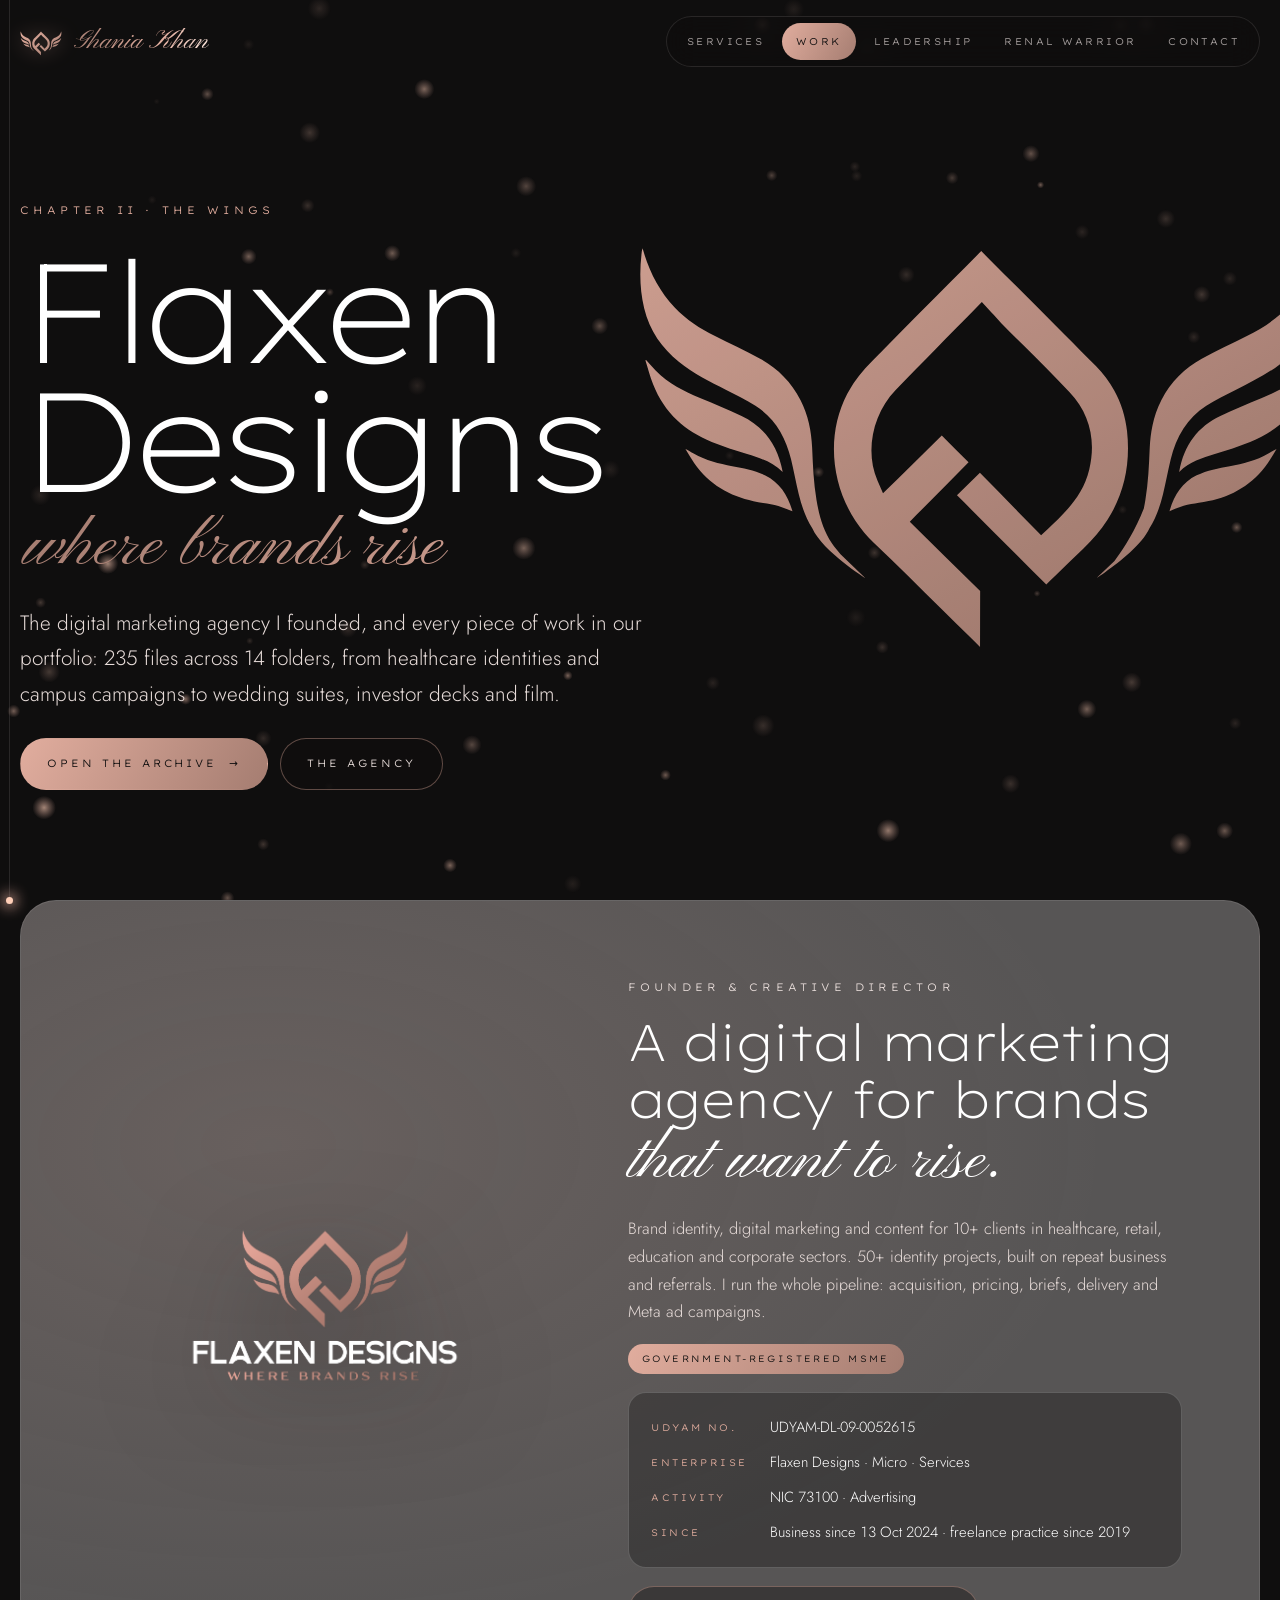
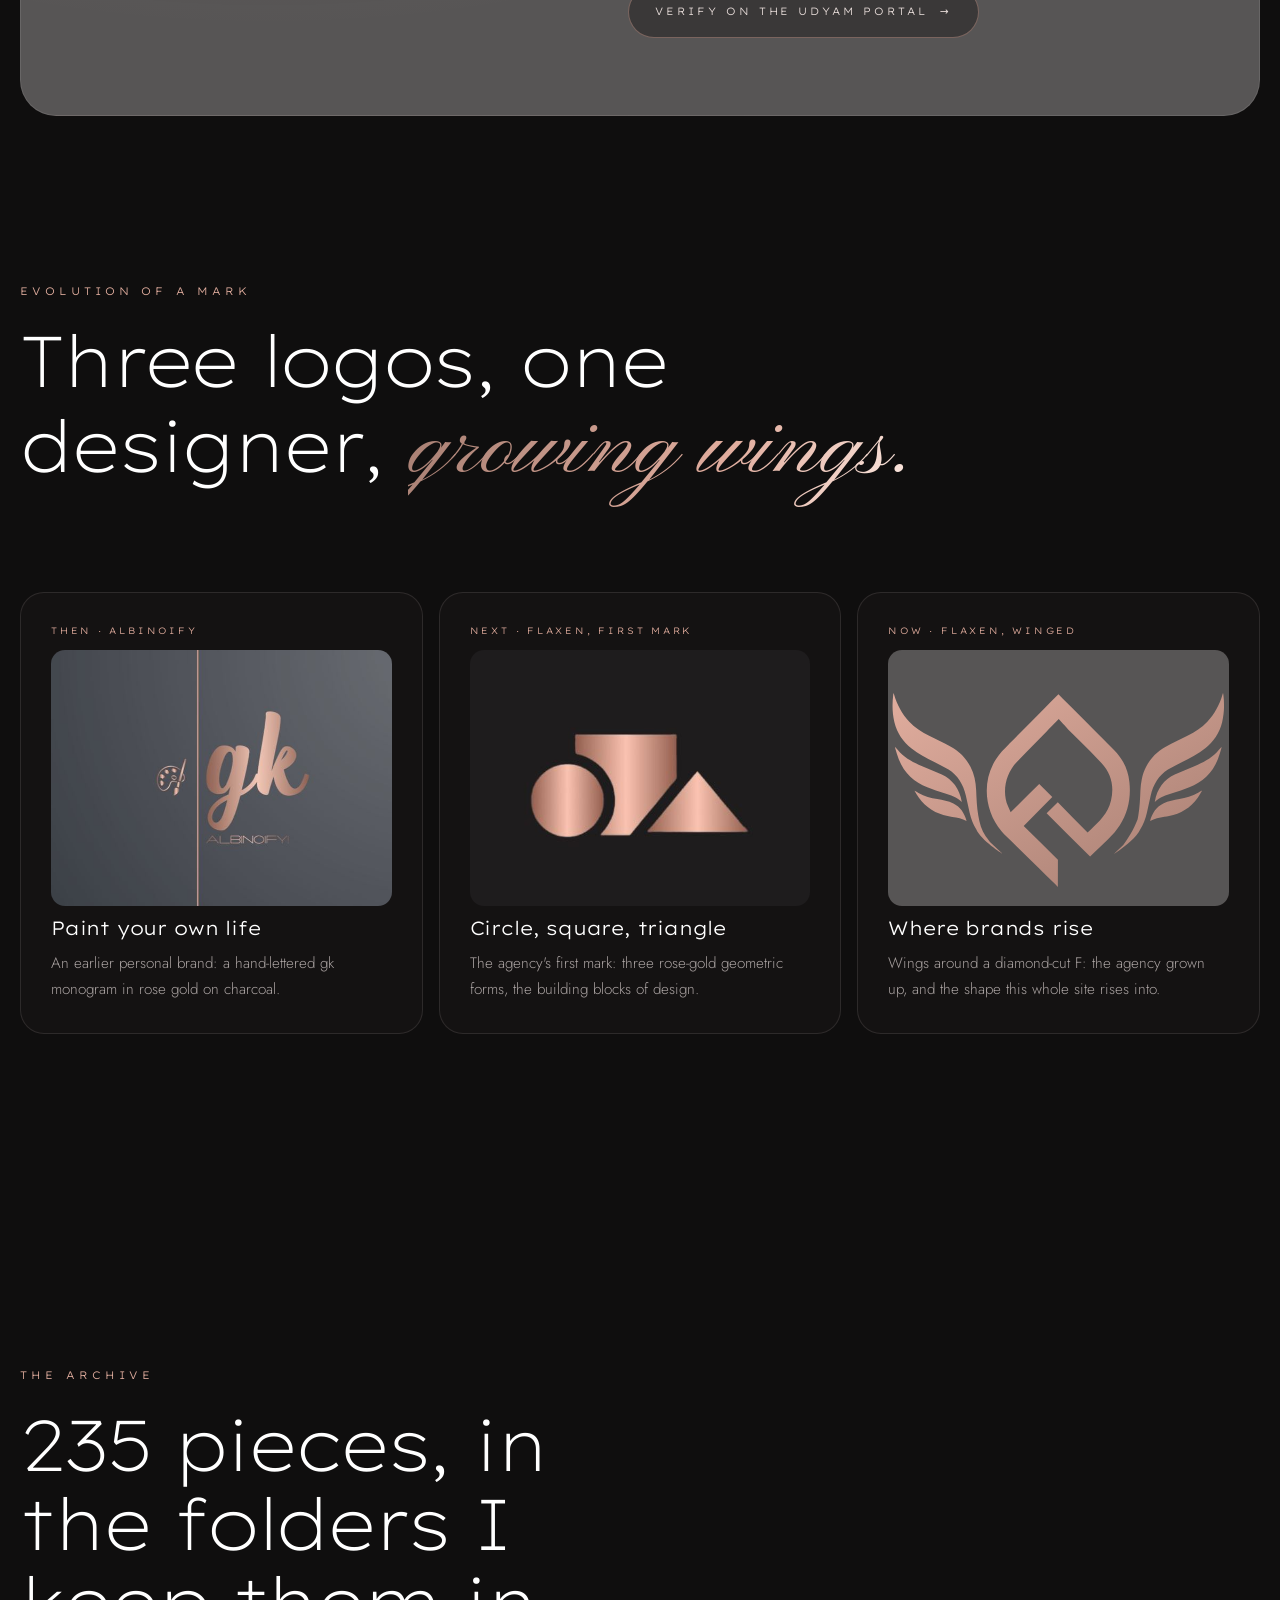
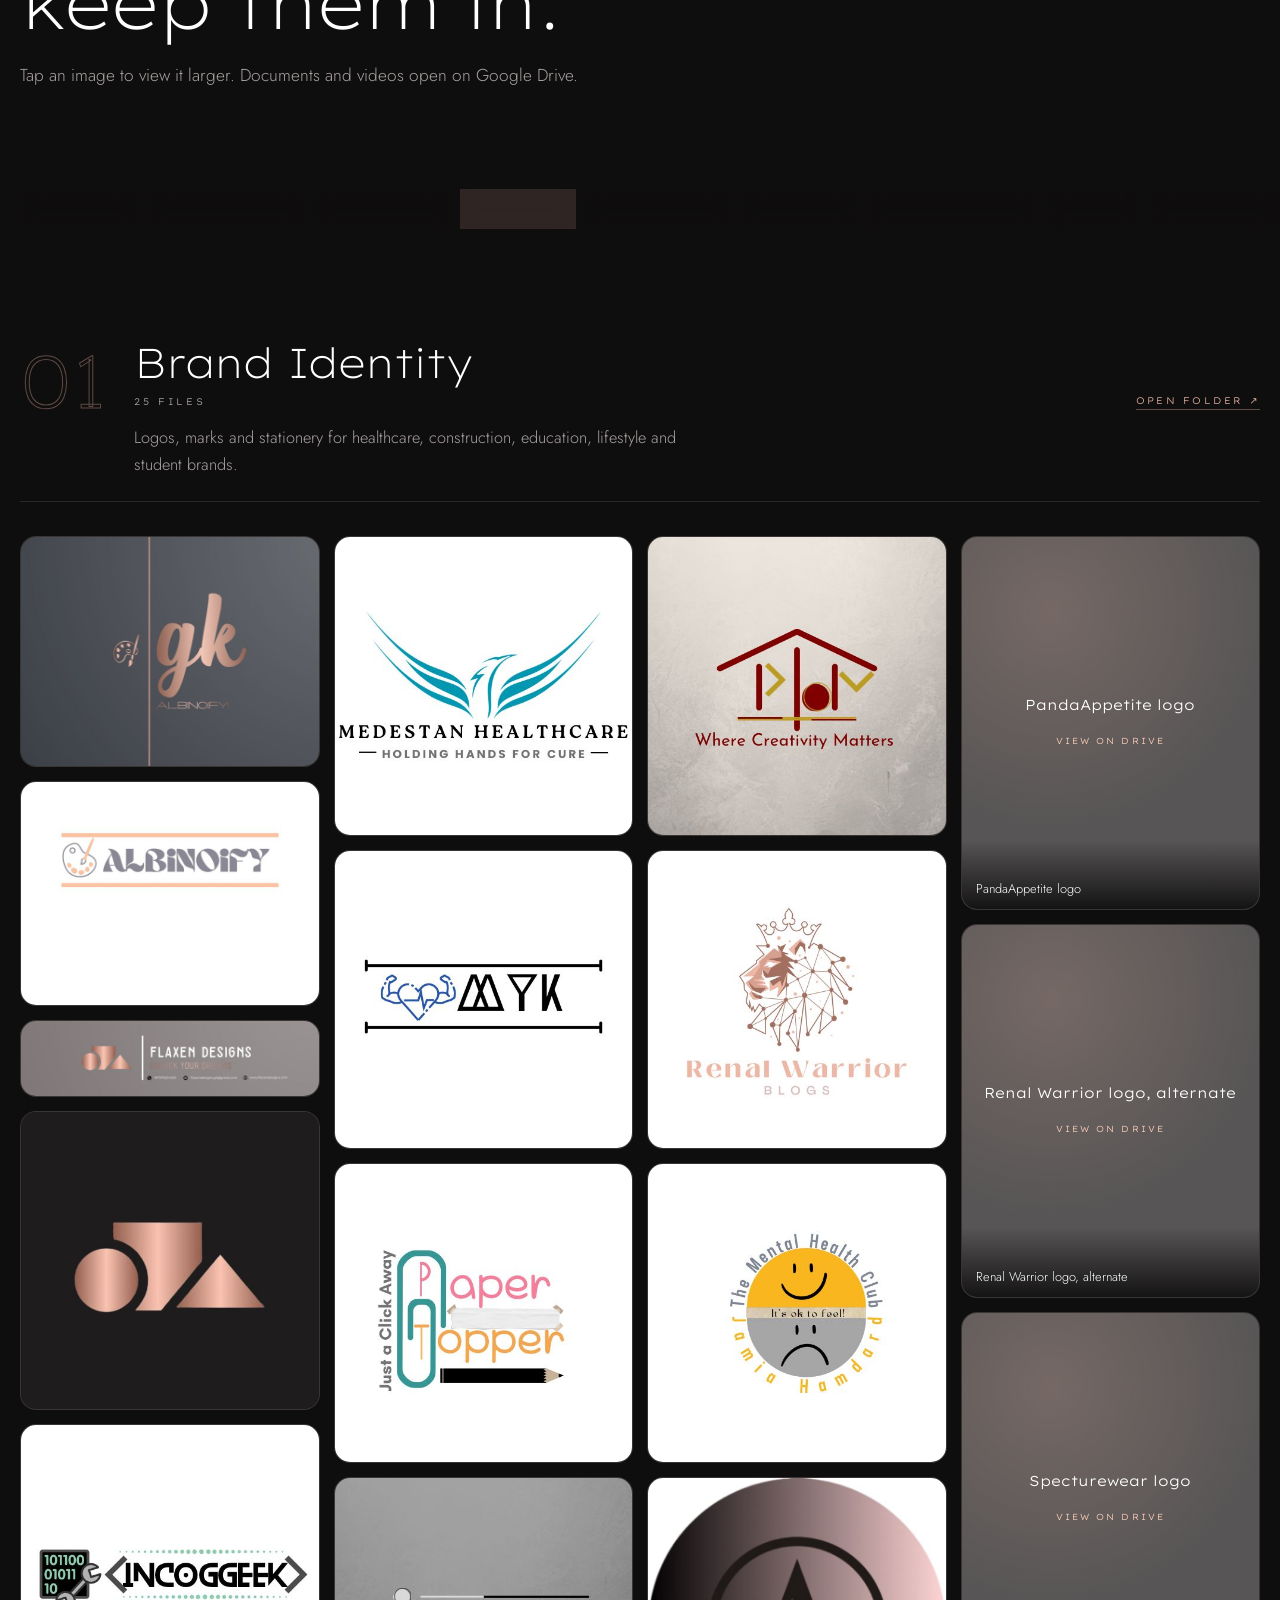
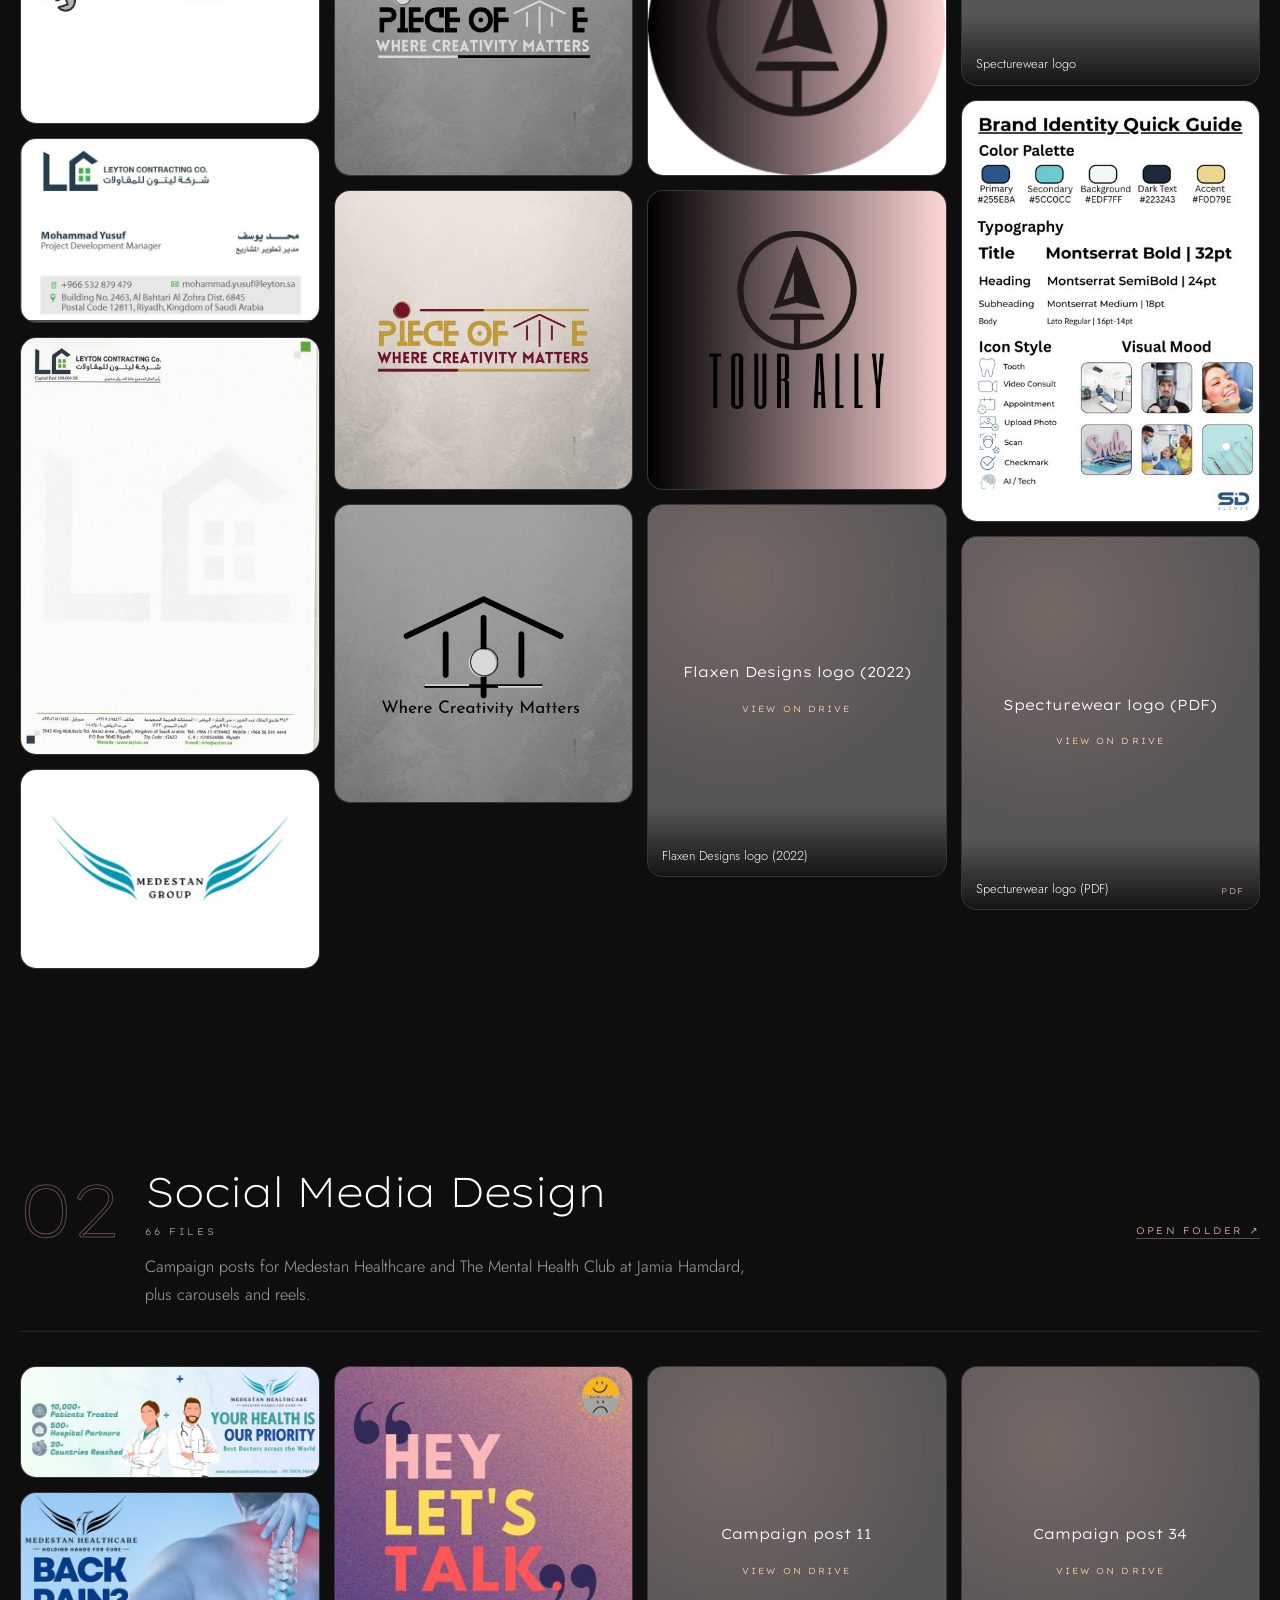
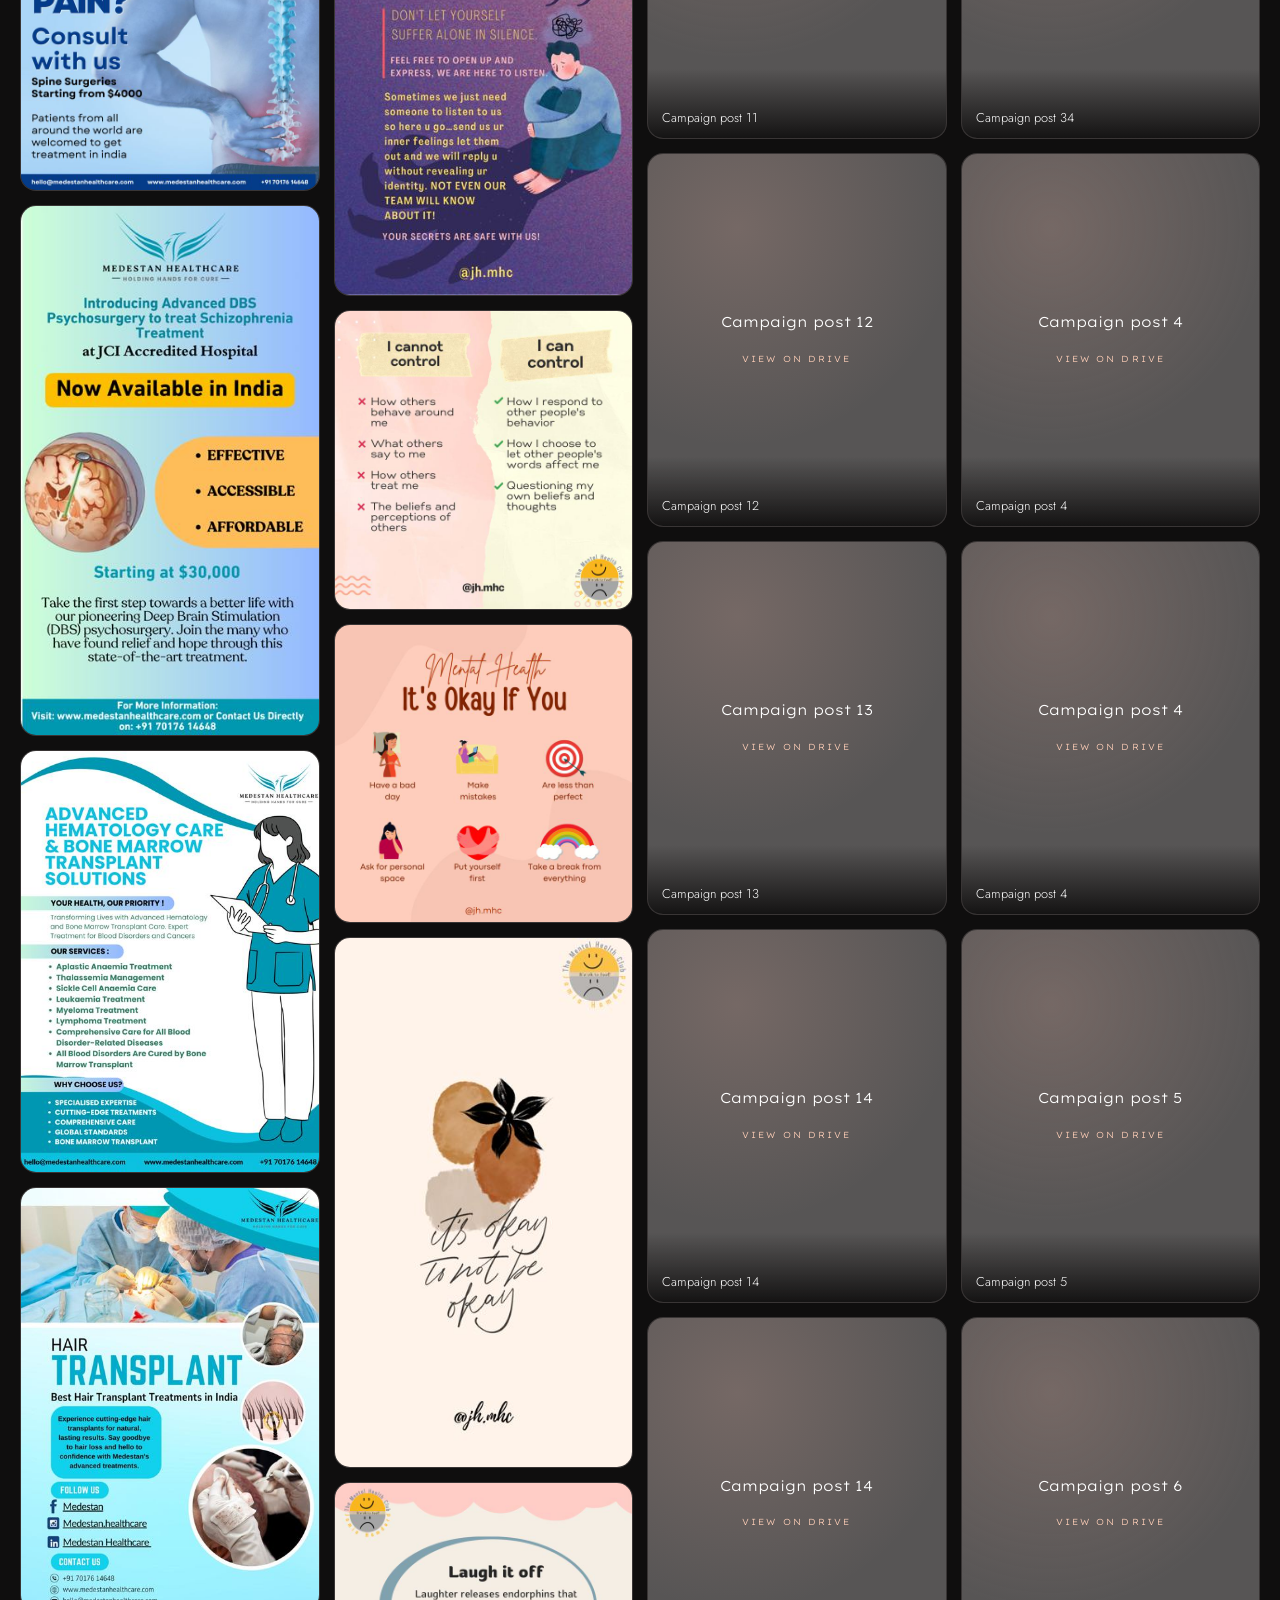
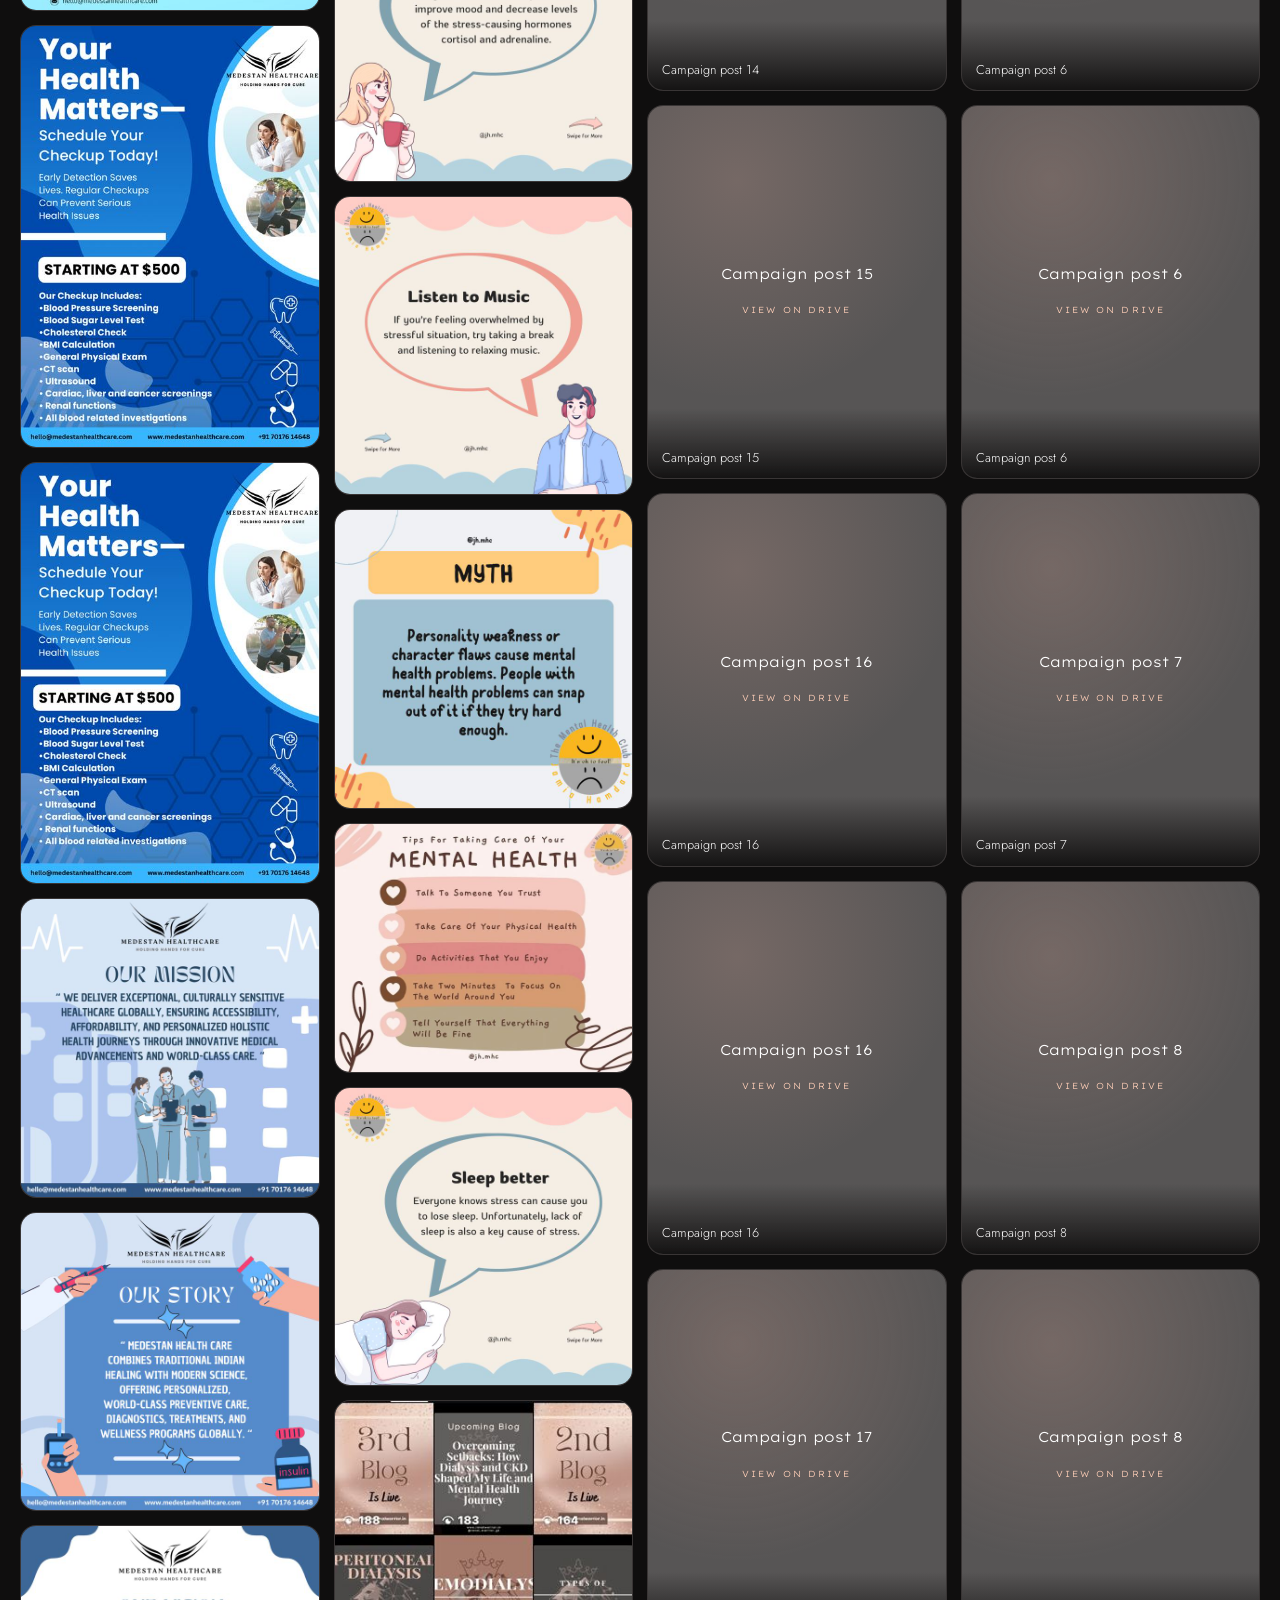
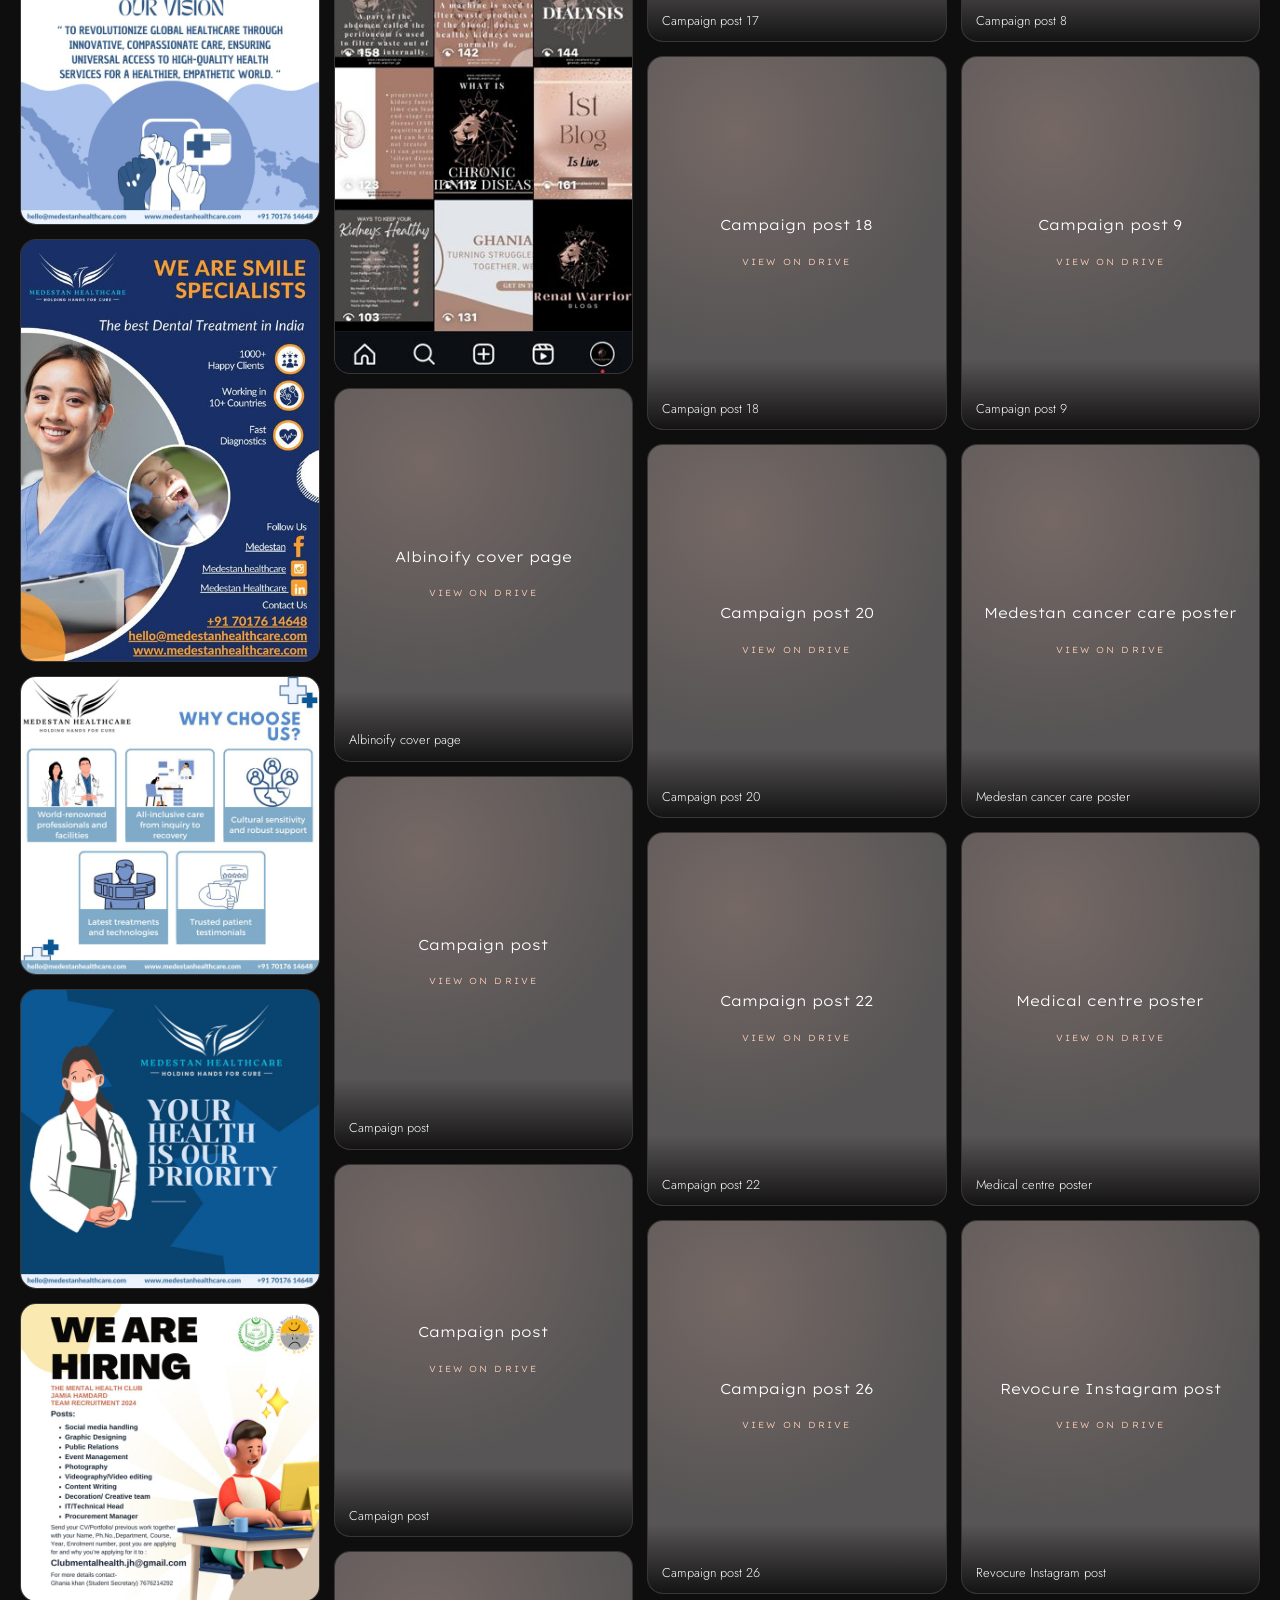
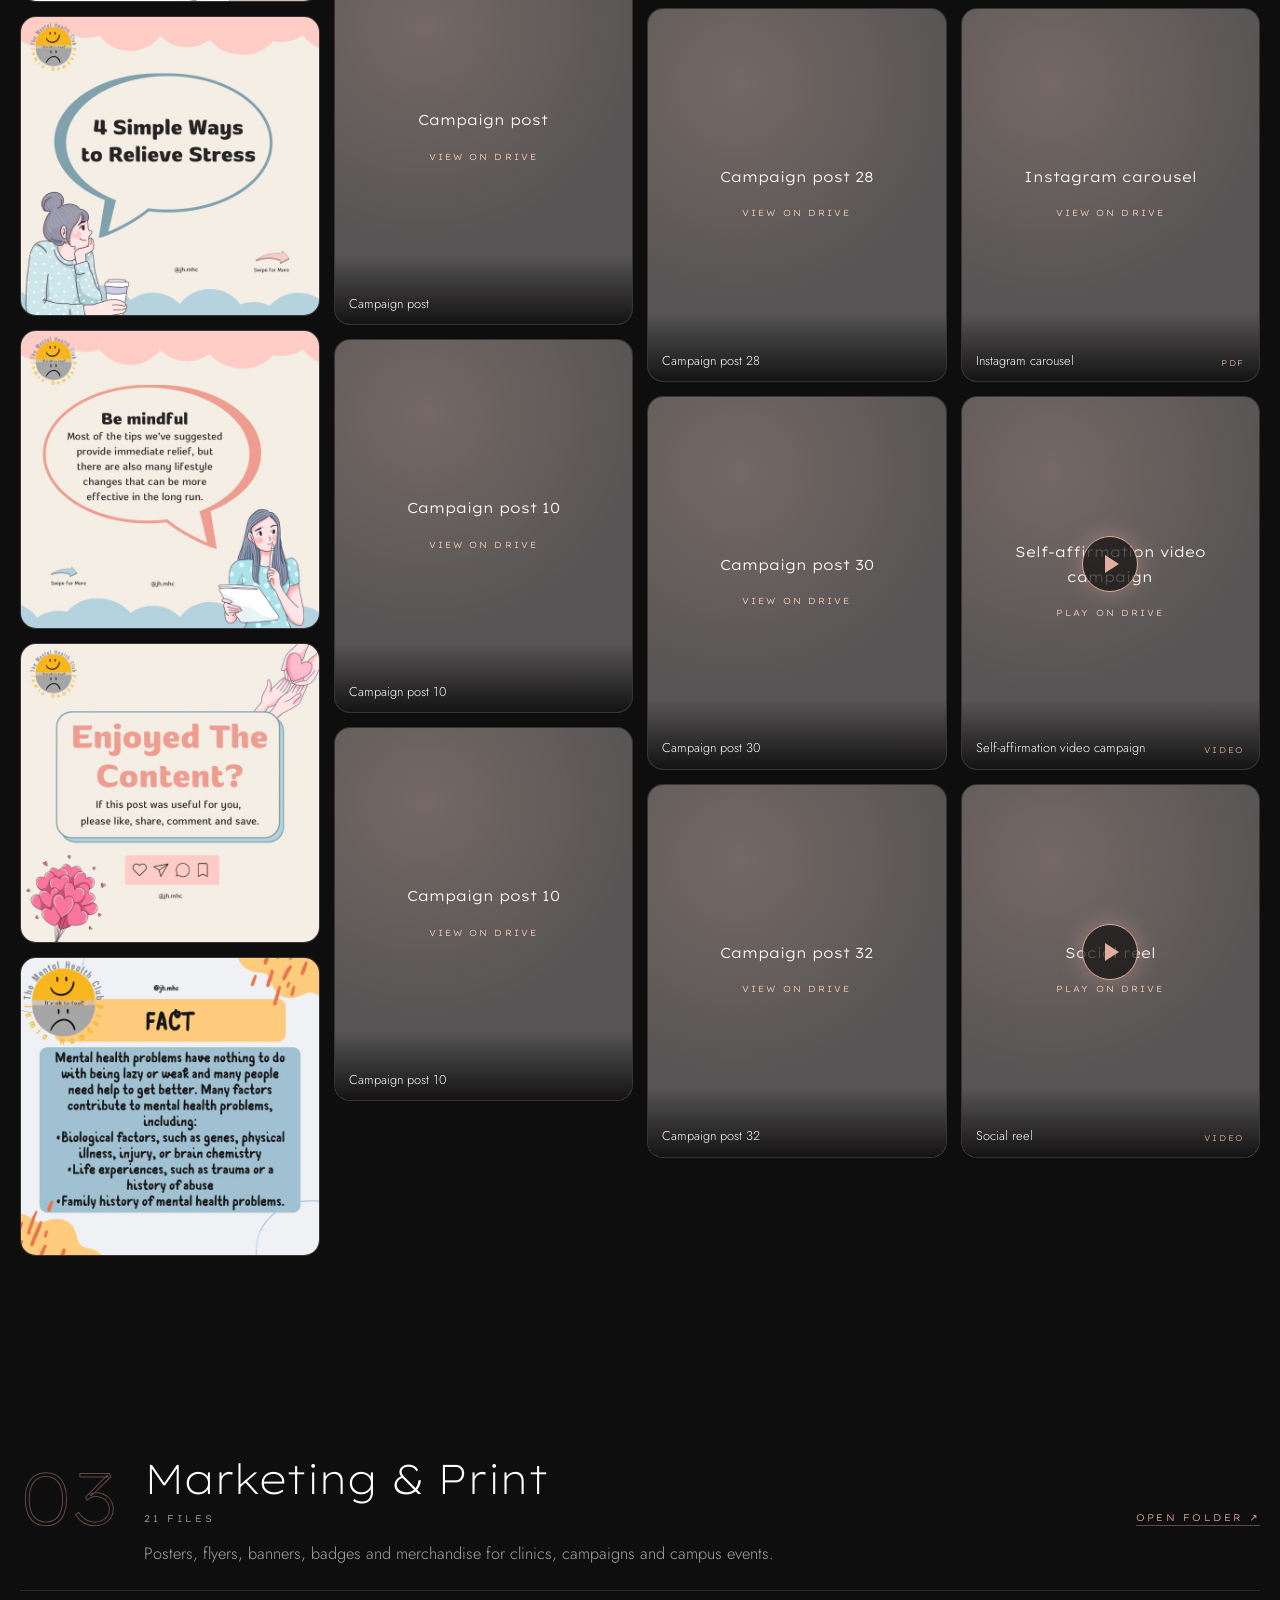
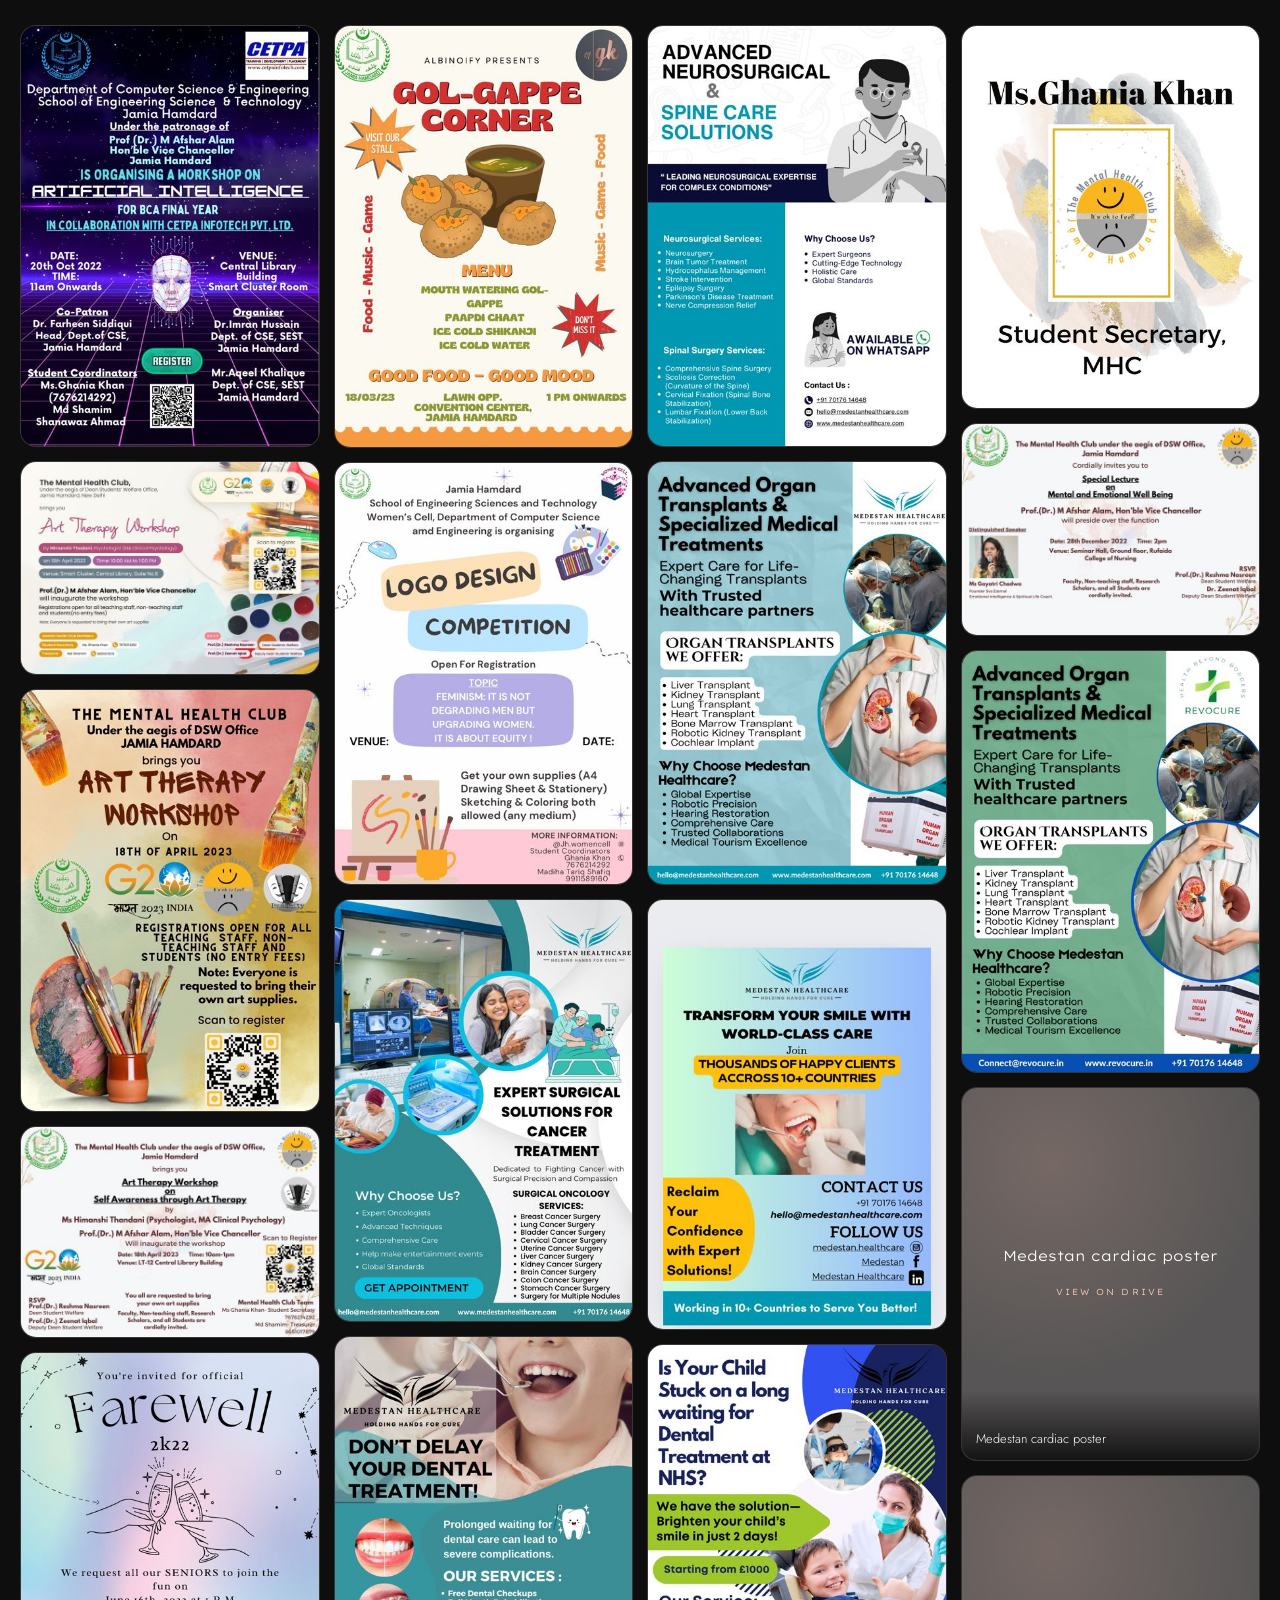
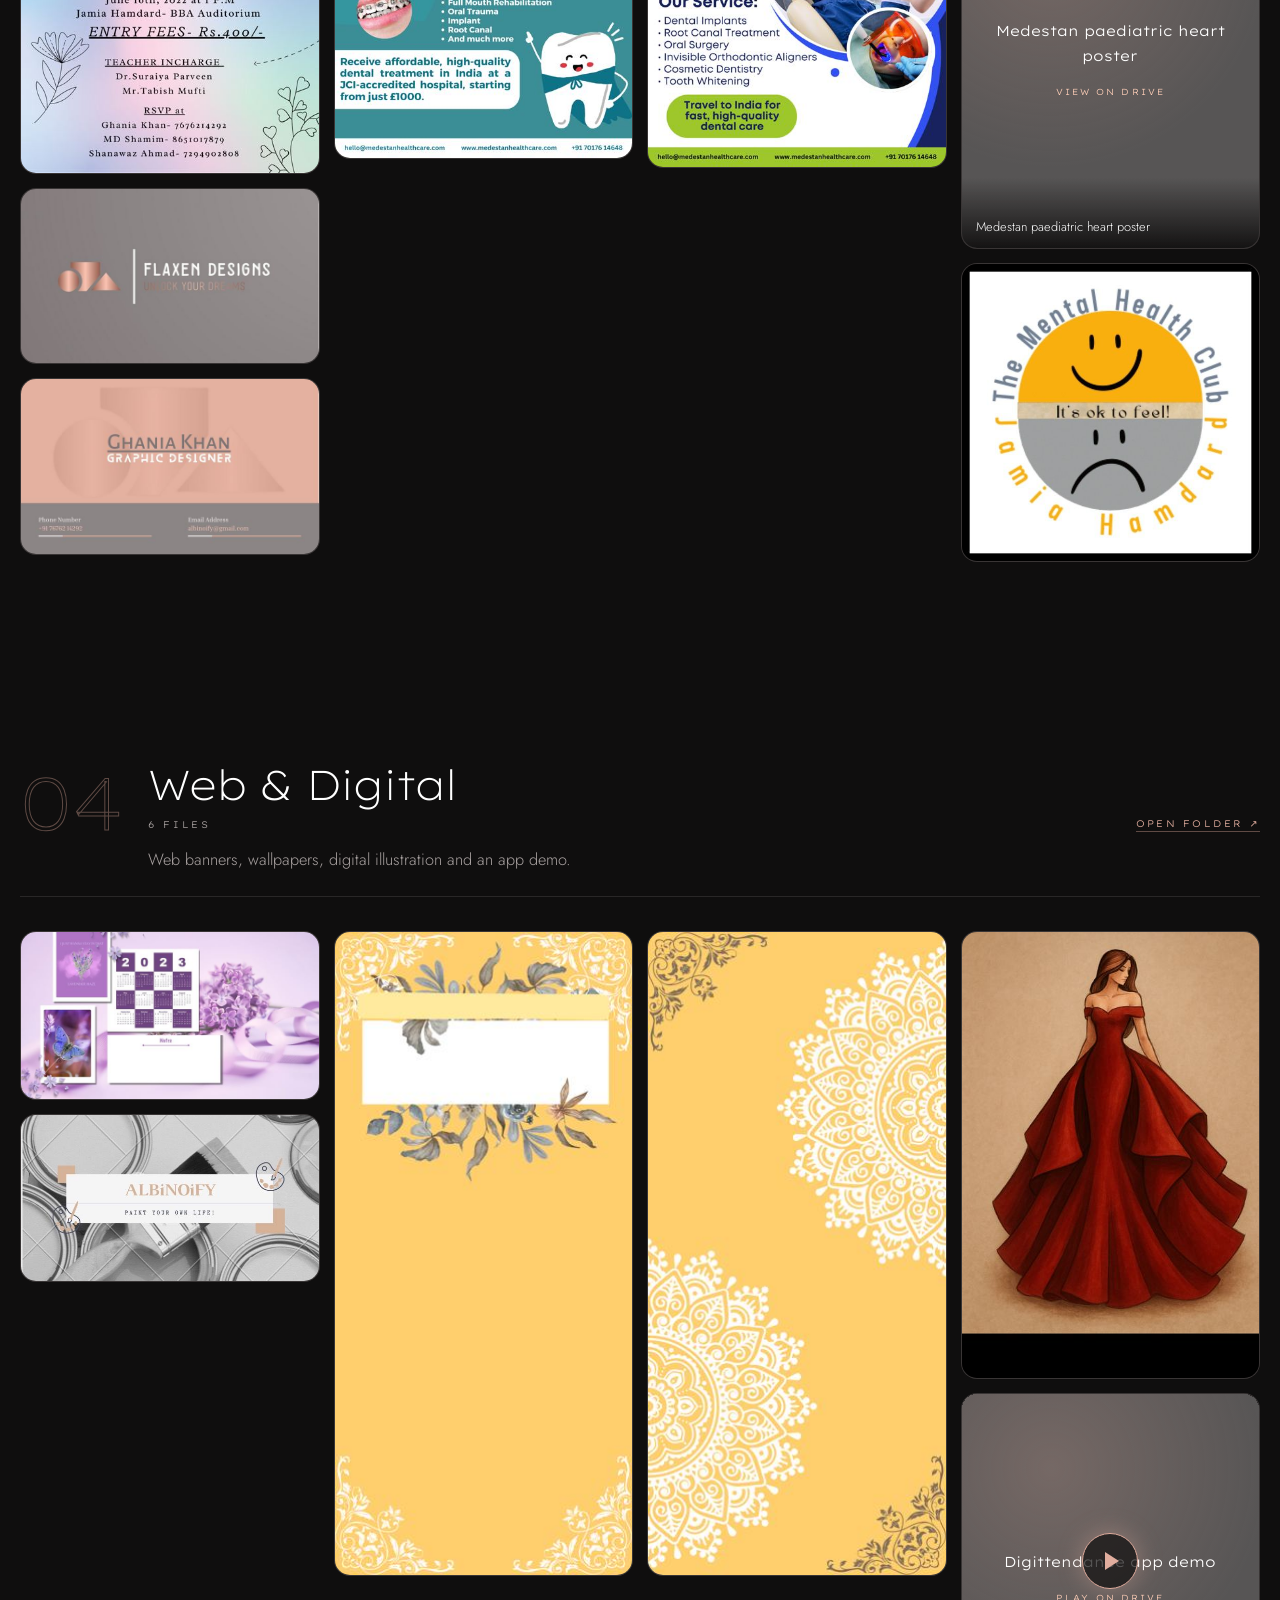
==== wings.html @ 9b43824f "Launch the Flaxen Designs website Co-Authored-By: Claude Opus 5.5 <noreply@anthropic.com> Claude-Ses" ====
<!doctype html>
<html lang="en">
<head>
<meta charset="utf-8">
<meta name="viewport" content="width=device-width, initial-scale=1, viewport-fit=cover">
<title>The Wings · Ghania Khan</title>
<meta name="claude:viewport-fit-sides" content="cover">
<meta name="description" content="Flaxen Designs and the full design archive of Ghania Khan: brand identity, social campaigns, print, invitations, presentations and film.">
<meta property="og:title" content="The Wings · Ghania Khan">
<meta property="og:description" content="Flaxen Designs and the full design archive of Ghania Khan: brand identity, social campaigns, print, invitations, presentations and film.">
<meta property="og:image" content="assets/img/ghania-portrait.jpg">
<meta name="theme-color" content="#0f0e0e">
<link rel="icon" href="assets/img/favicon.svg" type="image/svg+xml">
<link rel="preconnect" href="https://fonts.googleapis.com">
<link rel="preconnect" href="https://fonts.gstatic.com" crossorigin>
<link rel="stylesheet" href="https://fonts.googleapis.com/css2?family=Jost:wght@300;400&family=Lexend+Exa:wght@200;300;400&family=Pinyon+Script&display=swap">
<link rel="stylesheet" href="assets/v2.css">
<script>document.documentElement.classList.add("js")</script>
</head>
<body>
<canvas id="embers" aria-hidden="true"></canvas>
<div class="thread" aria-hidden="true"><i></i></div>
<header class="site">
  <a class="mark" href="index.html" aria-label="Ghania Khan, home"><svg class="wings-svg" viewBox="250 300 580 440" width="42" aria-hidden="true"><defs><linearGradient id="mark-wings" x1="0" y1="0" x2="1" y2="1"><stop offset="0" stop-color="#E1AD9E"/><stop offset="1" stop-color="#A57D71"/></linearGradient></defs><path fill="url(#mark-wings)" d="M818.9,424.6c-4.5,18.8-14.9,33-28.7,44.3c-12.1,9.9-25.7,16.5-39.3,23.3c-8.2,4.1-16.4,8.2-24.2,13.1 c-15.6,9.9-25,25.3-29.5,44.4c-2.3,9.6-4.1,19.4-6.4,29c-2.5,10.2-5.9,19.8-11.2,28.2c-6,13.4-25.1,28.2-36.2,36l0,0 c-4.6,3.3-7.8,5.3-8.1,5.5l15.3-14.5l0,0c8.1-10.9,17.5-25.8,24.3-43.4c0,0,0,0,0,0c0.5-2.3,0.9-4.7,1.3-7.1 c2.4-14.2,3-28.7,3.6-43.1c0.3-6.3,1-12.6,2.3-18.6v0c1.5-7.3,3.9-14.3,7.4-21.1c7.9-15.3,19.4-26.5,33.4-34.2 c12.4-6.8,25.2-12.6,37.8-19c12-6.1,23.4-13.3,33-23.5c12.3-13.1,20.8-28.9,26-46.9c0.1-0.5,0.3-0.9,0.7-2.1 c0.3,1.5,0.5,2.3,0.6,3.1C822.9,393.6,822.6,409.1,818.9,424.6z M372.1,588.3c4,1.1,7.8,3,11.7,4.5c-3.7-13.2-10.6-23.8-22.5-29.7 c-8.7-4.3-18.1-5.8-27.4-7.6c-11-2.1-21.9-4.7-32-10.5c-2.2-1.3-4.3-2.7-6.8-3.8c2.4,3.9,4.6,7.9,7.2,11.6 c12.6,18,29.6,27.4,49.2,31.6c2.6,0.6,5.3,1,8,1.5C363.7,586.6,368,587.1,372.1,588.3z M346.2,545.4c10.4,3.3,20.8,6.2,29.5,14.9 c-4-22.7-15.8-37.7-34.1-46.5c-11.3-5.4-22.9-9.9-34.4-14.8c-13.2-5.7-26.1-12-36.8-22.9c-2.7-2.8-5.3-5.8-7.9-8.7 c-0.2,0.1-0.4,0.2-0.6,0.2c2.1,6.7,3.9,13.5,6.4,20c9.5,24.3,26.9,38.9,48.6,47.7C326.6,539.2,336.4,542.3,346.2,545.4z M423.6,628.4c-2.4-3.1-5.1-6.1-7.3-9.4c-7.1-10.6-10.5-22.9-12.6-35.6c-2.4-14.2-3-28.7-3.6-43.1c-0.6-14-3.3-27.3-9.7-39.7 c-7.9-15.3-19.4-26.5-33.4-34.2c-12.4-6.8-25.2-12.6-37.8-19c-12-6.1-23.4-13.3-33-23.5c-12.3-13.1-20.8-28.9-26-46.9 c-0.1-0.5-0.3-0.9-0.7-2.1c-0.3,1.5-0.5,2.3-0.6,3.1c-1.9,15.6-1.7,31.1,2,46.6c4.5,18.8,14.9,33,28.7,44.3 c12.1,9.9,25.7,16.5,39.3,23.3c8.2,4.1,16.4,8.2,24.2,13.1c15.6,9.9,25,25.3,29.5,44.4c2.3,9.6,4.1,19.4,6.4,29 c2.5,10.2,5.9,19.8,11.2,28.2l0,0c8.7,19.3,44.3,41.5,44.3,41.5L423.6,628.4z M720.5,585.8c2.7-0.5,5.3-0.9,8-1.5 c19.7-4.1,36.6-13.6,49.2-31.6c2.6-3.7,4.8-7.8,7.2-11.6c-2.6,1.1-4.7,2.6-6.8,3.8c-10.1,5.9-21,8.4-32,10.5 c-9.3,1.8-18.6,3.3-27.4,7.6c-12,5.9-18.8,16.5-22.5,29.7c3.9-1.5,7.7-3.4,11.7-4.5C712,587.1,716.3,586.6,720.5,585.8z M763,535.3 c21.7-8.8,39.2-23.4,48.6-47.7c2.5-6.5,4.3-13.3,6.4-20c-0.2-0.1-0.4-0.2-0.6-0.2c-2.6,2.9-5.2,5.9-7.9,8.7 c-10.7,10.8-23.6,17.2-36.8,22.9c-11.5,4.9-23.1,9.4-34.4,14.8c-18.3,8.7-30.1,23.7-34.1,46.5c8.7-8.7,19.1-11.6,29.5-14.9 C743.6,542.3,753.4,539.2,763,535.3z M661,526.3c-1.3-12.1-4.9-23.5-10.6-33.7c-4-7.2-9.1-14-15.2-20.2 c-16.5-16.6-34.2-34.4-57.5-57.8c-9.9-9.9-19.8-19.7-30-29.9l-7.5-7.5c-8.3,8.3-16.6,16.7-24.9,25c-18.5,18.5-37.6,37.7-56.2,56.7 c-1.2,1.2-2.4,2.5-3.7,3.7c-7.6,7.6-15.4,15.5-21,24.1c-1.9,2.9-3.7,6-5.3,9c-18.8,36.2-13,82.4,14.2,114.8 c2.4,2.9,4.9,5.6,7.6,8.1c19.1,18.2,38.2,37.1,56.6,55.3c7.7,7.5,15.3,15.1,23,22.6c3,2.9,5.9,5.9,8.7,8.8c0-15.5,0.1-31,0.1-46.4 c-19.4-19.2-38.9-38.4-58.3-57.5c16.2-16.4,32.5-32.8,48.7-49.3c-7.4-7.4-14.8-14.8-22.2-22.2c-11.9,11.7-23.8,23.5-35.7,35.2 l-13,12.8l-4.6-10.6c-10.4-23.8-4.1-55.4,15.1-75.1c10.9-11.2,22.1-22.6,32.8-33.5c5.9-6,11.7-11.9,17.6-17.9 c3-3.1,6.1-6.2,9.3-9.5l11.7-12l5.7,6.2c1.3,1.4,2.5,2.8,3.7,4.1c2.3,2.6,4.5,5.1,6.7,7.3c6.3,6.3,12.7,12.8,19,19 c12.4,12.4,25.3,25.2,37.6,38.2c16.5,17.4,22.1,39.5,16.3,64c-5.2,22.1-20.7,36.5-34.3,49.3l-5.6,5.2 c-16.9-17.2-33.8-34.4-50.7-51.7c-6.3,6.2-12.7,12.4-19,18.6c24.7,24.7,49.3,49.3,74,74c2.6-2.6,5.3-5.2,7.9-7.7 c7.4-7.2,15-14.7,22.7-22c7.9-7.5,14.6-15.5,20-23.8v0C658.5,578.7,664,553.8,661,526.3z"/></svg><span class="gold">Ghania Khan</span></a>
  <nav class="menu" aria-label="Main"><a href="index.html#services">Services</a><a href="wings.html" aria-current="page">Work</a><a href="ascent.html">Leadership</a><a href="crown.html">Renal Warrior</a><a href="#contact">Contact</a></nav>
</header>
<main>

<header class="p-hero" aria-labelledby="wings-h">
  <div class="emblem" style="width:min(58vw,700px)"><svg class="wings-svg" viewBox="250 300 580 440" aria-hidden="true"><defs><linearGradient id="wg-big" x1="0" y1="0" x2="1" y2="1"><stop offset="0" stop-color="#E1AD9E"/><stop offset="1" stop-color="#A57D71"/></linearGradient></defs><path fill="url(#wg-big)" d="M818.9,424.6c-4.5,18.8-14.9,33-28.7,44.3c-12.1,9.9-25.7,16.5-39.3,23.3c-8.2,4.1-16.4,8.2-24.2,13.1 c-15.6,9.9-25,25.3-29.5,44.4c-2.3,9.6-4.1,19.4-6.4,29c-2.5,10.2-5.9,19.8-11.2,28.2c-6,13.4-25.1,28.2-36.2,36l0,0 c-4.6,3.3-7.8,5.3-8.1,5.5l15.3-14.5l0,0c8.1-10.9,17.5-25.8,24.3-43.4c0,0,0,0,0,0c0.5-2.3,0.9-4.7,1.3-7.1 c2.4-14.2,3-28.7,3.6-43.1c0.3-6.3,1-12.6,2.3-18.6v0c1.5-7.3,3.9-14.3,7.4-21.1c7.9-15.3,19.4-26.5,33.4-34.2 c12.4-6.8,25.2-12.6,37.8-19c12-6.1,23.4-13.3,33-23.5c12.3-13.1,20.8-28.9,26-46.9c0.1-0.5,0.3-0.9,0.7-2.1 c0.3,1.5,0.5,2.3,0.6,3.1C822.9,393.6,822.6,409.1,818.9,424.6z M372.1,588.3c4,1.1,7.8,3,11.7,4.5c-3.7-13.2-10.6-23.8-22.5-29.7 c-8.7-4.3-18.1-5.8-27.4-7.6c-11-2.1-21.9-4.7-32-10.5c-2.2-1.3-4.3-2.7-6.8-3.8c2.4,3.9,4.6,7.9,7.2,11.6 c12.6,18,29.6,27.4,49.2,31.6c2.6,0.6,5.3,1,8,1.5C363.7,586.6,368,587.1,372.1,588.3z M346.2,545.4c10.4,3.3,20.8,6.2,29.5,14.9 c-4-22.7-15.8-37.7-34.1-46.5c-11.3-5.4-22.9-9.9-34.4-14.8c-13.2-5.7-26.1-12-36.8-22.9c-2.7-2.8-5.3-5.8-7.9-8.7 c-0.2,0.1-0.4,0.2-0.6,0.2c2.1,6.7,3.9,13.5,6.4,20c9.5,24.3,26.9,38.9,48.6,47.7C326.6,539.2,336.4,542.3,346.2,545.4z M423.6,628.4c-2.4-3.1-5.1-6.1-7.3-9.4c-7.1-10.6-10.5-22.9-12.6-35.6c-2.4-14.2-3-28.7-3.6-43.1c-0.6-14-3.3-27.3-9.7-39.7 c-7.9-15.3-19.4-26.5-33.4-34.2c-12.4-6.8-25.2-12.6-37.8-19c-12-6.1-23.4-13.3-33-23.5c-12.3-13.1-20.8-28.9-26-46.9 c-0.1-0.5-0.3-0.9-0.7-2.1c-0.3,1.5-0.5,2.3-0.6,3.1c-1.9,15.6-1.7,31.1,2,46.6c4.5,18.8,14.9,33,28.7,44.3 c12.1,9.9,25.7,16.5,39.3,23.3c8.2,4.1,16.4,8.2,24.2,13.1c15.6,9.9,25,25.3,29.5,44.4c2.3,9.6,4.1,19.4,6.4,29 c2.5,10.2,5.9,19.8,11.2,28.2l0,0c8.7,19.3,44.3,41.5,44.3,41.5L423.6,628.4z M720.5,585.8c2.7-0.5,5.3-0.9,8-1.5 c19.7-4.1,36.6-13.6,49.2-31.6c2.6-3.7,4.8-7.8,7.2-11.6c-2.6,1.1-4.7,2.6-6.8,3.8c-10.1,5.9-21,8.4-32,10.5 c-9.3,1.8-18.6,3.3-27.4,7.6c-12,5.9-18.8,16.5-22.5,29.7c3.9-1.5,7.7-3.4,11.7-4.5C712,587.1,716.3,586.6,720.5,585.8z M763,535.3 c21.7-8.8,39.2-23.4,48.6-47.7c2.5-6.5,4.3-13.3,6.4-20c-0.2-0.1-0.4-0.2-0.6-0.2c-2.6,2.9-5.2,5.9-7.9,8.7 c-10.7,10.8-23.6,17.2-36.8,22.9c-11.5,4.9-23.1,9.4-34.4,14.8c-18.3,8.7-30.1,23.7-34.1,46.5c8.7-8.7,19.1-11.6,29.5-14.9 C743.6,542.3,753.4,539.2,763,535.3z M661,526.3c-1.3-12.1-4.9-23.5-10.6-33.7c-4-7.2-9.1-14-15.2-20.2 c-16.5-16.6-34.2-34.4-57.5-57.8c-9.9-9.9-19.8-19.7-30-29.9l-7.5-7.5c-8.3,8.3-16.6,16.7-24.9,25c-18.5,18.5-37.6,37.7-56.2,56.7 c-1.2,1.2-2.4,2.5-3.7,3.7c-7.6,7.6-15.4,15.5-21,24.1c-1.9,2.9-3.7,6-5.3,9c-18.8,36.2-13,82.4,14.2,114.8 c2.4,2.9,4.9,5.6,7.6,8.1c19.1,18.2,38.2,37.1,56.6,55.3c7.7,7.5,15.3,15.1,23,22.6c3,2.9,5.9,5.9,8.7,8.8c0-15.5,0.1-31,0.1-46.4 c-19.4-19.2-38.9-38.4-58.3-57.5c16.2-16.4,32.5-32.8,48.7-49.3c-7.4-7.4-14.8-14.8-22.2-22.2c-11.9,11.7-23.8,23.5-35.7,35.2 l-13,12.8l-4.6-10.6c-10.4-23.8-4.1-55.4,15.1-75.1c10.9-11.2,22.1-22.6,32.8-33.5c5.9-6,11.7-11.9,17.6-17.9 c3-3.1,6.1-6.2,9.3-9.5l11.7-12l5.7,6.2c1.3,1.4,2.5,2.8,3.7,4.1c2.3,2.6,4.5,5.1,6.7,7.3c6.3,6.3,12.7,12.8,19,19 c12.4,12.4,25.3,25.2,37.6,38.2c16.5,17.4,22.1,39.5,16.3,64c-5.2,22.1-20.7,36.5-34.3,49.3l-5.6,5.2 c-16.9-17.2-33.8-34.4-50.7-51.7c-6.3,6.2-12.7,12.4-19,18.6c24.7,24.7,49.3,49.3,74,74c2.6-2.6,5.3-5.2,7.9-7.7 c7.4-7.2,15-14.7,22.7-22c7.9-7.5,14.6-15.5,20-23.8v0C658.5,578.7,664,553.8,661,526.3z"/></svg></div>
  <div class="wrap">
    <span class="eyebrow rv">Chapter II &middot; The Wings</span>
    <h1 id="wings-h" class="rv d1">Flaxen<br>Designs<span class="script gold">where brands rise</span></h1>
    <p class="lede rv d2">The digital marketing agency I founded, and every piece of work in our portfolio: 235 files across 14 folders, from healthcare identities and campus campaigns to wedding suites, investor decks and film.</p>
    <div class="btns rv d3"><a class="btn solid" href="#archive">Open the archive <span class="arr">&rarr;</span></a><a class="btn" href="#agency">The agency</a></div>
  </div>
</header>

<section id="agency" aria-labelledby="studio-h" style="padding-top:0">
  <div class="wrap">
    <div class="studio rv">
      <div class="studio-in">
        <img class="logo" src="assets/img/flaxen-logo.png" alt="Flaxen Designs: winged rose-gold monogram, Where Brands Rise" width="1707" height="753">
        <div style="display:grid;gap:18px">
          <span class="eyebrow" style="color:var(--blush)">Founder &amp; Creative Director</span>
          <h2 id="studio-h">A digital marketing agency for brands <span class="script" style="font-size:1.25em">that want to rise.</span></h2>
          <p>Brand identity, digital marketing and content for 10+ clients in healthcare, retail, education and corporate sectors. 50+ identity projects, built on repeat business and referrals. I run the whole pipeline: acquisition, pricing, briefs, delivery and Meta ad campaigns.</p>
          <span class="badge">Government-registered MSME</span>
          <dl class="udyam">
            <dt>Udyam No.</dt><dd>UDYAM-DL-09-0052615</dd>
            <dt>Enterprise</dt><dd>Flaxen Designs &middot; Micro &middot; Services</dd>
            <dt>Activity</dt><dd>NIC 73100 &middot; Advertising</dd>
            <dt>Since</dt><dd>Business since 13 Oct 2024 &middot; freelance practice since 2019</dd>
          </dl>
          <div class="btns"><a class="btn" href="https://udyamregistration.gov.in/Udyam_Verify.aspx" target="_blank" rel="noopener">Verify on the Udyam portal <span class="arr">&rarr;</span></a></div>
        </div>
      </div>
    </div>
  </div>
</section>

<section aria-labelledby="evo-h" style="padding-top:0">
  <div class="wrap">
    <div class="sec-head"><span class="eyebrow rv">Evolution of a mark</span><h2 id="evo-h" class="rv d1">Three logos, one designer, <span class="script gold" style="font-size:1.3em">growing wings.</span></h2></div>
    <div class="cards">
      <div class="card shine rv"><span class="k">Then &middot; Albinoify</span><img src="assets/work/1NTBQvECIG1d3uNKHRGOB52FSVBtr7bvA.jpg" alt="Albinoify gk monogram logo" style="border-radius:14px;aspect-ratio:4/3;object-fit:cover"><h4>Paint your own life</h4><p>An earlier personal brand: a hand-lettered gk monogram in rose gold on charcoal.</p></div>
      <div class="card shine rv d1"><span class="k">Next &middot; Flaxen, first mark</span><img src="assets/work/1ea1hHAlCw_RWgfOgFyR2LCAxSaiG6z9b.jpg" alt="Early Flaxen Designs geometric rose-gold mark" style="border-radius:14px;aspect-ratio:4/3;object-fit:cover"><h4>Circle, square, triangle</h4><p>The agency's first mark: three rose-gold geometric forms, the building blocks of design.</p></div>
      <div class="card shine rv d2"><span class="k">Now &middot; Flaxen, winged</span><div style="border-radius:14px;aspect-ratio:4/3;display:grid;place-items:center;background:var(--slate)"><svg class="wings-svg" viewBox="250 300 580 440" aria-hidden="true"><defs><linearGradient id="wg-evo" x1="0" y1="0" x2="1" y2="1"><stop offset="0" stop-color="#E1AD9E"/><stop offset="1" stop-color="#A57D71"/></linearGradient></defs><path fill="url(#wg-evo)" d="M818.9,424.6c-4.5,18.8-14.9,33-28.7,44.3c-12.1,9.9-25.7,16.5-39.3,23.3c-8.2,4.1-16.4,8.2-24.2,13.1 c-15.6,9.9-25,25.3-29.5,44.4c-2.3,9.6-4.1,19.4-6.4,29c-2.5,10.2-5.9,19.8-11.2,28.2c-6,13.4-25.1,28.2-36.2,36l0,0 c-4.6,3.3-7.8,5.3-8.1,5.5l15.3-14.5l0,0c8.1-10.9,17.5-25.8,24.3-43.4c0,0,0,0,0,0c0.5-2.3,0.9-4.7,1.3-7.1 c2.4-14.2,3-28.7,3.6-43.1c0.3-6.3,1-12.6,2.3-18.6v0c1.5-7.3,3.9-14.3,7.4-21.1c7.9-15.3,19.4-26.5,33.4-34.2 c12.4-6.8,25.2-12.6,37.8-19c12-6.1,23.4-13.3,33-23.5c12.3-13.1,20.8-28.9,26-46.9c0.1-0.5,0.3-0.9,0.7-2.1 c0.3,1.5,0.5,2.3,0.6,3.1C822.9,393.6,822.6,409.1,818.9,424.6z M372.1,588.3c4,1.1,7.8,3,11.7,4.5c-3.7-13.2-10.6-23.8-22.5-29.7 c-8.7-4.3-18.1-5.8-27.4-7.6c-11-2.1-21.9-4.7-32-10.5c-2.2-1.3-4.3-2.7-6.8-3.8c2.4,3.9,4.6,7.9,7.2,11.6 c12.6,18,29.6,27.4,49.2,31.6c2.6,0.6,5.3,1,8,1.5C363.7,586.6,368,587.1,372.1,588.3z M346.2,545.4c10.4,3.3,20.8,6.2,29.5,14.9 c-4-22.7-15.8-37.7-34.1-46.5c-11.3-5.4-22.9-9.9-34.4-14.8c-13.2-5.7-26.1-12-36.8-22.9c-2.7-2.8-5.3-5.8-7.9-8.7 c-0.2,0.1-0.4,0.2-0.6,0.2c2.1,6.7,3.9,13.5,6.4,20c9.5,24.3,26.9,38.9,48.6,47.7C326.6,539.2,336.4,542.3,346.2,545.4z M423.6,628.4c-2.4-3.1-5.1-6.1-7.3-9.4c-7.1-10.6-10.5-22.9-12.6-35.6c-2.4-14.2-3-28.7-3.6-43.1c-0.6-14-3.3-27.3-9.7-39.7 c-7.9-15.3-19.4-26.5-33.4-34.2c-12.4-6.8-25.2-12.6-37.8-19c-12-6.1-23.4-13.3-33-23.5c-12.3-13.1-20.8-28.9-26-46.9 c-0.1-0.5-0.3-0.9-0.7-2.1c-0.3,1.5-0.5,2.3-0.6,3.1c-1.9,15.6-1.7,31.1,2,46.6c4.5,18.8,14.9,33,28.7,44.3 c12.1,9.9,25.7,16.5,39.3,23.3c8.2,4.1,16.4,8.2,24.2,13.1c15.6,9.9,25,25.3,29.5,44.4c2.3,9.6,4.1,19.4,6.4,29 c2.5,10.2,5.9,19.8,11.2,28.2l0,0c8.7,19.3,44.3,41.5,44.3,41.5L423.6,628.4z M720.5,585.8c2.7-0.5,5.3-0.9,8-1.5 c19.7-4.1,36.6-13.6,49.2-31.6c2.6-3.7,4.8-7.8,7.2-11.6c-2.6,1.1-4.7,2.6-6.8,3.8c-10.1,5.9-21,8.4-32,10.5 c-9.3,1.8-18.6,3.3-27.4,7.6c-12,5.9-18.8,16.5-22.5,29.7c3.9-1.5,7.7-3.4,11.7-4.5C712,587.1,716.3,586.6,720.5,585.8z M763,535.3 c21.7-8.8,39.2-23.4,48.6-47.7c2.5-6.5,4.3-13.3,6.4-20c-0.2-0.1-0.4-0.2-0.6-0.2c-2.6,2.9-5.2,5.9-7.9,8.7 c-10.7,10.8-23.6,17.2-36.8,22.9c-11.5,4.9-23.1,9.4-34.4,14.8c-18.3,8.7-30.1,23.7-34.1,46.5c8.7-8.7,19.1-11.6,29.5-14.9 C743.6,542.3,753.4,539.2,763,535.3z M661,526.3c-1.3-12.1-4.9-23.5-10.6-33.7c-4-7.2-9.1-14-15.2-20.2 c-16.5-16.6-34.2-34.4-57.5-57.8c-9.9-9.9-19.8-19.7-30-29.9l-7.5-7.5c-8.3,8.3-16.6,16.7-24.9,25c-18.5,18.5-37.6,37.7-56.2,56.7 c-1.2,1.2-2.4,2.5-3.7,3.7c-7.6,7.6-15.4,15.5-21,24.1c-1.9,2.9-3.7,6-5.3,9c-18.8,36.2-13,82.4,14.2,114.8 c2.4,2.9,4.9,5.6,7.6,8.1c19.1,18.2,38.2,37.1,56.6,55.3c7.7,7.5,15.3,15.1,23,22.6c3,2.9,5.9,5.9,8.7,8.8c0-15.5,0.1-31,0.1-46.4 c-19.4-19.2-38.9-38.4-58.3-57.5c16.2-16.4,32.5-32.8,48.7-49.3c-7.4-7.4-14.8-14.8-22.2-22.2c-11.9,11.7-23.8,23.5-35.7,35.2 l-13,12.8l-4.6-10.6c-10.4-23.8-4.1-55.4,15.1-75.1c10.9-11.2,22.1-22.6,32.8-33.5c5.9-6,11.7-11.9,17.6-17.9 c3-3.1,6.1-6.2,9.3-9.5l11.7-12l5.7,6.2c1.3,1.4,2.5,2.8,3.7,4.1c2.3,2.6,4.5,5.1,6.7,7.3c6.3,6.3,12.7,12.8,19,19 c12.4,12.4,25.3,25.2,37.6,38.2c16.5,17.4,22.1,39.5,16.3,64c-5.2,22.1-20.7,36.5-34.3,49.3l-5.6,5.2 c-16.9-17.2-33.8-34.4-50.7-51.7c-6.3,6.2-12.7,12.4-19,18.6c24.7,24.7,49.3,49.3,74,74c2.6-2.6,5.3-5.2,7.9-7.7 c7.4-7.2,15-14.7,22.7-22c7.9-7.5,14.6-15.5,20-23.8v0C658.5,578.7,664,553.8,661,526.3z"/></svg></div><h4>Where brands rise</h4><p>Wings around a diamond-cut F: the agency grown up, and the shape this whole site rises into.</p></div>
    </div>
  </div>
</section>

<section id="archive" aria-labelledby="arch-h" style="padding-bottom:0">
  <div class="wrap">
    <div class="sec-head">
      <span class="eyebrow rv">The archive</span>
      <h2 id="arch-h" class="rv d1">235 pieces, in the folders I keep them in.</h2>
      <p class="rv d2">Tap an image to view it larger. Documents and videos open on Google Drive.</p>
    </div>
  </div>
</section>
<div class="folder-nav" aria-label="Folders"><div class="wrap">
      <a href="#brand-identity">Brand Identity<b>25</b></a>
      <a href="#social-media">Social Media Design<b>66</b></a>
      <a href="#marketing-print">Marketing &amp; Print<b>21</b></a>
      <a href="#web-digital">Web &amp; Digital<b>6</b></a>
      <a href="#invitations-events">Invitations &amp; Events<b>23</b></a>
      <a href="#dowele">Dowele Work<b>23</b></a>
      <a href="#healthcare">Healthcare &amp; Institutional<b>1</b></a>
      <a href="#sid-clinic">SID Clinic<b>9</b></a>
      <a href="#case-studies">Case Studies &amp; Creatives<b>3</b></a>
      <a href="#presentations">Presentations<b>5</b></a>
      <a href="#publications">Books &amp; Publications<b>2</b></a>
      <a href="#writing">Writing<b>4</b></a>
      <a href="#video">Video Edits<b>46</b></a>
      <a href="#mego-forex">Mego Forex<b>1</b></a>
</div></div>

<section class="folder" id="brand-identity" aria-labelledby="brand-identity-h">
  <div class="wrap">
    <div class="folder-head rv"><span class="idx">01</span><div><h2 id="brand-identity-h">Brand Identity</h2><span class="count">25 files</span></div><a class="drive" href="https://drive.google.com/drive/folders/1-70-ux9u_KCXOBgFnLNKLORzFLlaQ3ih" target="_blank" rel="noopener">Open folder ↗</a><p>Logos, marks and stationery for healthcare, construction, education, lifestyle and student brands.</p></div>
    <div class="masonry">
      <a class="tile img" href="https://drive.google.com/file/d/1NTBQvECIG1d3uNKHRGOB52FSVBtr7bvA/view" data-full="assets/work/full/1NTBQvECIG1d3uNKHRGOB52FSVBtr7bvA.jpg"><img src="assets/work/1NTBQvECIG1d3uNKHRGOB52FSVBtr7bvA.jpg" alt="Albinoify monogram logo" loading="lazy"><div class="ph"><div><b>Albinoify monogram logo</b><i>View on Drive</i></div></div><div class="cap"><span>Albinoify monogram logo</span></div></a>
      <a class="tile img" href="https://drive.google.com/file/d/1ny1chSG_UOZ9wsduegcD5x9BSdMKS7jv/view" data-full="assets/work/full/1ny1chSG_UOZ9wsduegcD5x9BSdMKS7jv.jpg"><img src="assets/work/1ny1chSG_UOZ9wsduegcD5x9BSdMKS7jv.jpg" alt="Albinoify wordmark" loading="lazy"><div class="ph"><div><b>Albinoify wordmark</b><i>View on Drive</i></div></div><div class="cap"><span>Albinoify wordmark</span></div></a>
      <a class="tile img" href="https://drive.google.com/file/d/12UmldmV2s5Z-HK5MZk6uwfYLwlD4iWtH/view" data-full="assets/work/full/12UmldmV2s5Z-HK5MZk6uwfYLwlD4iWtH.jpg"><img src="assets/work/12UmldmV2s5Z-HK5MZk6uwfYLwlD4iWtH.jpg" alt="Flaxen Designs banner" loading="lazy"><div class="ph"><div><b>Flaxen Designs banner</b><i>View on Drive</i></div></div><div class="cap"><span>Flaxen Designs banner</span></div></a>
      <a class="tile img" href="https://drive.google.com/file/d/1ea1hHAlCw_RWgfOgFyR2LCAxSaiG6z9b/view" data-full="assets/work/full/1ea1hHAlCw_RWgfOgFyR2LCAxSaiG6z9b.jpg"><img src="assets/work/1ea1hHAlCw_RWgfOgFyR2LCAxSaiG6z9b.jpg" alt="Flaxen Designs geometric mark (2022)" loading="lazy"><div class="ph"><div><b>Flaxen Designs geometric mark (2022)</b><i>View on Drive</i></div></div><div class="cap"><span>Flaxen Designs geometric mark (2022)</span></div></a>
      <a class="tile img" href="https://drive.google.com/file/d/1BLue7OSQ8aSKaLIyBD4kKZkfAh2duTQ2/view" data-full="assets/work/full/1BLue7OSQ8aSKaLIyBD4kKZkfAh2duTQ2.jpg"><img src="assets/work/1BLue7OSQ8aSKaLIyBD4kKZkfAh2duTQ2.jpg" alt="Incoggeek logo" loading="lazy"><div class="ph"><div><b>Incoggeek logo</b><i>View on Drive</i></div></div><div class="cap"><span>Incoggeek logo</span></div></a>
      <a class="tile img" href="https://drive.google.com/file/d/14XXwiZn3HZkrT5GG4Dre17dPupfEcIwh/view" data-full="assets/work/full/14XXwiZn3HZkrT5GG4Dre17dPupfEcIwh.jpg"><img src="assets/work/14XXwiZn3HZkrT5GG4Dre17dPupfEcIwh.jpg" alt="Leyton Contracting business card" loading="lazy"><div class="ph"><div><b>Leyton Contracting business card</b><i>View on Drive</i></div></div><div class="cap"><span>Leyton Contracting business card</span></div></a>
      <a class="tile img" href="https://drive.google.com/file/d/1qvillt7AQULToVhZkCUvYkinTwDEkjGU/view" data-full="assets/work/full/1qvillt7AQULToVhZkCUvYkinTwDEkjGU.jpg"><img src="assets/work/1qvillt7AQULToVhZkCUvYkinTwDEkjGU.jpg" alt="Leyton Contracting letterhead" loading="lazy"><div class="ph"><div><b>Leyton Contracting letterhead</b><i>View on Drive</i></div></div><div class="cap"><span>Leyton Contracting letterhead</span></div></a>
      <a class="tile img" href="https://drive.google.com/file/d/1FqHzIbvm2FjN779IvrzrNz7gjmQs0EpL/view" data-full="assets/work/full/1FqHzIbvm2FjN779IvrzrNz7gjmQs0EpL.jpg"><img src="assets/work/1FqHzIbvm2FjN779IvrzrNz7gjmQs0EpL.jpg" alt="Medestan Group logo" loading="lazy"><div class="ph"><div><b>Medestan Group logo</b><i>View on Drive</i></div></div><div class="cap"><span>Medestan Group logo</span></div></a>
      <a class="tile img" href="https://drive.google.com/file/d/1SlKVwnkeMbsprBF6okj_gfaDtus3nqki/view" data-full="assets/work/full/1SlKVwnkeMbsprBF6okj_gfaDtus3nqki.jpg"><img src="assets/work/1SlKVwnkeMbsprBF6okj_gfaDtus3nqki.jpg" alt="Medestan Healthcare logo" loading="lazy"><div class="ph"><div><b>Medestan Healthcare logo</b><i>View on Drive</i></div></div><div class="cap"><span>Medestan Healthcare logo</span></div></a>
      <a class="tile img" href="https://drive.google.com/file/d/1JI90FBsZgk8L1yGY755K1FglTtj_r0SA/view" data-full="assets/work/full/1JI90FBsZgk8L1yGY755K1FglTtj_r0SA.jpg"><img src="assets/work/1JI90FBsZgk8L1yGY755K1FglTtj_r0SA.jpg" alt="MYK logo" loading="lazy"><div class="ph"><div><b>MYK logo</b><i>View on Drive</i></div></div><div class="cap"><span>MYK logo</span></div></a>
      <a class="tile img" href="https://drive.google.com/file/d/1NjHX-bOVo479tpXun1P9DNMFFUxl6KPh/view" data-full="assets/work/full/1NjHX-bOVo479tpXun1P9DNMFFUxl6KPh.jpg"><img src="assets/work/1NjHX-bOVo479tpXun1P9DNMFFUxl6KPh.jpg" alt="PaperTopper logo" loading="lazy"><div class="ph"><div><b>PaperTopper logo</b><i>View on Drive</i></div></div><div class="cap"><span>PaperTopper logo</span></div></a>
      <a class="tile img" href="https://drive.google.com/file/d/1IHulLQQLUU1tKKaVAsyrf6gybCcC4TTd/view" data-full="assets/work/full/1IHulLQQLUU1tKKaVAsyrf6gybCcC4TTd.jpg"><img src="assets/work/1IHulLQQLUU1tKKaVAsyrf6gybCcC4TTd.jpg" alt="Piece of Me logo" loading="lazy"><div class="ph"><div><b>Piece of Me logo</b><i>View on Drive</i></div></div><div class="cap"><span>Piece of Me logo</span></div></a>
      <a class="tile img" href="https://drive.google.com/file/d/1fT0eR0RsOiRzMKVi_qhLavQgUKQFUcZX/view" data-full="assets/work/full/1fT0eR0RsOiRzMKVi_qhLavQgUKQFUcZX.jpg"><img src="assets/work/1fT0eR0RsOiRzMKVi_qhLavQgUKQFUcZX.jpg" alt="Piece of Me logo, colour" loading="lazy"><div class="ph"><div><b>Piece of Me logo, colour</b><i>View on Drive</i></div></div><div class="cap"><span>Piece of Me logo, colour</span></div></a>
      <a class="tile img" href="https://drive.google.com/file/d/1txSrgfhBChe3Kjf0qw85UVIkZR175nNj/view" data-full="assets/work/full/1txSrgfhBChe3Kjf0qw85UVIkZR175nNj.jpg"><img src="assets/work/1txSrgfhBChe3Kjf0qw85UVIkZR175nNj.jpg" alt="Piece of Me logo, mono" loading="lazy"><div class="ph"><div><b>Piece of Me logo, mono</b><i>View on Drive</i></div></div><div class="cap"><span>Piece of Me logo, mono</span></div></a>
      <a class="tile img" href="https://drive.google.com/file/d/1bD8VMCu2XsBwMTS4A4Ln_q-ABBXPd3Sl/view" data-full="assets/work/full/1bD8VMCu2XsBwMTS4A4Ln_q-ABBXPd3Sl.jpg"><img src="assets/work/1bD8VMCu2XsBwMTS4A4Ln_q-ABBXPd3Sl.jpg" alt="Piece of Me logo, red edition" loading="lazy"><div class="ph"><div><b>Piece of Me logo, red edition</b><i>View on Drive</i></div></div><div class="cap"><span>Piece of Me logo, red edition</span></div></a>
      <a class="tile img" href="https://drive.google.com/file/d/1bsHM_NCrYx17r4mWyB-Iy7P_9tBbdRRJ/view" data-full="assets/work/full/1bsHM_NCrYx17r4mWyB-Iy7P_9tBbdRRJ.jpg"><img src="assets/work/1bsHM_NCrYx17r4mWyB-Iy7P_9tBbdRRJ.jpg" alt="Renal Warrior Blogs logo" loading="lazy"><div class="ph"><div><b>Renal Warrior Blogs logo</b><i>View on Drive</i></div></div><div class="cap"><span>Renal Warrior Blogs logo</span></div></a>
      <a class="tile img" href="https://drive.google.com/file/d/1wKcPrthreWqHmLKTdJeYK8AeZDXlsJzf/view" data-full="assets/work/full/1wKcPrthreWqHmLKTdJeYK8AeZDXlsJzf.jpg"><img src="assets/work/1wKcPrthreWqHmLKTdJeYK8AeZDXlsJzf.jpg" alt="The Mental Health Club logo" loading="lazy"><div class="ph"><div><b>The Mental Health Club logo</b><i>View on Drive</i></div></div><div class="cap"><span>The Mental Health Club logo</span></div></a>
      <a class="tile img" href="https://drive.google.com/file/d/1X3uMqUWSsL-JeUDXDdu3QPzA5N0ukgyg/view" data-full="assets/work/full/1X3uMqUWSsL-JeUDXDdu3QPzA5N0ukgyg.jpg"><img src="assets/work/1X3uMqUWSsL-JeUDXDdu3QPzA5N0ukgyg.jpg" alt="Tour Ally logo" loading="lazy"><div class="ph"><div><b>Tour Ally logo</b><i>View on Drive</i></div></div><div class="cap"><span>Tour Ally logo</span></div></a>
      <a class="tile img" href="https://drive.google.com/file/d/1pGIKtpXAp3bgODCSMaOkz74x4g90UGMf/view" data-full="assets/work/full/1pGIKtpXAp3bgODCSMaOkz74x4g90UGMf.jpg"><img src="assets/work/1pGIKtpXAp3bgODCSMaOkz74x4g90UGMf.jpg" alt="Tour Ally logo, gradient" loading="lazy"><div class="ph"><div><b>Tour Ally logo, gradient</b><i>View on Drive</i></div></div><div class="cap"><span>Tour Ally logo, gradient</span></div></a>
      <a class="tile img remote" href="https://drive.google.com/file/d/1Vukcatz7Bhg18b6JfL4rLSS5dEixitP-/view" data-full="https://drive.google.com/thumbnail?id=1Vukcatz7Bhg18b6JfL4rLSS5dEixitP-&sz=w1600"><img src="https://drive.google.com/thumbnail?id=1Vukcatz7Bhg18b6JfL4rLSS5dEixitP-&sz=w640" alt="Flaxen Designs logo (2022)" loading="lazy"><div class="ph"><div><b>Flaxen Designs logo (2022)</b><i>View on Drive</i></div></div><div class="cap"><span>Flaxen Designs logo (2022)</span></div></a>
      <a class="tile img remote" href="https://drive.google.com/file/d/1i_kpRq6ZHRQultYHZs_Z59EefzR-wWrw/view" data-full="https://drive.google.com/thumbnail?id=1i_kpRq6ZHRQultYHZs_Z59EefzR-wWrw&sz=w1600"><img src="https://drive.google.com/thumbnail?id=1i_kpRq6ZHRQultYHZs_Z59EefzR-wWrw&sz=w640" alt="PandaAppetite logo" loading="lazy"><div class="ph"><div><b>PandaAppetite logo</b><i>View on Drive</i></div></div><div class="cap"><span>PandaAppetite logo</span></div></a>
      <a class="tile img remote" href="https://drive.google.com/file/d/1iM2yQmEoKz5WsxRG_GqXs06HAXpuLU5b/view" data-full="https://drive.google.com/thumbnail?id=1iM2yQmEoKz5WsxRG_GqXs06HAXpuLU5b&sz=w1600"><img src="https://drive.google.com/thumbnail?id=1iM2yQmEoKz5WsxRG_GqXs06HAXpuLU5b&sz=w640" alt="Renal Warrior logo, alternate" loading="lazy"><div class="ph"><div><b>Renal Warrior logo, alternate</b><i>View on Drive</i></div></div><div class="cap"><span>Renal Warrior logo, alternate</span></div></a>
      <a class="tile img remote" href="https://drive.google.com/file/d/1KpTnb2DOTYs_lRDir4A3Qir4AonVKqS1/view" data-full="https://drive.google.com/thumbnail?id=1KpTnb2DOTYs_lRDir4A3Qir4AonVKqS1&sz=w1600"><img src="https://drive.google.com/thumbnail?id=1KpTnb2DOTYs_lRDir4A3Qir4AonVKqS1&sz=w640" alt="Specturewear logo" loading="lazy"><div class="ph"><div><b>Specturewear logo</b><i>View on Drive</i></div></div><div class="cap"><span>Specturewear logo</span></div></a>
      <a class="tile doc" href="https://drive.google.com/file/d/1LkV0QEZ9cqvl2YQQBgDd1C-R0ZcxtHpQ/view" target="_blank" rel="noopener"><img src="assets/work/1LkV0QEZ9cqvl2YQQBgDd1C-R0ZcxtHpQ.jpg" alt="SID Clinic brand identity quick guide" loading="lazy"><div class="ph"><div><b>SID Clinic brand identity quick guide</b><i>View on Drive</i></div></div><div class="cap"><span>SID Clinic brand identity quick guide</span><small>PDF · 2 pp</small></div></a>
      <a class="tile doc remote" href="https://drive.google.com/file/d/1potb8B2QIxylWT3p7CE1g-AuZnC_dUXS/view" target="_blank" rel="noopener"><img src="https://drive.google.com/thumbnail?id=1potb8B2QIxylWT3p7CE1g-AuZnC_dUXS&sz=w640" alt="Specturewear logo (PDF)" loading="lazy"><div class="ph"><div><b>Specturewear logo (PDF)</b><i>View on Drive</i></div></div><div class="cap"><span>Specturewear logo (PDF)</span><small>PDF</small></div></a>
    </div>
  </div>
</section>

<section class="folder" id="social-media" aria-labelledby="social-media-h">
  <div class="wrap">
    <div class="folder-head rv"><span class="idx">02</span><div><h2 id="social-media-h">Social Media Design</h2><span class="count">66 files</span></div><a class="drive" href="https://drive.google.com/drive/folders/1-AN5beY-9wZGCGys4zF5Fb4cWa_6SLL7" target="_blank" rel="noopener">Open folder ↗</a><p>Campaign posts for Medestan Healthcare and The Mental Health Club at Jamia Hamdard, plus carousels and reels.</p></div>
    <div class="masonry">
      <a class="tile img" href="https://drive.google.com/file/d/1vhAxKsf9g1CNymo3vI8U0So_k6_6ULCt/view" data-full="assets/work/full/1vhAxKsf9g1CNymo3vI8U0So_k6_6ULCt.jpg"><img src="assets/work/1vhAxKsf9g1CNymo3vI8U0So_k6_6ULCt.jpg" alt="Medestan Facebook cover" loading="lazy"><div class="ph"><div><b>Medestan Facebook cover</b><i>View on Drive</i></div></div><div class="cap"><span>Medestan Facebook cover</span></div></a>
      <a class="tile img" href="https://drive.google.com/file/d/1R8otaqMyZG5nITcTGIl2YbDvpz8KZrY6/view" data-full="assets/work/full/1R8otaqMyZG5nITcTGIl2YbDvpz8KZrY6.jpg"><img src="assets/work/1R8otaqMyZG5nITcTGIl2YbDvpz8KZrY6.jpg" alt="Medestan: Back pain consultation" loading="lazy"><div class="ph"><div><b>Medestan: Back pain consultation</b><i>View on Drive</i></div></div><div class="cap"><span>Medestan: Back pain consultation</span></div></a>
      <a class="tile img" href="https://drive.google.com/file/d/1z0MCkfZoEBwIwme0BlNgYaf5r-_cuOQj/view" data-full="assets/work/full/1z0MCkfZoEBwIwme0BlNgYaf5r-_cuOQj.jpg"><img src="assets/work/1z0MCkfZoEBwIwme0BlNgYaf5r-_cuOQj.jpg" alt="Medestan: Deep brain stimulation" loading="lazy"><div class="ph"><div><b>Medestan: Deep brain stimulation</b><i>View on Drive</i></div></div><div class="cap"><span>Medestan: Deep brain stimulation</span></div></a>
      <a class="tile img" href="https://drive.google.com/file/d/1tIhIQcK__fyMtf7P0SNNt9t7Eto8rbZE/view" data-full="assets/work/full/1tIhIQcK__fyMtf7P0SNNt9t7Eto8rbZE.jpg"><img src="assets/work/1tIhIQcK__fyMtf7P0SNNt9t7Eto8rbZE.jpg" alt="Medestan: Haematology care" loading="lazy"><div class="ph"><div><b>Medestan: Haematology care</b><i>View on Drive</i></div></div><div class="cap"><span>Medestan: Haematology care</span></div></a>
      <a class="tile img" href="https://drive.google.com/file/d/1nLOGJUgSbDzZ7x1eNRgMaO70Mybgrogm/view" data-full="assets/work/full/1nLOGJUgSbDzZ7x1eNRgMaO70Mybgrogm.jpg"><img src="assets/work/1nLOGJUgSbDzZ7x1eNRgMaO70Mybgrogm.jpg" alt="Medestan: Hair transplant" loading="lazy"><div class="ph"><div><b>Medestan: Hair transplant</b><i>View on Drive</i></div></div><div class="cap"><span>Medestan: Hair transplant</span></div></a>
      <a class="tile img" href="https://drive.google.com/file/d/1cWfSNT6-y3WC038x9MC81T5ytriYobtG/view" data-full="assets/work/full/1cWfSNT6-y3WC038x9MC81T5ytriYobtG.jpg"><img src="assets/work/1cWfSNT6-y3WC038x9MC81T5ytriYobtG.jpg" alt="Medestan: Health check-up poster" loading="lazy"><div class="ph"><div><b>Medestan: Health check-up poster</b><i>View on Drive</i></div></div><div class="cap"><span>Medestan: Health check-up poster</span></div></a>
      <a class="tile img" href="https://drive.google.com/file/d/1iwP_zoi2pN7m3W1a_yKIVgJL6v0P11V6/view" data-full="assets/work/full/1iwP_zoi2pN7m3W1a_yKIVgJL6v0P11V6.jpg"><img src="assets/work/1iwP_zoi2pN7m3W1a_yKIVgJL6v0P11V6.jpg" alt="Medestan: Health check-up, square" loading="lazy"><div class="ph"><div><b>Medestan: Health check-up, square</b><i>View on Drive</i></div></div><div class="cap"><span>Medestan: Health check-up, square</span></div></a>
      <a class="tile img" href="https://drive.google.com/file/d/1tu3hDrjymUQu7oMZtEnE1pDf0X3vfd3P/view" data-full="assets/work/full/1tu3hDrjymUQu7oMZtEnE1pDf0X3vfd3P.jpg"><img src="assets/work/1tu3hDrjymUQu7oMZtEnE1pDf0X3vfd3P.jpg" alt="Medestan: Our Mission" loading="lazy"><div class="ph"><div><b>Medestan: Our Mission</b><i>View on Drive</i></div></div><div class="cap"><span>Medestan: Our Mission</span></div></a>
      <a class="tile img" href="https://drive.google.com/file/d/1ThujbbJaUoGSrBZcuR-2Btzm_1Bsy5ay/view" data-full="assets/work/full/1ThujbbJaUoGSrBZcuR-2Btzm_1Bsy5ay.jpg"><img src="assets/work/1ThujbbJaUoGSrBZcuR-2Btzm_1Bsy5ay.jpg" alt="Medestan: Our Story" loading="lazy"><div class="ph"><div><b>Medestan: Our Story</b><i>View on Drive</i></div></div><div class="cap"><span>Medestan: Our Story</span></div></a>
      <a class="tile img" href="https://drive.google.com/file/d/12SCgR6iqrWM3bYD7wIEbpVxOi2tzHMYR/view" data-full="assets/work/full/12SCgR6iqrWM3bYD7wIEbpVxOi2tzHMYR.jpg"><img src="assets/work/12SCgR6iqrWM3bYD7wIEbpVxOi2tzHMYR.jpg" alt="Medestan: Our Vision" loading="lazy"><div class="ph"><div><b>Medestan: Our Vision</b><i>View on Drive</i></div></div><div class="cap"><span>Medestan: Our Vision</span></div></a>
      <a class="tile img" href="https://drive.google.com/file/d/1A0I6NIs49mjloGlAtHVCOmMDip_zvVoF/view" data-full="assets/work/full/1A0I6NIs49mjloGlAtHVCOmMDip_zvVoF.jpg"><img src="assets/work/1A0I6NIs49mjloGlAtHVCOmMDip_zvVoF.jpg" alt="Medestan: Smile specialists" loading="lazy"><div class="ph"><div><b>Medestan: Smile specialists</b><i>View on Drive</i></div></div><div class="cap"><span>Medestan: Smile specialists</span></div></a>
      <a class="tile img" href="https://drive.google.com/file/d/1jOu3kvBtpjK_trSrxcL77d7CkqtkxeCU/view" data-full="assets/work/full/1jOu3kvBtpjK_trSrxcL77d7CkqtkxeCU.jpg"><img src="assets/work/1jOu3kvBtpjK_trSrxcL77d7CkqtkxeCU.jpg" alt="Medestan: Why choose us" loading="lazy"><div class="ph"><div><b>Medestan: Why choose us</b><i>View on Drive</i></div></div><div class="cap"><span>Medestan: Why choose us</span></div></a>
      <a class="tile img" href="https://drive.google.com/file/d/1Y2HDZIIBP-_JDHqMMLIvoxi_nZALu8dK/view" data-full="assets/work/full/1Y2HDZIIBP-_JDHqMMLIvoxi_nZALu8dK.jpg"><img src="assets/work/1Y2HDZIIBP-_JDHqMMLIvoxi_nZALu8dK.jpg" alt="Medestan: Your health is our priority" loading="lazy"><div class="ph"><div><b>Medestan: Your health is our priority</b><i>View on Drive</i></div></div><div class="cap"><span>Medestan: Your health is our priority</span></div></a>
      <a class="tile img" href="https://drive.google.com/file/d/10fzsSd5-JPoGwZEYsQDFtmQ7B4A5Ot3h/view" data-full="assets/work/full/10fzsSd5-JPoGwZEYsQDFtmQ7B4A5Ot3h.jpg"><img src="assets/work/10fzsSd5-JPoGwZEYsQDFtmQ7B4A5Ot3h.jpg" alt="Mental Health Club recruitment post" loading="lazy"><div class="ph"><div><b>Mental Health Club recruitment post</b><i>View on Drive</i></div></div><div class="cap"><span>Mental Health Club recruitment post</span></div></a>
      <a class="tile img" href="https://drive.google.com/file/d/1jZuAZ7O6LCp7-vI6urSLgS6RcSXcBbEW/view" data-full="assets/work/full/1jZuAZ7O6LCp7-vI6urSLgS6RcSXcBbEW.jpg"><img src="assets/work/1jZuAZ7O6LCp7-vI6urSLgS6RcSXcBbEW.jpg" alt="Mental Health Club: 4 ways to relieve stress" loading="lazy"><div class="ph"><div><b>Mental Health Club: 4 ways to relieve stress</b><i>View on Drive</i></div></div><div class="cap"><span>Mental Health Club: 4 ways to relieve stress</span></div></a>
      <a class="tile img" href="https://drive.google.com/file/d/1lhf09qEAUe4Bfl0OVMNiDw0LdCWpdgzf/view" data-full="assets/work/full/1lhf09qEAUe4Bfl0OVMNiDw0LdCWpdgzf.jpg"><img src="assets/work/1lhf09qEAUe4Bfl0OVMNiDw0LdCWpdgzf.jpg" alt="Mental Health Club: Be mindful" loading="lazy"><div class="ph"><div><b>Mental Health Club: Be mindful</b><i>View on Drive</i></div></div><div class="cap"><span>Mental Health Club: Be mindful</span></div></a>
      <a class="tile img" href="https://drive.google.com/file/d/1DOvxywY0G2tia0fYzoGsabJXo_ufCaQp/view" data-full="assets/work/full/1DOvxywY0G2tia0fYzoGsabJXo_ufCaQp.jpg"><img src="assets/work/1DOvxywY0G2tia0fYzoGsabJXo_ufCaQp.jpg" alt="Mental Health Club: Enjoyed the content?" loading="lazy"><div class="ph"><div><b>Mental Health Club: Enjoyed the content?</b><i>View on Drive</i></div></div><div class="cap"><span>Mental Health Club: Enjoyed the content?</span></div></a>
      <a class="tile img" href="https://drive.google.com/file/d/1YBs4Duwgjw_-Qh_GezEkSu7j16qxB8Eu/view" data-full="assets/work/full/1YBs4Duwgjw_-Qh_GezEkSu7j16qxB8Eu.jpg"><img src="assets/work/1YBs4Duwgjw_-Qh_GezEkSu7j16qxB8Eu.jpg" alt="Mental Health Club: Fact" loading="lazy"><div class="ph"><div><b>Mental Health Club: Fact</b><i>View on Drive</i></div></div><div class="cap"><span>Mental Health Club: Fact</span></div></a>
      <a class="tile img" href="https://drive.google.com/file/d/1AaCTenh0qKNvD9McyAU6ri6iyZabw-GJ/view" data-full="assets/work/full/1AaCTenh0qKNvD9McyAU6ri6iyZabw-GJ.jpg"><img src="assets/work/1AaCTenh0qKNvD9McyAU6ri6iyZabw-GJ.jpg" alt="Mental Health Club: Hey, let&#x27;s talk" loading="lazy"><div class="ph"><div><b>Mental Health Club: Hey, let&#x27;s talk</b><i>View on Drive</i></div></div><div class="cap"><span>Mental Health Club: Hey, let&#x27;s talk</span></div></a>
      <a class="tile img" href="https://drive.google.com/file/d/1tB8vbr2gU48RswAv26BchYsTxASMD-QN/view" data-full="assets/work/full/1tB8vbr2gU48RswAv26BchYsTxASMD-QN.jpg"><img src="assets/work/1tB8vbr2gU48RswAv26BchYsTxASMD-QN.jpg" alt="Mental Health Club: I can control" loading="lazy"><div class="ph"><div><b>Mental Health Club: I can control</b><i>View on Drive</i></div></div><div class="cap"><span>Mental Health Club: I can control</span></div></a>
      <a class="tile img" href="https://drive.google.com/file/d/1wrbuRQHmShJ0dumSzSQV_1aEB9l9kFcV/view" data-full="assets/work/full/1wrbuRQHmShJ0dumSzSQV_1aEB9l9kFcV.jpg"><img src="assets/work/1wrbuRQHmShJ0dumSzSQV_1aEB9l9kFcV.jpg" alt="Mental Health Club: It&#x27;s okay if you" loading="lazy"><div class="ph"><div><b>Mental Health Club: It&#x27;s okay if you</b><i>View on Drive</i></div></div><div class="cap"><span>Mental Health Club: It&#x27;s okay if you</span></div></a>
      <a class="tile img" href="https://drive.google.com/file/d/1f4xUN_qgxsjB3V1E_Jkyhl-pnSIoYz-G/view" data-full="assets/work/full/1f4xUN_qgxsjB3V1E_Jkyhl-pnSIoYz-G.jpg"><img src="assets/work/1f4xUN_qgxsjB3V1E_Jkyhl-pnSIoYz-G.jpg" alt="Mental Health Club: It&#x27;s okay not to be okay" loading="lazy"><div class="ph"><div><b>Mental Health Club: It&#x27;s okay not to be okay</b><i>View on Drive</i></div></div><div class="cap"><span>Mental Health Club: It&#x27;s okay not to be okay</span></div></a>
      <a class="tile img" href="https://drive.google.com/file/d/1wRTyBH8zhJSvhP3a0gP_MC0lMglxOxOB/view" data-full="assets/work/full/1wRTyBH8zhJSvhP3a0gP_MC0lMglxOxOB.jpg"><img src="assets/work/1wRTyBH8zhJSvhP3a0gP_MC0lMglxOxOB.jpg" alt="Mental Health Club: Laugh it off" loading="lazy"><div class="ph"><div><b>Mental Health Club: Laugh it off</b><i>View on Drive</i></div></div><div class="cap"><span>Mental Health Club: Laugh it off</span></div></a>
      <a class="tile img" href="https://drive.google.com/file/d/1CL4jumLzRQoU04vjOHRd-DGrBzgNRSo2/view" data-full="assets/work/full/1CL4jumLzRQoU04vjOHRd-DGrBzgNRSo2.jpg"><img src="assets/work/1CL4jumLzRQoU04vjOHRd-DGrBzgNRSo2.jpg" alt="Mental Health Club: Listen to music" loading="lazy"><div class="ph"><div><b>Mental Health Club: Listen to music</b><i>View on Drive</i></div></div><div class="cap"><span>Mental Health Club: Listen to music</span></div></a>
      <a class="tile img" href="https://drive.google.com/file/d/1EgCip5tkEo1wH9ExcCYRoX0vV_deG8d3/view" data-full="assets/work/full/1EgCip5tkEo1wH9ExcCYRoX0vV_deG8d3.jpg"><img src="assets/work/1EgCip5tkEo1wH9ExcCYRoX0vV_deG8d3.jpg" alt="Mental Health Club: Myth" loading="lazy"><div class="ph"><div><b>Mental Health Club: Myth</b><i>View on Drive</i></div></div><div class="cap"><span>Mental Health Club: Myth</span></div></a>
      <a class="tile img" href="https://drive.google.com/file/d/1aT5I_L1k9FggRhw-JwoBzq8LjSqWBps2/view" data-full="assets/work/full/1aT5I_L1k9FggRhw-JwoBzq8LjSqWBps2.jpg"><img src="assets/work/1aT5I_L1k9FggRhw-JwoBzq8LjSqWBps2.jpg" alt="Mental Health Club: Self-care tips" loading="lazy"><div class="ph"><div><b>Mental Health Club: Self-care tips</b><i>View on Drive</i></div></div><div class="cap"><span>Mental Health Club: Self-care tips</span></div></a>
      <a class="tile img" href="https://drive.google.com/file/d/1h5_-S4COEK-ZwoToHRLR7XoK31xaokCI/view" data-full="assets/work/full/1h5_-S4COEK-ZwoToHRLR7XoK31xaokCI.jpg"><img src="assets/work/1h5_-S4COEK-ZwoToHRLR7XoK31xaokCI.jpg" alt="Mental Health Club: Sleep better" loading="lazy"><div class="ph"><div><b>Mental Health Club: Sleep better</b><i>View on Drive</i></div></div><div class="cap"><span>Mental Health Club: Sleep better</span></div></a>
      <a class="tile img" href="https://drive.google.com/file/d/1lwqHJj43iy3sRjD76te2CNO3NzfkZJ_I/view" data-full="assets/work/full/1lwqHJj43iy3sRjD76te2CNO3NzfkZJ_I.jpg"><img src="assets/work/1lwqHJj43iy3sRjD76te2CNO3NzfkZJ_I.jpg" alt="Renal Warrior Instagram grid" loading="lazy"><div class="ph"><div><b>Renal Warrior Instagram grid</b><i>View on Drive</i></div></div><div class="cap"><span>Renal Warrior Instagram grid</span></div></a>
      <a class="tile img remote" href="https://drive.google.com/file/d/1aiO2bEAaqUGGGV3e7YYWcdiEtBLolqbe/view" data-full="https://drive.google.com/thumbnail?id=1aiO2bEAaqUGGGV3e7YYWcdiEtBLolqbe&sz=w1600"><img src="https://drive.google.com/thumbnail?id=1aiO2bEAaqUGGGV3e7YYWcdiEtBLolqbe&sz=w640" alt="Albinoify cover page" loading="lazy"><div class="ph"><div><b>Albinoify cover page</b><i>View on Drive</i></div></div><div class="cap"><span>Albinoify cover page</span></div></a>
      <a class="tile img remote" href="https://drive.google.com/file/d/1cvA78lSjwjUHmgH23zOD8BDegQuffkzT/view" data-full="https://drive.google.com/thumbnail?id=1cvA78lSjwjUHmgH23zOD8BDegQuffkzT&sz=w1600"><img src="https://drive.google.com/thumbnail?id=1cvA78lSjwjUHmgH23zOD8BDegQuffkzT&sz=w640" alt="Campaign post" loading="lazy"><div class="ph"><div><b>Campaign post</b><i>View on Drive</i></div></div><div class="cap"><span>Campaign post</span></div></a>
      <a class="tile img remote" href="https://drive.google.com/file/d/1fk9yOQzyY327OxRKzjh3PpLRFzbCrCca/view" data-full="https://drive.google.com/thumbnail?id=1fk9yOQzyY327OxRKzjh3PpLRFzbCrCca&sz=w1600"><img src="https://drive.google.com/thumbnail?id=1fk9yOQzyY327OxRKzjh3PpLRFzbCrCca&sz=w640" alt="Campaign post" loading="lazy"><div class="ph"><div><b>Campaign post</b><i>View on Drive</i></div></div><div class="cap"><span>Campaign post</span></div></a>
      <a class="tile img remote" href="https://drive.google.com/file/d/1g8PUMuNcK71cMAvY5oIoQQgSgbEckcfz/view" data-full="https://drive.google.com/thumbnail?id=1g8PUMuNcK71cMAvY5oIoQQgSgbEckcfz&sz=w1600"><img src="https://drive.google.com/thumbnail?id=1g8PUMuNcK71cMAvY5oIoQQgSgbEckcfz&sz=w640" alt="Campaign post" loading="lazy"><div class="ph"><div><b>Campaign post</b><i>View on Drive</i></div></div><div class="cap"><span>Campaign post</span></div></a>
      <a class="tile img remote" href="https://drive.google.com/file/d/1JWuPXM2VF-5365ZA-LPwuZuTuEushA1A/view" data-full="https://drive.google.com/thumbnail?id=1JWuPXM2VF-5365ZA-LPwuZuTuEushA1A&sz=w1600"><img src="https://drive.google.com/thumbnail?id=1JWuPXM2VF-5365ZA-LPwuZuTuEushA1A&sz=w640" alt="Campaign post 10" loading="lazy"><div class="ph"><div><b>Campaign post 10</b><i>View on Drive</i></div></div><div class="cap"><span>Campaign post 10</span></div></a>
      <a class="tile img remote" href="https://drive.google.com/file/d/1_Lu03nUHxJo8vJhyJCmrc0QCPYDscTj3/view" data-full="https://drive.google.com/thumbnail?id=1_Lu03nUHxJo8vJhyJCmrc0QCPYDscTj3&sz=w1600"><img src="https://drive.google.com/thumbnail?id=1_Lu03nUHxJo8vJhyJCmrc0QCPYDscTj3&sz=w640" alt="Campaign post 10" loading="lazy"><div class="ph"><div><b>Campaign post 10</b><i>View on Drive</i></div></div><div class="cap"><span>Campaign post 10</span></div></a>
      <a class="tile img remote" href="https://drive.google.com/file/d/1PDBIpNQ8aRwM1lZKD3WN-pBzRMHQNcYC/view" data-full="https://drive.google.com/thumbnail?id=1PDBIpNQ8aRwM1lZKD3WN-pBzRMHQNcYC&sz=w1600"><img src="https://drive.google.com/thumbnail?id=1PDBIpNQ8aRwM1lZKD3WN-pBzRMHQNcYC&sz=w640" alt="Campaign post 11" loading="lazy"><div class="ph"><div><b>Campaign post 11</b><i>View on Drive</i></div></div><div class="cap"><span>Campaign post 11</span></div></a>
      <a class="tile img remote" href="https://drive.google.com/file/d/1-_MWRHBQR-Dh_SfVQfY1JZ3Zam10U32K/view" data-full="https://drive.google.com/thumbnail?id=1-_MWRHBQR-Dh_SfVQfY1JZ3Zam10U32K&sz=w1600"><img src="https://drive.google.com/thumbnail?id=1-_MWRHBQR-Dh_SfVQfY1JZ3Zam10U32K&sz=w640" alt="Campaign post 12" loading="lazy"><div class="ph"><div><b>Campaign post 12</b><i>View on Drive</i></div></div><div class="cap"><span>Campaign post 12</span></div></a>
      <a class="tile img remote" href="https://drive.google.com/file/d/1iW3iVFgMiRldOcIVSviE4G7gUO_sb-cT/view" data-full="https://drive.google.com/thumbnail?id=1iW3iVFgMiRldOcIVSviE4G7gUO_sb-cT&sz=w1600"><img src="https://drive.google.com/thumbnail?id=1iW3iVFgMiRldOcIVSviE4G7gUO_sb-cT&sz=w640" alt="Campaign post 13" loading="lazy"><div class="ph"><div><b>Campaign post 13</b><i>View on Drive</i></div></div><div class="cap"><span>Campaign post 13</span></div></a>
      <a class="tile img remote" href="https://drive.google.com/file/d/1OXrE72pkXTVnOWct-nn7pzmUTLwNQiyW/view" data-full="https://drive.google.com/thumbnail?id=1OXrE72pkXTVnOWct-nn7pzmUTLwNQiyW&sz=w1600"><img src="https://drive.google.com/thumbnail?id=1OXrE72pkXTVnOWct-nn7pzmUTLwNQiyW&sz=w640" alt="Campaign post 14" loading="lazy"><div class="ph"><div><b>Campaign post 14</b><i>View on Drive</i></div></div><div class="cap"><span>Campaign post 14</span></div></a>
      <a class="tile img remote" href="https://drive.google.com/file/d/1eoxOOcbB93ecl4WnxBAkh7OY29AmxEBz/view" data-full="https://drive.google.com/thumbnail?id=1eoxOOcbB93ecl4WnxBAkh7OY29AmxEBz&sz=w1600"><img src="https://drive.google.com/thumbnail?id=1eoxOOcbB93ecl4WnxBAkh7OY29AmxEBz&sz=w640" alt="Campaign post 14" loading="lazy"><div class="ph"><div><b>Campaign post 14</b><i>View on Drive</i></div></div><div class="cap"><span>Campaign post 14</span></div></a>
      <a class="tile img remote" href="https://drive.google.com/file/d/1wOC_yhOJRyd4BGfTacmGofip342UBuiM/view" data-full="https://drive.google.com/thumbnail?id=1wOC_yhOJRyd4BGfTacmGofip342UBuiM&sz=w1600"><img src="https://drive.google.com/thumbnail?id=1wOC_yhOJRyd4BGfTacmGofip342UBuiM&sz=w640" alt="Campaign post 15" loading="lazy"><div class="ph"><div><b>Campaign post 15</b><i>View on Drive</i></div></div><div class="cap"><span>Campaign post 15</span></div></a>
      <a class="tile img remote" href="https://drive.google.com/file/d/1FmwYTXUFysnSV94gz35_IcJRGsZw8NaO/view" data-full="https://drive.google.com/thumbnail?id=1FmwYTXUFysnSV94gz35_IcJRGsZw8NaO&sz=w1600"><img src="https://drive.google.com/thumbnail?id=1FmwYTXUFysnSV94gz35_IcJRGsZw8NaO&sz=w640" alt="Campaign post 16" loading="lazy"><div class="ph"><div><b>Campaign post 16</b><i>View on Drive</i></div></div><div class="cap"><span>Campaign post 16</span></div></a>
      <a class="tile img remote" href="https://drive.google.com/file/d/1a_Y_5a27iJIqVMtk-GtZp5byoV4sX9QF/view" data-full="https://drive.google.com/thumbnail?id=1a_Y_5a27iJIqVMtk-GtZp5byoV4sX9QF&sz=w1600"><img src="https://drive.google.com/thumbnail?id=1a_Y_5a27iJIqVMtk-GtZp5byoV4sX9QF&sz=w640" alt="Campaign post 16" loading="lazy"><div class="ph"><div><b>Campaign post 16</b><i>View on Drive</i></div></div><div class="cap"><span>Campaign post 16</span></div></a>
      <a class="tile img remote" href="https://drive.google.com/file/d/1xSedBULs1rXyAuB2ZAD5OX16NFwbK1dw/view" data-full="https://drive.google.com/thumbnail?id=1xSedBULs1rXyAuB2ZAD5OX16NFwbK1dw&sz=w1600"><img src="https://drive.google.com/thumbnail?id=1xSedBULs1rXyAuB2ZAD5OX16NFwbK1dw&sz=w640" alt="Campaign post 17" loading="lazy"><div class="ph"><div><b>Campaign post 17</b><i>View on Drive</i></div></div><div class="cap"><span>Campaign post 17</span></div></a>
      <a class="tile img remote" href="https://drive.google.com/file/d/1NU99fB3qhHddRc_Erh-WuOB_q1RcO8x7/view" data-full="https://drive.google.com/thumbnail?id=1NU99fB3qhHddRc_Erh-WuOB_q1RcO8x7&sz=w1600"><img src="https://drive.google.com/thumbnail?id=1NU99fB3qhHddRc_Erh-WuOB_q1RcO8x7&sz=w640" alt="Campaign post 18" loading="lazy"><div class="ph"><div><b>Campaign post 18</b><i>View on Drive</i></div></div><div class="cap"><span>Campaign post 18</span></div></a>
      <a class="tile img remote" href="https://drive.google.com/file/d/1pEygASwALqF-Fc9YoTGRYyuPbiSfFp2X/view" data-full="https://drive.google.com/thumbnail?id=1pEygASwALqF-Fc9YoTGRYyuPbiSfFp2X&sz=w1600"><img src="https://drive.google.com/thumbnail?id=1pEygASwALqF-Fc9YoTGRYyuPbiSfFp2X&sz=w640" alt="Campaign post 20" loading="lazy"><div class="ph"><div><b>Campaign post 20</b><i>View on Drive</i></div></div><div class="cap"><span>Campaign post 20</span></div></a>
      <a class="tile img remote" href="https://drive.google.com/file/d/1xkYGSYiDLfNDVNbOzv7mTT9tFe7fi4ro/view" data-full="https://drive.google.com/thumbnail?id=1xkYGSYiDLfNDVNbOzv7mTT9tFe7fi4ro&sz=w1600"><img src="https://drive.google.com/thumbnail?id=1xkYGSYiDLfNDVNbOzv7mTT9tFe7fi4ro&sz=w640" alt="Campaign post 22" loading="lazy"><div class="ph"><div><b>Campaign post 22</b><i>View on Drive</i></div></div><div class="cap"><span>Campaign post 22</span></div></a>
      <a class="tile img remote" href="https://drive.google.com/file/d/1VnZUz3Zgrjk-mm4L7bRwbkfxAET6v5PP/view" data-full="https://drive.google.com/thumbnail?id=1VnZUz3Zgrjk-mm4L7bRwbkfxAET6v5PP&sz=w1600"><img src="https://drive.google.com/thumbnail?id=1VnZUz3Zgrjk-mm4L7bRwbkfxAET6v5PP&sz=w640" alt="Campaign post 26" loading="lazy"><div class="ph"><div><b>Campaign post 26</b><i>View on Drive</i></div></div><div class="cap"><span>Campaign post 26</span></div></a>
      <a class="tile img remote" href="https://drive.google.com/file/d/1J5Q-KGqWse737DiR2y74MosQyyBA34Yg/view" data-full="https://drive.google.com/thumbnail?id=1J5Q-KGqWse737DiR2y74MosQyyBA34Yg&sz=w1600"><img src="https://drive.google.com/thumbnail?id=1J5Q-KGqWse737DiR2y74MosQyyBA34Yg&sz=w640" alt="Campaign post 28" loading="lazy"><div class="ph"><div><b>Campaign post 28</b><i>View on Drive</i></div></div><div class="cap"><span>Campaign post 28</span></div></a>
      <a class="tile img remote" href="https://drive.google.com/file/d/1RftAz7lkuLe0XeD37AXwN_umZLMzmjeZ/view" data-full="https://drive.google.com/thumbnail?id=1RftAz7lkuLe0XeD37AXwN_umZLMzmjeZ&sz=w1600"><img src="https://drive.google.com/thumbnail?id=1RftAz7lkuLe0XeD37AXwN_umZLMzmjeZ&sz=w640" alt="Campaign post 30" loading="lazy"><div class="ph"><div><b>Campaign post 30</b><i>View on Drive</i></div></div><div class="cap"><span>Campaign post 30</span></div></a>
      <a class="tile img remote" href="https://drive.google.com/file/d/1KeJWjjUCnayFLPAv-TVl5UqLRqCRRVfd/view" data-full="https://drive.google.com/thumbnail?id=1KeJWjjUCnayFLPAv-TVl5UqLRqCRRVfd&sz=w1600"><img src="https://drive.google.com/thumbnail?id=1KeJWjjUCnayFLPAv-TVl5UqLRqCRRVfd&sz=w640" alt="Campaign post 32" loading="lazy"><div class="ph"><div><b>Campaign post 32</b><i>View on Drive</i></div></div><div class="cap"><span>Campaign post 32</span></div></a>
      <a class="tile img remote" href="https://drive.google.com/file/d/1pMYKwdymUJWUvamAG1HDgsP4Bh7qB3le/view" data-full="https://drive.google.com/thumbnail?id=1pMYKwdymUJWUvamAG1HDgsP4Bh7qB3le&sz=w1600"><img src="https://drive.google.com/thumbnail?id=1pMYKwdymUJWUvamAG1HDgsP4Bh7qB3le&sz=w640" alt="Campaign post 34" loading="lazy"><div class="ph"><div><b>Campaign post 34</b><i>View on Drive</i></div></div><div class="cap"><span>Campaign post 34</span></div></a>
      <a class="tile img remote" href="https://drive.google.com/file/d/1KFvPqwpQdgS0nxvYLCDLiM9SlmCDm9Iw/view" data-full="https://drive.google.com/thumbnail?id=1KFvPqwpQdgS0nxvYLCDLiM9SlmCDm9Iw&sz=w1600"><img src="https://drive.google.com/thumbnail?id=1KFvPqwpQdgS0nxvYLCDLiM9SlmCDm9Iw&sz=w640" alt="Campaign post 4" loading="lazy"><div class="ph"><div><b>Campaign post 4</b><i>View on Drive</i></div></div><div class="cap"><span>Campaign post 4</span></div></a>
      <a class="tile img remote" href="https://drive.google.com/file/d/1dRsHPDllQUCDDd34C20_de2KfUYKfBwU/view" data-full="https://drive.google.com/thumbnail?id=1dRsHPDllQUCDDd34C20_de2KfUYKfBwU&sz=w1600"><img src="https://drive.google.com/thumbnail?id=1dRsHPDllQUCDDd34C20_de2KfUYKfBwU&sz=w640" alt="Campaign post 4" loading="lazy"><div class="ph"><div><b>Campaign post 4</b><i>View on Drive</i></div></div><div class="cap"><span>Campaign post 4</span></div></a>
      <a class="tile img remote" href="https://drive.google.com/file/d/1ZSfjlqEgU-YqOhiq6dVGM7L8QY7GZkSF/view" data-full="https://drive.google.com/thumbnail?id=1ZSfjlqEgU-YqOhiq6dVGM7L8QY7GZkSF&sz=w1600"><img src="https://drive.google.com/thumbnail?id=1ZSfjlqEgU-YqOhiq6dVGM7L8QY7GZkSF&sz=w640" alt="Campaign post 5" loading="lazy"><div class="ph"><div><b>Campaign post 5</b><i>View on Drive</i></div></div><div class="cap"><span>Campaign post 5</span></div></a>
      <a class="tile img remote" href="https://drive.google.com/file/d/1GBp1o2GsAaOMXoM7cwu3dKuQUsZyKN5w/view" data-full="https://drive.google.com/thumbnail?id=1GBp1o2GsAaOMXoM7cwu3dKuQUsZyKN5w&sz=w1600"><img src="https://drive.google.com/thumbnail?id=1GBp1o2GsAaOMXoM7cwu3dKuQUsZyKN5w&sz=w640" alt="Campaign post 6" loading="lazy"><div class="ph"><div><b>Campaign post 6</b><i>View on Drive</i></div></div><div class="cap"><span>Campaign post 6</span></div></a>
      <a class="tile img remote" href="https://drive.google.com/file/d/1SAS70Af_rdFqqVatq0kVGxe_7ecBBugE/view" data-full="https://drive.google.com/thumbnail?id=1SAS70Af_rdFqqVatq0kVGxe_7ecBBugE&sz=w1600"><img src="https://drive.google.com/thumbnail?id=1SAS70Af_rdFqqVatq0kVGxe_7ecBBugE&sz=w640" alt="Campaign post 6" loading="lazy"><div class="ph"><div><b>Campaign post 6</b><i>View on Drive</i></div></div><div class="cap"><span>Campaign post 6</span></div></a>
      <a class="tile img remote" href="https://drive.google.com/file/d/18VkZI6wXiOOEXooD3iIL9nzNqsGHanDY/view" data-full="https://drive.google.com/thumbnail?id=18VkZI6wXiOOEXooD3iIL9nzNqsGHanDY&sz=w1600"><img src="https://drive.google.com/thumbnail?id=18VkZI6wXiOOEXooD3iIL9nzNqsGHanDY&sz=w640" alt="Campaign post 7" loading="lazy"><div class="ph"><div><b>Campaign post 7</b><i>View on Drive</i></div></div><div class="cap"><span>Campaign post 7</span></div></a>
      <a class="tile img remote" href="https://drive.google.com/file/d/1IVBdhzFSsoZWuT5wgQSyVEKUKcP6GB-A/view" data-full="https://drive.google.com/thumbnail?id=1IVBdhzFSsoZWuT5wgQSyVEKUKcP6GB-A&sz=w1600"><img src="https://drive.google.com/thumbnail?id=1IVBdhzFSsoZWuT5wgQSyVEKUKcP6GB-A&sz=w640" alt="Campaign post 8" loading="lazy"><div class="ph"><div><b>Campaign post 8</b><i>View on Drive</i></div></div><div class="cap"><span>Campaign post 8</span></div></a>
      <a class="tile img remote" href="https://drive.google.com/file/d/1g3GwAOhQzL_efbjWsjfhE5WH8UYyBoOB/view" data-full="https://drive.google.com/thumbnail?id=1g3GwAOhQzL_efbjWsjfhE5WH8UYyBoOB&sz=w1600"><img src="https://drive.google.com/thumbnail?id=1g3GwAOhQzL_efbjWsjfhE5WH8UYyBoOB&sz=w640" alt="Campaign post 8" loading="lazy"><div class="ph"><div><b>Campaign post 8</b><i>View on Drive</i></div></div><div class="cap"><span>Campaign post 8</span></div></a>
      <a class="tile img remote" href="https://drive.google.com/file/d/1aK4vmoh0Qj0zvd3K4ArKxn8_aMtMas7h/view" data-full="https://drive.google.com/thumbnail?id=1aK4vmoh0Qj0zvd3K4ArKxn8_aMtMas7h&sz=w1600"><img src="https://drive.google.com/thumbnail?id=1aK4vmoh0Qj0zvd3K4ArKxn8_aMtMas7h&sz=w640" alt="Campaign post 9" loading="lazy"><div class="ph"><div><b>Campaign post 9</b><i>View on Drive</i></div></div><div class="cap"><span>Campaign post 9</span></div></a>
      <a class="tile img remote" href="https://drive.google.com/file/d/1FjL7T4avNNl8YU6bMBJ-MUE5aYalgsrk/view" data-full="https://drive.google.com/thumbnail?id=1FjL7T4avNNl8YU6bMBJ-MUE5aYalgsrk&sz=w1600"><img src="https://drive.google.com/thumbnail?id=1FjL7T4avNNl8YU6bMBJ-MUE5aYalgsrk&sz=w640" alt="Medestan cancer care poster" loading="lazy"><div class="ph"><div><b>Medestan cancer care poster</b><i>View on Drive</i></div></div><div class="cap"><span>Medestan cancer care poster</span></div></a>
      <a class="tile img remote" href="https://drive.google.com/file/d/1texaSqMJuCgq92cri3mMcCanXJUUTImQ/view" data-full="https://drive.google.com/thumbnail?id=1texaSqMJuCgq92cri3mMcCanXJUUTImQ&sz=w1600"><img src="https://drive.google.com/thumbnail?id=1texaSqMJuCgq92cri3mMcCanXJUUTImQ&sz=w640" alt="Medical centre poster" loading="lazy"><div class="ph"><div><b>Medical centre poster</b><i>View on Drive</i></div></div><div class="cap"><span>Medical centre poster</span></div></a>
      <a class="tile img remote" href="https://drive.google.com/file/d/10qJLgRRRS6z1R8WtUr7cLbq4ktKmOfJW/view" data-full="https://drive.google.com/thumbnail?id=10qJLgRRRS6z1R8WtUr7cLbq4ktKmOfJW&sz=w1600"><img src="https://drive.google.com/thumbnail?id=10qJLgRRRS6z1R8WtUr7cLbq4ktKmOfJW&sz=w640" alt="Revocure Instagram post" loading="lazy"><div class="ph"><div><b>Revocure Instagram post</b><i>View on Drive</i></div></div><div class="cap"><span>Revocure Instagram post</span></div></a>
      <a class="tile doc remote" href="https://drive.google.com/file/d/19Qt59Z8F8FPWGmbRjQ4AeD1SBaMqixlW/view" target="_blank" rel="noopener"><img src="https://drive.google.com/thumbnail?id=19Qt59Z8F8FPWGmbRjQ4AeD1SBaMqixlW&sz=w640" alt="Instagram carousel" loading="lazy"><div class="ph"><div><b>Instagram carousel</b><i>View on Drive</i></div></div><div class="cap"><span>Instagram carousel</span><small>PDF</small></div></a>
      <a class="tile vid remote" href="https://drive.google.com/file/d/1d2X4ToAM_wtzfuHvYpmxbOcvvUZKVhsJ/view" target="_blank" rel="noopener"><img src="https://drive.google.com/thumbnail?id=1d2X4ToAM_wtzfuHvYpmxbOcvvUZKVhsJ&sz=w640" alt="Self-affirmation video campaign" loading="lazy"><div class="ph"><div><b>Self-affirmation video campaign</b><i>Play on Drive</i></div></div><i class="play" aria-hidden="true"></i><div class="cap"><span>Self-affirmation video campaign</span><small>Video</small></div></a>
      <a class="tile vid remote" href="https://drive.google.com/file/d/1XVDDBSgYweQKosrj61LVaODtLs4SmUQG/view" target="_blank" rel="noopener"><img src="https://drive.google.com/thumbnail?id=1XVDDBSgYweQKosrj61LVaODtLs4SmUQG&sz=w640" alt="Social reel" loading="lazy"><div class="ph"><div><b>Social reel</b><i>Play on Drive</i></div></div><i class="play" aria-hidden="true"></i><div class="cap"><span>Social reel</span><small>Video</small></div></a>
    </div>
  </div>
</section>

<section class="folder" id="marketing-print" aria-labelledby="marketing-print-h">
  <div class="wrap">
    <div class="folder-head rv"><span class="idx">03</span><div><h2 id="marketing-print-h">Marketing &amp; Print</h2><span class="count">21 files</span></div><a class="drive" href="https://drive.google.com/drive/folders/1-7lWjW8vSGIwYURObjzUuDPfl-XdGia5" target="_blank" rel="noopener">Open folder ↗</a><p>Posters, flyers, banners, badges and merchandise for clinics, campaigns and campus events.</p></div>
    <div class="masonry">
      <a class="tile img" href="https://drive.google.com/file/d/1VcRzFGZckrARvmph-a6w4a4z_k3P61m4/view" data-full="assets/work/full/1VcRzFGZckrARvmph-a6w4a4z_k3P61m4.jpg"><img src="assets/work/1VcRzFGZckrARvmph-a6w4a4z_k3P61m4.jpg" alt="AI workshop flyer, CETPA" loading="lazy"><div class="ph"><div><b>AI workshop flyer, CETPA</b><i>View on Drive</i></div></div><div class="cap"><span>AI workshop flyer, CETPA</span></div></a>
      <a class="tile img" href="https://drive.google.com/file/d/12uUGOKL7jiya5eB1yHPngkNCvHAeBpgj/view" data-full="assets/work/full/12uUGOKL7jiya5eB1yHPngkNCvHAeBpgj.jpg"><img src="assets/work/12uUGOKL7jiya5eB1yHPngkNCvHAeBpgj.jpg" alt="Art therapy workshop invitation" loading="lazy"><div class="ph"><div><b>Art therapy workshop invitation</b><i>View on Drive</i></div></div><div class="cap"><span>Art therapy workshop invitation</span></div></a>
      <a class="tile img" href="https://drive.google.com/file/d/1IH9w871Q_MS-MeYUD_o3CTT6i-yXRUyf/view" data-full="assets/work/full/1IH9w871Q_MS-MeYUD_o3CTT6i-yXRUyf.jpg"><img src="assets/work/1IH9w871Q_MS-MeYUD_o3CTT6i-yXRUyf.jpg" alt="Art therapy workshop poster" loading="lazy"><div class="ph"><div><b>Art therapy workshop poster</b><i>View on Drive</i></div></div><div class="cap"><span>Art therapy workshop poster</span></div></a>
      <a class="tile img" href="https://drive.google.com/file/d/1BcjhLBhXAaIzlAJ6Qk5e83ln7fUsXtiu/view" data-full="assets/work/full/1BcjhLBhXAaIzlAJ6Qk5e83ln7fUsXtiu.jpg"><img src="assets/work/1BcjhLBhXAaIzlAJ6Qk5e83ln7fUsXtiu.jpg" alt="Art therapy workshop, G20 flyer" loading="lazy"><div class="ph"><div><b>Art therapy workshop, G20 flyer</b><i>View on Drive</i></div></div><div class="cap"><span>Art therapy workshop, G20 flyer</span></div></a>
      <a class="tile img" href="https://drive.google.com/file/d/1Vhz7Cm9BUxlIlKBA14-6lxyCjEe7i-_B/view" data-full="assets/work/full/1Vhz7Cm9BUxlIlKBA14-6lxyCjEe7i-_B.jpg"><img src="assets/work/1Vhz7Cm9BUxlIlKBA14-6lxyCjEe7i-_B.jpg" alt="Farewell 2022 invitation" loading="lazy"><div class="ph"><div><b>Farewell 2022 invitation</b><i>View on Drive</i></div></div><div class="cap"><span>Farewell 2022 invitation</span></div></a>
      <a class="tile img" href="https://drive.google.com/file/d/1nNTAoMLTSIFMZTrGUBCZE9f39uFYQIqv/view" data-full="assets/work/full/1nNTAoMLTSIFMZTrGUBCZE9f39uFYQIqv.jpg"><img src="assets/work/1nNTAoMLTSIFMZTrGUBCZE9f39uFYQIqv.jpg" alt="Flaxen Designs business card, front" loading="lazy"><div class="ph"><div><b>Flaxen Designs business card, front</b><i>View on Drive</i></div></div><div class="cap"><span>Flaxen Designs business card, front</span></div></a>
      <a class="tile img" href="https://drive.google.com/file/d/1b4-fFlExDuRToch-c41Ket9W9oUkXIia/view" data-full="assets/work/full/1b4-fFlExDuRToch-c41Ket9W9oUkXIia.jpg"><img src="assets/work/1b4-fFlExDuRToch-c41Ket9W9oUkXIia.jpg" alt="Ghania Khan business card, back" loading="lazy"><div class="ph"><div><b>Ghania Khan business card, back</b><i>View on Drive</i></div></div><div class="cap"><span>Ghania Khan business card, back</span></div></a>
      <a class="tile img" href="https://drive.google.com/file/d/1oU_fkHH-7vbWi76AsnYD8JuZsmnEyb4Q/view" data-full="assets/work/full/1oU_fkHH-7vbWi76AsnYD8JuZsmnEyb4Q.jpg"><img src="assets/work/1oU_fkHH-7vbWi76AsnYD8JuZsmnEyb4Q.jpg" alt="Gol-Gappe stall flyer" loading="lazy"><div class="ph"><div><b>Gol-Gappe stall flyer</b><i>View on Drive</i></div></div><div class="cap"><span>Gol-Gappe stall flyer</span></div></a>
      <a class="tile img" href="https://drive.google.com/file/d/1Rt9-cZXpIq_VWQN6eYFUwHBQgRMVnJ6U/view" data-full="assets/work/full/1Rt9-cZXpIq_VWQN6eYFUwHBQgRMVnJ6U.jpg"><img src="assets/work/1Rt9-cZXpIq_VWQN6eYFUwHBQgRMVnJ6U.jpg" alt="Logo design competition poster" loading="lazy"><div class="ph"><div><b>Logo design competition poster</b><i>View on Drive</i></div></div><div class="cap"><span>Logo design competition poster</span></div></a>
      <a class="tile img" href="https://drive.google.com/file/d/1pfZzzm4XIm5_EcI0EhaEp-vRV2fFv3Lz/view" data-full="assets/work/full/1pfZzzm4XIm5_EcI0EhaEp-vRV2fFv3Lz.jpg"><img src="assets/work/1pfZzzm4XIm5_EcI0EhaEp-vRV2fFv3Lz.jpg" alt="Medestan cancer surgery poster" loading="lazy"><div class="ph"><div><b>Medestan cancer surgery poster</b><i>View on Drive</i></div></div><div class="cap"><span>Medestan cancer surgery poster</span></div></a>
      <a class="tile img" href="https://drive.google.com/file/d/1PLJRwQOFrh1C7s4HT7xFjGc-FRJNfB40/view" data-full="assets/work/full/1PLJRwQOFrh1C7s4HT7xFjGc-FRJNfB40.jpg"><img src="assets/work/1PLJRwQOFrh1C7s4HT7xFjGc-FRJNfB40.jpg" alt="Medestan dental poster" loading="lazy"><div class="ph"><div><b>Medestan dental poster</b><i>View on Drive</i></div></div><div class="cap"><span>Medestan dental poster</span></div></a>
      <a class="tile img" href="https://drive.google.com/file/d/1Tgu3PCotZDA9nbnJa08VtuB8tCZrNz8C/view" data-full="assets/work/full/1Tgu3PCotZDA9nbnJa08VtuB8tCZrNz8C.jpg"><img src="assets/work/1Tgu3PCotZDA9nbnJa08VtuB8tCZrNz8C.jpg" alt="Medestan neurosurgery poster" loading="lazy"><div class="ph"><div><b>Medestan neurosurgery poster</b><i>View on Drive</i></div></div><div class="cap"><span>Medestan neurosurgery poster</span></div></a>
      <a class="tile img" href="https://drive.google.com/file/d/1NcVLt4doxS0V0T_3KuW_0DIizFF0RzS_/view" data-full="assets/work/full/1NcVLt4doxS0V0T_3KuW_0DIizFF0RzS_.jpg"><img src="assets/work/1NcVLt4doxS0V0T_3KuW_0DIizFF0RzS_.jpg" alt="Medestan organ transplant poster" loading="lazy"><div class="ph"><div><b>Medestan organ transplant poster</b><i>View on Drive</i></div></div><div class="cap"><span>Medestan organ transplant poster</span></div></a>
      <a class="tile img" href="https://drive.google.com/file/d/1QxTrjnqzhK1dIfLgfM8-cOmkhzWznqM7/view" data-full="assets/work/full/1QxTrjnqzhK1dIfLgfM8-cOmkhzWznqM7.jpg"><img src="assets/work/1QxTrjnqzhK1dIfLgfM8-cOmkhzWznqM7.jpg" alt="Medestan smile makeover poster" loading="lazy"><div class="ph"><div><b>Medestan smile makeover poster</b><i>View on Drive</i></div></div><div class="cap"><span>Medestan smile makeover poster</span></div></a>
      <a class="tile img" href="https://drive.google.com/file/d/1Nnej_1oYIJgL4YW12SynD6t-qel1HZjP/view" data-full="assets/work/full/1Nnej_1oYIJgL4YW12SynD6t-qel1HZjP.jpg"><img src="assets/work/1Nnej_1oYIJgL4YW12SynD6t-qel1HZjP.jpg" alt="Medestan UK dental poster" loading="lazy"><div class="ph"><div><b>Medestan UK dental poster</b><i>View on Drive</i></div></div><div class="cap"><span>Medestan UK dental poster</span></div></a>
      <a class="tile img" href="https://drive.google.com/file/d/1j5x7f36AUht5eys6VjPM2nzerNKjlzkC/view" data-full="assets/work/full/1j5x7f36AUht5eys6VjPM2nzerNKjlzkC.jpg"><img src="assets/work/1j5x7f36AUht5eys6VjPM2nzerNKjlzkC.jpg" alt="Mental Health Club T-shirt" loading="lazy"><div class="ph"><div><b>Mental Health Club T-shirt</b><i>View on Drive</i></div></div><div class="cap"><span>Mental Health Club T-shirt</span></div></a>
      <a class="tile img" href="https://drive.google.com/file/d/18ZRBhLK-MbRXF4bk1FnnffV9FZ3PBaHo/view" data-full="assets/work/full/18ZRBhLK-MbRXF4bk1FnnffV9FZ3PBaHo.jpg"><img src="assets/work/18ZRBhLK-MbRXF4bk1FnnffV9FZ3PBaHo.jpg" alt="Mental health lecture banner" loading="lazy"><div class="ph"><div><b>Mental health lecture banner</b><i>View on Drive</i></div></div><div class="cap"><span>Mental health lecture banner</span></div></a>
      <a class="tile img" href="https://drive.google.com/file/d/12VmD4PpnmRJizwT0SJFQTR4dhOsn-NSb/view" data-full="assets/work/full/12VmD4PpnmRJizwT0SJFQTR4dhOsn-NSb.jpg"><img src="assets/work/12VmD4PpnmRJizwT0SJFQTR4dhOsn-NSb.jpg" alt="Revocure organ transplant poster" loading="lazy"><div class="ph"><div><b>Revocure organ transplant poster</b><i>View on Drive</i></div></div><div class="cap"><span>Revocure organ transplant poster</span></div></a>
      <a class="tile img remote" href="https://drive.google.com/file/d/1XxNdeVIsFKAAjaX100OOHVjIAclohe7-/view" data-full="https://drive.google.com/thumbnail?id=1XxNdeVIsFKAAjaX100OOHVjIAclohe7-&sz=w1600"><img src="https://drive.google.com/thumbnail?id=1XxNdeVIsFKAAjaX100OOHVjIAclohe7-&sz=w640" alt="Medestan cardiac poster" loading="lazy"><div class="ph"><div><b>Medestan cardiac poster</b><i>View on Drive</i></div></div><div class="cap"><span>Medestan cardiac poster</span></div></a>
      <a class="tile img remote" href="https://drive.google.com/file/d/1AmIy0p3qyczJlCUrxemYoNoePFdsCuPA/view" data-full="https://drive.google.com/thumbnail?id=1AmIy0p3qyczJlCUrxemYoNoePFdsCuPA&sz=w1600"><img src="https://drive.google.com/thumbnail?id=1AmIy0p3qyczJlCUrxemYoNoePFdsCuPA&sz=w640" alt="Medestan paediatric heart poster" loading="lazy"><div class="ph"><div><b>Medestan paediatric heart poster</b><i>View on Drive</i></div></div><div class="cap"><span>Medestan paediatric heart poster</span></div></a>
      <a class="tile doc" href="https://drive.google.com/file/d/1j-PwwSEDRHmeSFM-QYE5L2tN44LN_W2j/view" target="_blank" rel="noopener"><img src="assets/work/1j-PwwSEDRHmeSFM-QYE5L2tN44LN_W2j.jpg" alt="Mental Health Club badges" loading="lazy"><div class="ph"><div><b>Mental Health Club badges</b><i>View on Drive</i></div></div><div class="cap"><span>Mental Health Club badges</span><small>PDF · 14 pp</small></div></a>
    </div>
  </div>
</section>

<section class="folder" id="web-digital" aria-labelledby="web-digital-h">
  <div class="wrap">
    <div class="folder-head rv"><span class="idx">04</span><div><h2 id="web-digital-h">Web &amp; Digital</h2><span class="count">6 files</span></div><a class="drive" href="https://drive.google.com/drive/folders/1-O6wobrDMBQxqcfM_e-4p7gwTfDQtH5Y" target="_blank" rel="noopener">Open folder ↗</a><p>Web banners, wallpapers, digital illustration and an app demo.</p></div>
    <div class="masonry">
      <a class="tile img" href="https://drive.google.com/file/d/1yY5brir0BiZzY8iKmUfvxXL3lLlcD11s/view" data-full="assets/work/full/1yY5brir0BiZzY8iKmUfvxXL3lLlcD11s.jpg"><img src="assets/work/1yY5brir0BiZzY8iKmUfvxXL3lLlcD11s.jpg" alt="2023 calendar desktop wallpaper" loading="lazy"><div class="ph"><div><b>2023 calendar desktop wallpaper</b><i>View on Drive</i></div></div><div class="cap"><span>2023 calendar desktop wallpaper</span></div></a>
      <a class="tile img" href="https://drive.google.com/file/d/1Axw5XsMkYlPg8ra4srtDSttl1XLsDjHe/view" data-full="assets/work/full/1Axw5XsMkYlPg8ra4srtDSttl1XLsDjHe.jpg"><img src="assets/work/1Axw5XsMkYlPg8ra4srtDSttl1XLsDjHe.jpg" alt="Albinoify web banner" loading="lazy"><div class="ph"><div><b>Albinoify web banner</b><i>View on Drive</i></div></div><div class="cap"><span>Albinoify web banner</span></div></a>
      <a class="tile img" href="https://drive.google.com/file/d/1Yj0dgxUb_8I4K_s8cKipRWKsxQ1Xe5HO/view" data-full="assets/work/full/1Yj0dgxUb_8I4K_s8cKipRWKsxQ1Xe5HO.jpg"><img src="assets/work/1Yj0dgxUb_8I4K_s8cKipRWKsxQ1Xe5HO.jpg" alt="Floral phone wallpaper" loading="lazy"><div class="ph"><div><b>Floral phone wallpaper</b><i>View on Drive</i></div></div><div class="cap"><span>Floral phone wallpaper</span></div></a>
      <a class="tile img" href="https://drive.google.com/file/d/1ocadvJXQIs2PiF1gtqx7vMsVmE59oOSn/view" data-full="assets/work/full/1ocadvJXQIs2PiF1gtqx7vMsVmE59oOSn.jpg"><img src="assets/work/1ocadvJXQIs2PiF1gtqx7vMsVmE59oOSn.jpg" alt="Mandala phone wallpaper" loading="lazy"><div class="ph"><div><b>Mandala phone wallpaper</b><i>View on Drive</i></div></div><div class="cap"><span>Mandala phone wallpaper</span></div></a>
      <a class="tile img" href="https://drive.google.com/file/d/1Fn7a2E5jrbVf-PwrFDUHSui4rCk0vawh/view" data-full="assets/work/full/1Fn7a2E5jrbVf-PwrFDUHSui4rCk0vawh.jpg"><img src="assets/work/1Fn7a2E5jrbVf-PwrFDUHSui4rCk0vawh.jpg" alt="Red gown illustration" loading="lazy"><div class="ph"><div><b>Red gown illustration</b><i>View on Drive</i></div></div><div class="cap"><span>Red gown illustration</span></div></a>
      <a class="tile vid remote" href="https://drive.google.com/file/d/1fUqYnBpeZHxAzpla49qtOAu7hS-i6ouU/view" target="_blank" rel="noopener"><img src="https://drive.google.com/thumbnail?id=1fUqYnBpeZHxAzpla49qtOAu7hS-i6ouU&sz=w640" alt="Digittendance app demo" loading="lazy"><div class="ph"><div><b>Digittendance app demo</b><i>Play on Drive</i></div></div><i class="play" aria-hidden="true"></i><div class="cap"><span>Digittendance app demo</span><small>Video</small></div></a>
    </div>
  </div>
</section>

<section class="folder" id="invitations-events" aria-labelledby="invitations-events-h">
  <div class="wrap">
    <div class="folder-head rv"><span class="idx">05</span><div><h2 id="invitations-events-h">Invitations &amp; Events</h2><span class="count">23 files</span></div><a class="drive" href="https://drive.google.com/drive/folders/1-BBJf2Bwcr9lW2PrPmk7s9BduifJFN5H" target="_blank" rel="noopener">Open folder ↗</a><p>Wedding and ceremony suites, event posters, certificates and animated video invitations.</p></div>
    <div class="masonry">
      <a class="tile img" href="https://drive.google.com/file/d/1eQyqRNq6Qskdfe7tkfORQBsroywJlUEa/view" data-full="assets/work/full/1eQyqRNq6Qskdfe7tkfORQBsroywJlUEa.jpg"><img src="assets/work/1eQyqRNq6Qskdfe7tkfORQBsroywJlUEa.jpg" alt="AI workshop certificate" loading="lazy"><div class="ph"><div><b>AI workshop certificate</b><i>View on Drive</i></div></div><div class="cap"><span>AI workshop certificate</span></div></a>
      <a class="tile img" href="https://drive.google.com/file/d/19rgoKx4TBrOgN28x-dD6S5leSs4Bnn7-/view" data-full="assets/work/full/19rgoKx4TBrOgN28x-dD6S5leSs4Bnn7-.jpg"><img src="assets/work/19rgoKx4TBrOgN28x-dD6S5leSs4Bnn7-.jpg" alt="Aqeeqa ceremony invitation" loading="lazy"><div class="ph"><div><b>Aqeeqa ceremony invitation</b><i>View on Drive</i></div></div><div class="cap"><span>Aqeeqa ceremony invitation</span></div></a>
      <a class="tile img" href="https://drive.google.com/file/d/10xvV6xErrC3Qg06BDuflhagaQjnVNrap/view" data-full="assets/work/full/10xvV6xErrC3Qg06BDuflhagaQjnVNrap.jpg"><img src="assets/work/10xvV6xErrC3Qg06BDuflhagaQjnVNrap.jpg" alt="Aqeeqa invitation, illustrated" loading="lazy"><div class="ph"><div><b>Aqeeqa invitation, illustrated</b><i>View on Drive</i></div></div><div class="cap"><span>Aqeeqa invitation, illustrated</span></div></a>
      <a class="tile img" href="https://drive.google.com/file/d/14duJgQN0AqoBMnGRXLfiRdMtAjKpTKN3/view" data-full="assets/work/full/14duJgQN0AqoBMnGRXLfiRdMtAjKpTKN3.jpg"><img src="assets/work/14duJgQN0AqoBMnGRXLfiRdMtAjKpTKN3.jpg" alt="Bonanza Fest invitation" loading="lazy"><div class="ph"><div><b>Bonanza Fest invitation</b><i>View on Drive</i></div></div><div class="cap"><span>Bonanza Fest invitation</span></div></a>
      <a class="tile img" href="https://drive.google.com/file/d/1yKTKqTZ8XHm9vIyLz9qmTHqpGyZX4b7R/view" data-full="assets/work/full/1yKTKqTZ8XHm9vIyLz9qmTHqpGyZX4b7R.jpg"><img src="assets/work/1yKTKqTZ8XHm9vIyLz9qmTHqpGyZX4b7R.jpg" alt="Bonanza Fest poster" loading="lazy"><div class="ph"><div><b>Bonanza Fest poster</b><i>View on Drive</i></div></div><div class="cap"><span>Bonanza Fest poster</span></div></a>
      <a class="tile img" href="https://drive.google.com/file/d/1lv3Yhku3LJvj7Fbf6IhjC3xbybOkn2iP/view" data-full="assets/work/full/1lv3Yhku3LJvj7Fbf6IhjC3xbybOkn2iP.jpg"><img src="assets/work/1lv3Yhku3LJvj7Fbf6IhjC3xbybOkn2iP.jpg" alt="Certificate of appreciation, Mental Health Day" loading="lazy"><div class="ph"><div><b>Certificate of appreciation, Mental Health Day</b><i>View on Drive</i></div></div><div class="cap"><span>Certificate of appreciation, Mental Health Day</span></div></a>
      <a class="tile img" href="https://drive.google.com/file/d/1gkaj7CZu4mA0r5CSaY42hFJj4Gv8UiiF/view" data-full="assets/work/full/1gkaj7CZu4mA0r5CSaY42hFJj4Gv8UiiF.jpg"><img src="assets/work/1gkaj7CZu4mA0r5CSaY42hFJj4Gv8UiiF.jpg" alt="Certificate of appreciation, webinar" loading="lazy"><div class="ph"><div><b>Certificate of appreciation, webinar</b><i>View on Drive</i></div></div><div class="cap"><span>Certificate of appreciation, webinar</span></div></a>
      <a class="tile img" href="https://drive.google.com/file/d/1QNhTSJ1heAme_2m_2KNt4e8dL-3nepyA/view" data-full="assets/work/full/1QNhTSJ1heAme_2m_2KNt4e8dL-3nepyA.jpg"><img src="assets/work/1QNhTSJ1heAme_2m_2KNt4e8dL-3nepyA.jpg" alt="Farewell save-the-date" loading="lazy"><div class="ph"><div><b>Farewell save-the-date</b><i>View on Drive</i></div></div><div class="cap"><span>Farewell save-the-date</span></div></a>
      <a class="tile img" href="https://drive.google.com/file/d/1RRh64M7CVTajmk99Y488zlGMy11PqVoH/view" data-full="assets/work/full/1RRh64M7CVTajmk99Y488zlGMy11PqVoH.jpg"><img src="assets/work/1RRh64M7CVTajmk99Y488zlGMy11PqVoH.jpg" alt="Google Crowdsource launch poster" loading="lazy"><div class="ph"><div><b>Google Crowdsource launch poster</b><i>View on Drive</i></div></div><div class="cap"><span>Google Crowdsource launch poster</span></div></a>
      <a class="tile img" href="https://drive.google.com/file/d/1H3CTW8xiT6gfXOki6ZJNSMzuaOukw1bS/view" data-full="assets/work/full/1H3CTW8xiT6gfXOki6ZJNSMzuaOukw1bS.jpg"><img src="assets/work/1H3CTW8xiT6gfXOki6ZJNSMzuaOukw1bS.jpg" alt="Induction programme schedule" loading="lazy"><div class="ph"><div><b>Induction programme schedule</b><i>View on Drive</i></div></div><div class="cap"><span>Induction programme schedule</span></div></a>
      <a class="tile img" href="https://drive.google.com/file/d/1GoLr_s7x_eTn92TKPODZnNJufF-Z5KkD/view" data-full="assets/work/full/1GoLr_s7x_eTn92TKPODZnNJufF-Z5KkD.jpg"><img src="assets/work/1GoLr_s7x_eTn92TKPODZnNJufF-Z5KkD.jpg" alt="Mayun &amp; Mehndi invitation" loading="lazy"><div class="ph"><div><b>Mayun &amp; Mehndi invitation</b><i>View on Drive</i></div></div><div class="cap"><span>Mayun &amp; Mehndi invitation</span></div></a>
      <a class="tile img" href="https://drive.google.com/file/d/19wv-JKTg9rzLQttjHK1HZdBH7RgR9Mgy/view" data-full="assets/work/full/19wv-JKTg9rzLQttjHK1HZdBH7RgR9Mgy.jpg"><img src="assets/work/19wv-JKTg9rzLQttjHK1HZdBH7RgR9Mgy.jpg" alt="Medestan internship certificate" loading="lazy"><div class="ph"><div><b>Medestan internship certificate</b><i>View on Drive</i></div></div><div class="cap"><span>Medestan internship certificate</span></div></a>
      <a class="tile img" href="https://drive.google.com/file/d/1QFppky8_sszNKoPa4NoRlyn9R4K2uJBQ/view" data-full="assets/work/full/1QFppky8_sszNKoPa4NoRlyn9R4K2uJBQ.jpg"><img src="assets/work/1QFppky8_sszNKoPa4NoRlyn9R4K2uJBQ.jpg" alt="Nikah invitation" loading="lazy"><div class="ph"><div><b>Nikah invitation</b><i>View on Drive</i></div></div><div class="cap"><span>Nikah invitation</span></div></a>
      <a class="tile img" href="https://drive.google.com/file/d/1wTsoP8FcL9azW8qOUXVMYXRaSM6FBTGM/view" data-full="assets/work/full/1wTsoP8FcL9azW8qOUXVMYXRaSM6FBTGM.jpg"><img src="assets/work/1wTsoP8FcL9azW8qOUXVMYXRaSM6FBTGM.jpg" alt="Parakram Diwas banner, Jamia Hamdard" loading="lazy"><div class="ph"><div><b>Parakram Diwas banner, Jamia Hamdard</b><i>View on Drive</i></div></div><div class="cap"><span>Parakram Diwas banner, Jamia Hamdard</span></div></a>
      <a class="tile img" href="https://drive.google.com/file/d/17HxD_UI94DPdsgeLLfxMv7i2r-6qc27r/view" data-full="assets/work/full/17HxD_UI94DPdsgeLLfxMv7i2r-6qc27r.jpg"><img src="assets/work/17HxD_UI94DPdsgeLLfxMv7i2r-6qc27r.jpg" alt="Walima reception invitation" loading="lazy"><div class="ph"><div><b>Walima reception invitation</b><i>View on Drive</i></div></div><div class="cap"><span>Walima reception invitation</span></div></a>
      <a class="tile img" href="https://drive.google.com/file/d/1K6dzEjBeOGjMJdRF6g3o7DDDUCjzAB0e/view" data-full="assets/work/full/1K6dzEjBeOGjMJdRF6g3o7DDDUCjzAB0e.jpg"><img src="assets/work/1K6dzEjBeOGjMJdRF6g3o7DDDUCjzAB0e.jpg" alt="Wedding save-the-date" loading="lazy"><div class="ph"><div><b>Wedding save-the-date</b><i>View on Drive</i></div></div><div class="cap"><span>Wedding save-the-date</span></div></a>
      <a class="tile img remote" href="https://drive.google.com/file/d/1UmH3Dw2tFVqHmvNBpr5vfE32TaNrDckd/view" data-full="https://drive.google.com/thumbnail?id=1UmH3Dw2tFVqHmvNBpr5vfE32TaNrDckd&sz=w1600"><img src="https://drive.google.com/thumbnail?id=1UmH3Dw2tFVqHmvNBpr5vfE32TaNrDckd&sz=w640" alt="Event poster" loading="lazy"><div class="ph"><div><b>Event poster</b><i>View on Drive</i></div></div><div class="cap"><span>Event poster</span></div></a>
      <a class="tile img remote" href="https://drive.google.com/file/d/1BOLYo9dPVRZ3Yfy-38GOV8E3n0HHO9DT/view" data-full="https://drive.google.com/thumbnail?id=1BOLYo9dPVRZ3Yfy-38GOV8E3n0HHO9DT&sz=w1600"><img src="https://drive.google.com/thumbnail?id=1BOLYo9dPVRZ3Yfy-38GOV8E3n0HHO9DT&sz=w640" alt="Induction programme poster" loading="lazy"><div class="ph"><div><b>Induction programme poster</b><i>View on Drive</i></div></div><div class="cap"><span>Induction programme poster</span></div></a>
      <a class="tile doc" href="https://drive.google.com/file/d/1dLaZH8eG7u5FfDf26RtHkGPgbUk1m4zO/view" target="_blank" rel="noopener"><img src="assets/work/1dLaZH8eG7u5FfDf26RtHkGPgbUk1m4zO.jpg" alt="Mayun ceremony card" loading="lazy"><div class="ph"><div><b>Mayun ceremony card</b><i>View on Drive</i></div></div><div class="cap"><span>Mayun ceremony card</span><small>PDF · 2 pp</small></div></a>
      <a class="tile vid remote" href="https://drive.google.com/file/d/11B-Wme8VZYBf1yTEp7iAbnSMszBDWc6F/view" target="_blank" rel="noopener"><img src="https://drive.google.com/thumbnail?id=11B-Wme8VZYBf1yTEp7iAbnSMszBDWc6F&sz=w640" alt="Baraat invitation video" loading="lazy"><div class="ph"><div><b>Baraat invitation video</b><i>Play on Drive</i></div></div><i class="play" aria-hidden="true"></i><div class="cap"><span>Baraat invitation video</span><small>Video</small></div></a>
      <a class="tile vid remote" href="https://drive.google.com/file/d/1ehyW-PPFuoXeeND_lCihQwqQBxf7_wyH/view" target="_blank" rel="noopener"><img src="https://drive.google.com/thumbnail?id=1ehyW-PPFuoXeeND_lCihQwqQBxf7_wyH&sz=w640" alt="Nikah invitation video" loading="lazy"><div class="ph"><div><b>Nikah invitation video</b><i>Play on Drive</i></div></div><i class="play" aria-hidden="true"></i><div class="cap"><span>Nikah invitation video</span><small>Video</small></div></a>
      <a class="tile vid remote" href="https://drive.google.com/file/d/1Cpe8jlvD7GDLxEc_SFCpJNMn00H0lEAG/view" target="_blank" rel="noopener"><img src="https://drive.google.com/thumbnail?id=1Cpe8jlvD7GDLxEc_SFCpJNMn00H0lEAG&sz=w640" alt="Reception invitation video" loading="lazy"><div class="ph"><div><b>Reception invitation video</b><i>Play on Drive</i></div></div><i class="play" aria-hidden="true"></i><div class="cap"><span>Reception invitation video</span><small>Video</small></div></a>
      <a class="tile vid remote" href="https://drive.google.com/file/d/1UJuAlvjc0HBm4g_BHKCNITTH3bKK1QDt/view" target="_blank" rel="noopener"><img src="https://drive.google.com/thumbnail?id=1UJuAlvjc0HBm4g_BHKCNITTH3bKK1QDt&sz=w640" alt="Wedding invitation video" loading="lazy"><div class="ph"><div><b>Wedding invitation video</b><i>Play on Drive</i></div></div><i class="play" aria-hidden="true"></i><div class="cap"><span>Wedding invitation video</span><small>Video</small></div></a>
    </div>
  </div>
</section>

<section class="folder" id="dowele" aria-labelledby="dowele-h">
  <div class="wrap">
    <div class="folder-head rv"><span class="idx">06</span><div><h2 id="dowele-h">Dowele Work</h2><span class="count">23 files</span></div><a class="drive" href="https://drive.google.com/drive/folders/1--vA3Ue8ZY9ugKo-QlrCALZx9O5QqY-N" target="_blank" rel="noopener">Open folder ↗</a><p>Work from Dowele Pvt. Ltd.: identities for Indus Tierra and Urban Bloom Interiors, and brand strategy explainers.</p></div>
    <div class="masonry">
      <a class="tile img" href="https://drive.google.com/file/d/1s-bAODYC7NlA9TCmAgchoVRlIdqWECc-/view" data-full="assets/work/full/1s-bAODYC7NlA9TCmAgchoVRlIdqWECc-.jpg"><img src="assets/work/1s-bAODYC7NlA9TCmAgchoVRlIdqWECc-.jpg" alt="Brand identity elements map" loading="lazy"><div class="ph"><div><b>Brand identity elements map</b><i>View on Drive</i></div></div><div class="cap"><span>Brand identity elements map</span></div></a>
      <a class="tile img" href="https://drive.google.com/file/d/1HNzx_9Q9zZIyyk-Ln1fbR1PUd3tpEMU7/view" data-full="assets/work/full/1HNzx_9Q9zZIyyk-Ln1fbR1PUd3tpEMU7.jpg"><img src="assets/work/1HNzx_9Q9zZIyyk-Ln1fbR1PUd3tpEMU7.jpg" alt="Brand identity mind map" loading="lazy"><div class="ph"><div><b>Brand identity mind map</b><i>View on Drive</i></div></div><div class="cap"><span>Brand identity mind map</span></div></a>
      <a class="tile img" href="https://drive.google.com/file/d/1mxc2Yds315m3wloFVv1HnVmSkWvtGT7X/view" data-full="assets/work/full/1mxc2Yds315m3wloFVv1HnVmSkWvtGT7X.jpg"><img src="assets/work/1mxc2Yds315m3wloFVv1HnVmSkWvtGT7X.jpg" alt="Brand Identity Prism" loading="lazy"><div class="ph"><div><b>Brand Identity Prism</b><i>View on Drive</i></div></div><div class="cap"><span>Brand Identity Prism</span></div></a>
      <a class="tile img" href="https://drive.google.com/file/d/1YVMW0CMk-RuzvBbJ4ug3fxLQwRQA8Ib2/view" data-full="assets/work/full/1YVMW0CMk-RuzvBbJ4ug3fxLQwRQA8Ib2.jpg"><img src="assets/work/1YVMW0CMk-RuzvBbJ4ug3fxLQwRQA8Ib2.jpg" alt="Brand visibility strategies infographic" loading="lazy"><div class="ph"><div><b>Brand visibility strategies infographic</b><i>View on Drive</i></div></div><div class="cap"><span>Brand visibility strategies infographic</span></div></a>
      <a class="tile img" href="https://drive.google.com/file/d/1TxoovuwZ7bBg-N5ip2kcpb3O2APV9B1w/view" data-full="assets/work/full/1TxoovuwZ7bBg-N5ip2kcpb3O2APV9B1w.jpg"><img src="assets/work/1TxoovuwZ7bBg-N5ip2kcpb3O2APV9B1w.jpg" alt="Individuality of a brand infographic" loading="lazy"><div class="ph"><div><b>Individuality of a brand infographic</b><i>View on Drive</i></div></div><div class="cap"><span>Individuality of a brand infographic</span></div></a>
      <a class="tile img" href="https://drive.google.com/file/d/1BS3KD-lHkCzKTF4nRDdkSaTCIkM7qotx/view" data-full="assets/work/full/1BS3KD-lHkCzKTF4nRDdkSaTCIkM7qotx.jpg"><img src="assets/work/1BS3KD-lHkCzKTF4nRDdkSaTCIkM7qotx.jpg" alt="Indus Tierra business card, back" loading="lazy"><div class="ph"><div><b>Indus Tierra business card, back</b><i>View on Drive</i></div></div><div class="cap"><span>Indus Tierra business card, back</span></div></a>
      <a class="tile img" href="https://drive.google.com/file/d/15AtNQ05OQrw-pUeiPa6wAPTWrM0TBU99/view" data-full="assets/work/full/15AtNQ05OQrw-pUeiPa6wAPTWrM0TBU99.jpg"><img src="assets/work/15AtNQ05OQrw-pUeiPa6wAPTWrM0TBU99.jpg" alt="Indus Tierra business card, front" loading="lazy"><div class="ph"><div><b>Indus Tierra business card, front</b><i>View on Drive</i></div></div><div class="cap"><span>Indus Tierra business card, front</span></div></a>
      <a class="tile img" href="https://drive.google.com/file/d/1A9JHyg2EdQpYYefEdTCKk2sFfJRkHrfJ/view" data-full="assets/work/full/1A9JHyg2EdQpYYefEdTCKk2sFfJRkHrfJ.jpg"><img src="assets/work/1A9JHyg2EdQpYYefEdTCKk2sFfJRkHrfJ.jpg" alt="Indus Tierra business card, Umar Shams" loading="lazy"><div class="ph"><div><b>Indus Tierra business card, Umar Shams</b><i>View on Drive</i></div></div><div class="cap"><span>Indus Tierra business card, Umar Shams</span></div></a>
      <a class="tile img" href="https://drive.google.com/file/d/1n8xaqinPPtBAYtuspm8l-U54NZ3RbEuI/view" data-full="assets/work/full/1n8xaqinPPtBAYtuspm8l-U54NZ3RbEuI.jpg"><img src="assets/work/1n8xaqinPPtBAYtuspm8l-U54NZ3RbEuI.jpg" alt="Indus Tierra logo" loading="lazy"><div class="ph"><div><b>Indus Tierra logo</b><i>View on Drive</i></div></div><div class="cap"><span>Indus Tierra logo</span></div></a>
      <a class="tile img" href="https://drive.google.com/file/d/1bKpdPJzEGyvmoyKgvt9n9sk2cf6V2Bkc/view" data-full="assets/work/full/1bKpdPJzEGyvmoyKgvt9n9sk2cf6V2Bkc.jpg"><img src="assets/work/1bKpdPJzEGyvmoyKgvt9n9sk2cf6V2Bkc.jpg" alt="Urban Bloom card, dark edition" loading="lazy"><div class="ph"><div><b>Urban Bloom card, dark edition</b><i>View on Drive</i></div></div><div class="cap"><span>Urban Bloom card, dark edition</span></div></a>
      <a class="tile img" href="https://drive.google.com/file/d/1aCUjurm_2Hsc49Bd7InRB3mr-9tmhx6s/view" data-full="assets/work/full/1aCUjurm_2Hsc49Bd7InRB3mr-9tmhx6s.jpg"><img src="assets/work/1aCUjurm_2Hsc49Bd7InRB3mr-9tmhx6s.jpg" alt="Urban Bloom card, front" loading="lazy"><div class="ph"><div><b>Urban Bloom card, front</b><i>View on Drive</i></div></div><div class="cap"><span>Urban Bloom card, front</span></div></a>
      <a class="tile img" href="https://drive.google.com/file/d/1AfoTxyu2vx4NljLAD63WpOaeEOmcegC1/view" data-full="assets/work/full/1AfoTxyu2vx4NljLAD63WpOaeEOmcegC1.jpg"><img src="assets/work/1AfoTxyu2vx4NljLAD63WpOaeEOmcegC1.jpg" alt="Urban Bloom card, R.R. Saquib Luhar" loading="lazy"><div class="ph"><div><b>Urban Bloom card, R.R. Saquib Luhar</b><i>View on Drive</i></div></div><div class="cap"><span>Urban Bloom card, R.R. Saquib Luhar</span></div></a>
      <a class="tile img" href="https://drive.google.com/file/d/1s3Fu9Xipxdnh92fhkZ4bUkgGyoKSe5x4/view" data-full="assets/work/full/1s3Fu9Xipxdnh92fhkZ4bUkgGyoKSe5x4.jpg"><img src="assets/work/1s3Fu9Xipxdnh92fhkZ4bUkgGyoKSe5x4.jpg" alt="Urban Bloom card, taupe edition" loading="lazy"><div class="ph"><div><b>Urban Bloom card, taupe edition</b><i>View on Drive</i></div></div><div class="cap"><span>Urban Bloom card, taupe edition</span></div></a>
      <a class="tile img" href="https://drive.google.com/file/d/1AapNnlxQduQrIW2jYYwkbm2J1RIYKqaj/view" data-full="assets/work/full/1AapNnlxQduQrIW2jYYwkbm2J1RIYKqaj.jpg"><img src="assets/work/1AapNnlxQduQrIW2jYYwkbm2J1RIYKqaj.jpg" alt="Urban Bloom Interiors letterhead" loading="lazy"><div class="ph"><div><b>Urban Bloom Interiors letterhead</b><i>View on Drive</i></div></div><div class="cap"><span>Urban Bloom Interiors letterhead</span></div></a>
      <a class="tile img" href="https://drive.google.com/file/d/1y7jBi69f6-x99l6AX5tvJFniHKvKqXgS/view" data-full="assets/work/full/1y7jBi69f6-x99l6AX5tvJFniHKvKqXgS.jpg"><img src="assets/work/1y7jBi69f6-x99l6AX5tvJFniHKvKqXgS.jpg" alt="Urban Bloom Interiors logo" loading="lazy"><div class="ph"><div><b>Urban Bloom Interiors logo</b><i>View on Drive</i></div></div><div class="cap"><span>Urban Bloom Interiors logo</span></div></a>
      <a class="tile img" href="https://drive.google.com/file/d/1gntS2TrEnhyjlRxSezEXqE9y05eG1lkr/view" data-full="assets/work/full/1gntS2TrEnhyjlRxSezEXqE9y05eG1lkr.jpg"><img src="assets/work/1gntS2TrEnhyjlRxSezEXqE9y05eG1lkr.jpg" alt="Urban Bloom logo mock-up" loading="lazy"><div class="ph"><div><b>Urban Bloom logo mock-up</b><i>View on Drive</i></div></div><div class="cap"><span>Urban Bloom logo mock-up</span></div></a>
      <a class="tile img" href="https://drive.google.com/file/d/1Q45LSM0-aIPUu75fJtAiEM4NkAYJ0_HV/view" data-full="assets/work/full/1Q45LSM0-aIPUu75fJtAiEM4NkAYJ0_HV.jpg"><img src="assets/work/1Q45LSM0-aIPUu75fJtAiEM4NkAYJ0_HV.jpg" alt="Watercolour brand texture" loading="lazy"><div class="ph"><div><b>Watercolour brand texture</b><i>View on Drive</i></div></div><div class="cap"><span>Watercolour brand texture</span></div></a>
      <a class="tile doc" href="https://drive.google.com/file/d/1aHe1FmZeXq8QIwhPnE3MMwoMWPvEjWQz/view" target="_blank" rel="noopener"><img src="assets/work/1aHe1FmZeXq8QIwhPnE3MMwoMWPvEjWQz.jpg" alt="Dowele business card" loading="lazy"><div class="ph"><div><b>Dowele business card</b><i>View on Drive</i></div></div><div class="cap"><span>Dowele business card</span><small>PDF · 2 pp</small></div></a>
      <a class="tile doc" href="https://drive.google.com/file/d/1tFxRWphEqR4IEv3CywM2F1Fo3PZRoTy9/view" target="_blank" rel="noopener"><img src="assets/work/1tFxRWphEqR4IEv3CywM2F1Fo3PZRoTy9.jpg" alt="Dowele business card, alternate" loading="lazy"><div class="ph"><div><b>Dowele business card, alternate</b><i>View on Drive</i></div></div><div class="cap"><span>Dowele business card, alternate</span><small>PDF · 2 pp</small></div></a>
      <a class="tile doc remote" href="https://drive.google.com/file/d/159ojTjECGA2ek7yRM2U7VliRiFtqtH4x/view" target="_blank" rel="noopener"><img src="https://drive.google.com/thumbnail?id=159ojTjECGA2ek7yRM2U7VliRiFtqtH4x&sz=w640" alt="Dowele document" loading="lazy"><div class="ph"><div><b>Dowele document</b><i>View on Drive</i></div></div><div class="cap"><span>Dowele document</span><small>PDF</small></div></a>
      <a class="tile doc remote" href="https://drive.google.com/file/d/1iiw-2t1gkpsoSzHWViAWtDzTCA65y13o/view" target="_blank" rel="noopener"><img src="https://drive.google.com/thumbnail?id=1iiw-2t1gkpsoSzHWViAWtDzTCA65y13o&sz=w640" alt="Dowele project document" loading="lazy"><div class="ph"><div><b>Dowele project document</b><i>View on Drive</i></div></div><div class="cap"><span>Dowele project document</span><small>PDF</small></div></a>
      <a class="tile doc" href="https://drive.google.com/file/d/1N3Zp9JSGItWLXmNesnBrle4fZ4GiNcWu/view" target="_blank" rel="noopener"><img src="assets/work/1N3Zp9JSGItWLXmNesnBrle4fZ4GiNcWu.jpg" alt="Indus Tierra brand deck" loading="lazy"><div class="ph"><div><b>Indus Tierra brand deck</b><i>View on Drive</i></div></div><div class="cap"><span>Indus Tierra brand deck</span><small>PDF · 23 pp</small></div></a>
      <a class="tile doc remote" href="https://drive.google.com/file/d/18AwlEsBEUixM-1ei7agPQT7I-mE-5_jw/view" target="_blank" rel="noopener"><img src="https://drive.google.com/thumbnail?id=18AwlEsBEUixM-1ei7agPQT7I-mE-5_jw&sz=w640" alt="Urban Bloom business card" loading="lazy"><div class="ph"><div><b>Urban Bloom business card</b><i>View on Drive</i></div></div><div class="cap"><span>Urban Bloom business card</span><small>PDF</small></div></a>
    </div>
  </div>
</section>

<section class="folder" id="healthcare" aria-labelledby="healthcare-h">
  <div class="wrap">
    <div class="folder-head rv"><span class="idx">07</span><div><h2 id="healthcare-h">Healthcare &amp; Institutional</h2><span class="count">1 file</span></div><a class="drive" href="https://drive.google.com/drive/folders/1OXy2RVFilTncSsarMKe2EuJSK7qh08FV" target="_blank" rel="noopener">Open folder ↗</a><p>Profile design for a senior healthcare leader.</p></div>
    <div class="masonry">
      <a class="tile doc" href="https://drive.google.com/file/d/1Tv0tiEUYy_8SNnyZ4jeF4mESUAxTH4-G/view" target="_blank" rel="noopener"><img src="assets/work/1Tv0tiEUYy_8SNnyZ4jeF4mESUAxTH4-G.jpg" alt="Dr. Sheikh Jashimuddin profile" loading="lazy"><div class="ph"><div><b>Dr. Sheikh Jashimuddin profile</b><i>View on Drive</i></div></div><div class="cap"><span>Dr. Sheikh Jashimuddin profile</span><small>PDF · 12 pp</small></div></a>
    </div>
  </div>
</section>

<section class="folder" id="sid-clinic" aria-labelledby="sid-clinic-h">
  <div class="wrap">
    <div class="folder-head rv"><span class="idx">08</span><div><h2 id="sid-clinic-h">SID Clinic</h2><span class="count">9 files</span></div><a class="drive" href="https://drive.google.com/drive/folders/15-4N7HS2kK0Xm057Dz7STqZ3N6xT2f7P" target="_blank" rel="noopener">Open folder ↗</a><p>A seven-slide AI dental carousel with its rationale, and a full brand identity guide.</p></div>
    <div class="masonry">
      <a class="tile img" href="https://drive.google.com/file/d/1SgR0VWPZK63Vidxa9N_FUZ_c7HvOSLiX/view" data-full="assets/work/full/1SgR0VWPZK63Vidxa9N_FUZ_c7HvOSLiX.jpg"><img src="assets/work/1SgR0VWPZK63Vidxa9N_FUZ_c7HvOSLiX.jpg" alt="Challenge 1 Slide 1" loading="lazy"><div class="ph"><div><b>Challenge 1 Slide 1</b><i>View on Drive</i></div></div><div class="cap"><span>Challenge 1 Slide 1</span></div></a>
      <a class="tile img" href="https://drive.google.com/file/d/1V6njNabhXjLYxXLOzfEB9nDOWQpVE-L9/view" data-full="assets/work/full/1V6njNabhXjLYxXLOzfEB9nDOWQpVE-L9.jpg"><img src="assets/work/1V6njNabhXjLYxXLOzfEB9nDOWQpVE-L9.jpg" alt="Challenge 1 Slide 2" loading="lazy"><div class="ph"><div><b>Challenge 1 Slide 2</b><i>View on Drive</i></div></div><div class="cap"><span>Challenge 1 Slide 2</span></div></a>
      <a class="tile img" href="https://drive.google.com/file/d/1jawsXEv-LgJfzZetiCKkzpO20m-TjNph/view" data-full="assets/work/full/1jawsXEv-LgJfzZetiCKkzpO20m-TjNph.jpg"><img src="assets/work/1jawsXEv-LgJfzZetiCKkzpO20m-TjNph.jpg" alt="Challenge 1 Slide 3" loading="lazy"><div class="ph"><div><b>Challenge 1 Slide 3</b><i>View on Drive</i></div></div><div class="cap"><span>Challenge 1 Slide 3</span></div></a>
      <a class="tile img" href="https://drive.google.com/file/d/1ymcJTZbBNKop1UNQvRml-UpGbK7-v3lt/view" data-full="assets/work/full/1ymcJTZbBNKop1UNQvRml-UpGbK7-v3lt.jpg"><img src="assets/work/1ymcJTZbBNKop1UNQvRml-UpGbK7-v3lt.jpg" alt="Challenge 1 Slide 4" loading="lazy"><div class="ph"><div><b>Challenge 1 Slide 4</b><i>View on Drive</i></div></div><div class="cap"><span>Challenge 1 Slide 4</span></div></a>
      <a class="tile img" href="https://drive.google.com/file/d/1DQkYrB8pvmG1xkNozVFbZdMNVNnEm9bU/view" data-full="assets/work/full/1DQkYrB8pvmG1xkNozVFbZdMNVNnEm9bU.jpg"><img src="assets/work/1DQkYrB8pvmG1xkNozVFbZdMNVNnEm9bU.jpg" alt="Challenge 1 Slide 5" loading="lazy"><div class="ph"><div><b>Challenge 1 Slide 5</b><i>View on Drive</i></div></div><div class="cap"><span>Challenge 1 Slide 5</span></div></a>
      <a class="tile img" href="https://drive.google.com/file/d/1fdcBl3LEIc47h-mxAXFUx21q-cu9qKUB/view" data-full="assets/work/full/1fdcBl3LEIc47h-mxAXFUx21q-cu9qKUB.jpg"><img src="assets/work/1fdcBl3LEIc47h-mxAXFUx21q-cu9qKUB.jpg" alt="Challenge 1 Slide 6" loading="lazy"><div class="ph"><div><b>Challenge 1 Slide 6</b><i>View on Drive</i></div></div><div class="cap"><span>Challenge 1 Slide 6</span></div></a>
      <a class="tile img" href="https://drive.google.com/file/d/1SglYaHH5m_T7gauY4Ar0BKu3Ps2UoN2K/view" data-full="assets/work/full/1SglYaHH5m_T7gauY4Ar0BKu3Ps2UoN2K.jpg"><img src="assets/work/1SglYaHH5m_T7gauY4Ar0BKu3Ps2UoN2K.jpg" alt="Challenge 1 Slide 7" loading="lazy"><div class="ph"><div><b>Challenge 1 Slide 7</b><i>View on Drive</i></div></div><div class="cap"><span>Challenge 1 Slide 7</span></div></a>
      <a class="tile doc" href="https://drive.google.com/file/d/1xK35u8b8dv-MwFvffLvwhD8_Hoi0pCH8/view" target="_blank" rel="noopener"><img src="assets/work/1xK35u8b8dv-MwFvffLvwhD8_Hoi0pCH8.jpg" alt="Challenge 1 design rationale" loading="lazy"><div class="ph"><div><b>Challenge 1 design rationale</b><i>View on Drive</i></div></div><div class="cap"><span>Challenge 1 design rationale</span><small>PDF · 1 pp</small></div></a>
      <a class="tile doc" href="https://drive.google.com/file/d/1ZNM6tZ8uRCvIfqSwrNQPmUo6oKophH_x/view" target="_blank" rel="noopener"><img src="assets/work/1ZNM6tZ8uRCvIfqSwrNQPmUo6oKophH_x.jpg" alt="Challenge 2 brand identity guide &amp; rationale" loading="lazy"><div class="ph"><div><b>Challenge 2 brand identity guide &amp; rationale</b><i>View on Drive</i></div></div><div class="cap"><span>Challenge 2 brand identity guide &amp; rationale</span><small>PDF · 2 pp</small></div></a>
    </div>
  </div>
</section>

<section class="folder" id="case-studies" aria-labelledby="case-studies-h">
  <div class="wrap">
    <div class="folder-head rv"><span class="idx">09</span><div><h2 id="case-studies-h">Case Studies &amp; Creatives</h2><span class="count">3 files</span></div><span></span><p>Social strategy and creative for a couples therapy practice.</p></div>
    <div class="masonry">
      <a class="tile doc" href="https://drive.google.com/file/d/1UU3Dd7lvE8Pa-tHnuRyERz7owvafpwNx/view" target="_blank" rel="noopener"><img src="assets/work/1UU3Dd7lvE8Pa-tHnuRyERz7owvafpwNx.jpg" alt="Carousel rationale, Ms. Pinkal Panchal" loading="lazy"><div class="ph"><div><b>Carousel rationale, Ms. Pinkal Panchal</b><i>View on Drive</i></div></div><div class="cap"><span>Carousel rationale, Ms. Pinkal Panchal</span><small>PDF · 3 pp</small></div></a>
      <a class="tile doc" href="https://drive.google.com/file/d/1UxGS0XZPfEPZs4JZ88TtsRGZ3e0LdiFK/view" target="_blank" rel="noopener"><img src="assets/work/1UxGS0XZPfEPZs4JZ88TtsRGZ3e0LdiFK.jpg" alt="Content bucket strategy, Ms. Pinkal Panchal" loading="lazy"><div class="ph"><div><b>Content bucket strategy, Ms. Pinkal Panchal</b><i>View on Drive</i></div></div><div class="cap"><span>Content bucket strategy, Ms. Pinkal Panchal</span><small>PDF · 11 pp</small></div></a>
      <a class="tile doc remote" href="https://drive.google.com/file/d/1VpU6mM_VSnGjFoocXrx4HKAGyvkoCZq6/view" target="_blank" rel="noopener"><img src="https://drive.google.com/thumbnail?id=1VpU6mM_VSnGjFoocXrx4HKAGyvkoCZq6&sz=w640" alt="Instagram carousel, Ms. Pinkal Panchal" loading="lazy"><div class="ph"><div><b>Instagram carousel, Ms. Pinkal Panchal</b><i>View on Drive</i></div></div><div class="cap"><span>Instagram carousel, Ms. Pinkal Panchal</span><small>PDF</small></div></a>
    </div>
  </div>
</section>

<section class="folder" id="presentations" aria-labelledby="presentations-h">
  <div class="wrap">
    <div class="folder-head rv"><span class="idx">10</span><div><h2 id="presentations-h">Presentations</h2><span class="count">5 files</span></div><a class="drive" href="https://drive.google.com/drive/folders/1jOGN70RDhzZIU39nCTx43vZHGms6mTfL" target="_blank" rel="noopener">Open folder ↗</a><p>Company profiles, investor pitch decks and agency presentations.</p></div>
    <div class="masonry">
      <a class="tile doc remote" href="https://drive.google.com/file/d/1P9nzPVkQ8XFAIDQekaxDuQC7z4TgjEq-/view" target="_blank" rel="noopener"><img src="https://drive.google.com/thumbnail?id=1P9nzPVkQ8XFAIDQekaxDuQC7z4TgjEq-&sz=w640" alt="EVS presentation" loading="lazy"><div class="ph"><div><b>EVS presentation</b><i>View on Drive</i></div></div><div class="cap"><span>EVS presentation</span><small>Deck</small></div></a>
      <a class="tile doc remote" href="https://drive.google.com/file/d/18Li5-qPT3P95-wFMkwFO3xCC8yBQNndR/view" target="_blank" rel="noopener"><img src="https://drive.google.com/thumbnail?id=18Li5-qPT3P95-wFMkwFO3xCC8yBQNndR&sz=w640" alt="Flaxen Designs presentation" loading="lazy"><div class="ph"><div><b>Flaxen Designs presentation</b><i>View on Drive</i></div></div><div class="cap"><span>Flaxen Designs presentation</span><small>PDF</small></div></a>
      <a class="tile doc remote" href="https://drive.google.com/file/d/13IgVs0z5Vo6KLk6Tq89O4nAxWrH8DEOk/view" target="_blank" rel="noopener"><img src="https://drive.google.com/thumbnail?id=13IgVs0z5Vo6KLk6Tq89O4nAxWrH8DEOk&sz=w640" alt="Leyton Contracting company profile deck" loading="lazy"><div class="ph"><div><b>Leyton Contracting company profile deck</b><i>View on Drive</i></div></div><div class="cap"><span>Leyton Contracting company profile deck</span><small>Deck</small></div></a>
      <a class="tile doc" href="https://drive.google.com/file/d/1j41Cyd4jRqG82KWCIE2nw92O1pLJtmJX/view" target="_blank" rel="noopener"><img src="assets/work/1j41Cyd4jRqG82KWCIE2nw92O1pLJtmJX.jpg" alt="Medestan company profile" loading="lazy"><div class="ph"><div><b>Medestan company profile</b><i>View on Drive</i></div></div><div class="cap"><span>Medestan company profile</span><small>PDF · 25 pp</small></div></a>
      <a class="tile doc remote" href="https://drive.google.com/file/d/1zVO3HbowFnIpTiX0t3Ix0zb3YcNoSqEo/view" target="_blank" rel="noopener"><img src="https://drive.google.com/thumbnail?id=1zVO3HbowFnIpTiX0t3Ix0zb3YcNoSqEo&sz=w640" alt="US investor pitch deck" loading="lazy"><div class="ph"><div><b>US investor pitch deck</b><i>View on Drive</i></div></div><div class="cap"><span>US investor pitch deck</span><small>Deck</small></div></a>
    </div>
  </div>
</section>

<section class="folder" id="publications" aria-labelledby="publications-h">
  <div class="wrap">
    <div class="folder-head rv"><span class="idx">11</span><div><h2 id="publications-h">Books &amp; Publications</h2><span class="count">2 files</span></div><a class="drive" href="https://drive.google.com/drive/folders/1-IjMM1XdAiMG7K1nMdrR7VrxUafM-I-L" target="_blank" rel="noopener">Open folder ↗</a><p>University cookbooks designed end to end.</p></div>
    <div class="masonry">
      <a class="tile doc remote" href="https://drive.google.com/file/d/1qcsUbS6EHNJZsjQPePDeDgMhGy-C2H3E/view" target="_blank" rel="noopener"><img src="https://drive.google.com/thumbnail?id=1qcsUbS6EHNJZsjQPePDeDgMhGy-C2H3E&sz=w640" alt="Eat Healthy, Stay Healthy" loading="lazy"><div class="ph"><div><b>Eat Healthy, Stay Healthy</b><i>View on Drive</i></div></div><div class="cap"><span>Eat Healthy, Stay Healthy</span><small>PDF</small></div></a>
      <a class="tile doc remote" href="https://drive.google.com/file/d/1-RDhQZvP-MeoRBSL7xM_gheTfaR4GXX7/view" target="_blank" rel="noopener"><img src="https://drive.google.com/thumbnail?id=1-RDhQZvP-MeoRBSL7xM_gheTfaR4GXX7&sz=w640" alt="World Food Day e-foodlet (cookbook)" loading="lazy"><div class="ph"><div><b>World Food Day e-foodlet (cookbook)</b><i>View on Drive</i></div></div><div class="cap"><span>World Food Day e-foodlet (cookbook)</span><small>PDF</small></div></a>
    </div>
  </div>
</section>

<section class="folder" id="writing" aria-labelledby="writing-h">
  <div class="wrap">
    <div class="folder-head rv"><span class="idx">12</span><div><h2 id="writing-h">Writing</h2><span class="count">4 files</span></div><a class="drive" href="https://drive.google.com/drive/folders/1FC-6f5dYVn0ECHMRAajC2RI0j60ojLd3" target="_blank" rel="noopener">Open folder ↗</a><p>Landing-page strategy, long-form healthcare writing and collected writing samples.</p></div>
    <div class="masonry">
      <a class="tile doc" href="https://drive.google.com/file/d/1ckEDDboNc8gkhM5iuCB_X6723EnDTWxT/view" target="_blank" rel="noopener"><img src="assets/work/1ckEDDboNc8gkhM5iuCB_X6723EnDTWxT.jpg" alt="Article: breast conservation surgery" loading="lazy"><div class="ph"><div><b>Article: breast conservation surgery</b><i>View on Drive</i></div></div><div class="cap"><span>Article: breast conservation surgery</span><small>PDF · 12 pp</small></div></a>
      <a class="tile doc" href="https://drive.google.com/file/d/1YrLRxUh3Zd3dtfMDCWHgx8wTkZbSSOHo/view" target="_blank" rel="noopener"><img src="assets/work/1YrLRxUh3Zd3dtfMDCWHgx8wTkZbSSOHo.jpg" alt="Suruchi Eye Hospital landing page" loading="lazy"><div class="ph"><div><b>Suruchi Eye Hospital landing page</b><i>View on Drive</i></div></div><div class="cap"><span>Suruchi Eye Hospital landing page</span><small>PDF · 1 pp</small></div></a>
      <a class="tile doc" href="https://drive.google.com/file/d/1ftOmX4KvBHjb0jlwmCbV7nnEgkdcyk6p/view" target="_blank" rel="noopener"><img src="assets/work/1ftOmX4KvBHjb0jlwmCbV7nnEgkdcyk6p.jpg" alt="Suruchi Eye Hospital landing page strategy" loading="lazy"><div class="ph"><div><b>Suruchi Eye Hospital landing page strategy</b><i>View on Drive</i></div></div><div class="cap"><span>Suruchi Eye Hospital landing page strategy</span><small>PDF · 2 pp</small></div></a>
      <a class="tile doc remote" href="https://drive.google.com/file/d/16JFPBf3Ff0eXg08PC-2TB2sIwI28Zfzk/view" target="_blank" rel="noopener"><img src="https://drive.google.com/thumbnail?id=16JFPBf3Ff0eXg08PC-2TB2sIwI28Zfzk&sz=w640" alt="Writing portfolio" loading="lazy"><div class="ph"><div><b>Writing portfolio</b><i>View on Drive</i></div></div><div class="cap"><span>Writing portfolio</span><small>PDF</small></div></a>
    </div>
  </div>
</section>

<section class="folder" id="video" aria-labelledby="video-h">
  <div class="wrap">
    <div class="folder-head rv"><span class="idx">13</span><div><h2 id="video-h">Video Edits</h2><span class="count">46 files</span></div><a class="drive" href="https://drive.google.com/drive/folders/1aKmmqc02USvKgevPapCiYIA5pCxmIt7V" target="_blank" rel="noopener">Open folder ↗</a><p>Reels, explainers, intros and outros, greetings, invitations and the CKD awareness series.</p></div>
    <div class="masonry">
      <a class="tile vid remote" href="https://drive.google.com/file/d/1G4kGx22pKvKDc-cCukVvpoaTC4IETx0c/view" target="_blank" rel="noopener"><img src="https://drive.google.com/thumbnail?id=1G4kGx22pKvKDc-cCukVvpoaTC4IETx0c&sz=w640" alt="A Beginner&#x27;s Guide to Navigating Dialysis" loading="lazy"><div class="ph"><div><b>A Beginner&#x27;s Guide to Navigating Dialysis</b><i>Play on Drive</i></div></div><i class="play" aria-hidden="true"></i><div class="cap"><span>A Beginner&#x27;s Guide to Navigating Dialysis</span><small>Video</small></div></a>
      <a class="tile vid remote" href="https://drive.google.com/file/d/1faj5g-R6R55MvL9Pzs3hjV5Q6qk5qu7f/view" target="_blank" rel="noopener"><img src="https://drive.google.com/thumbnail?id=1faj5g-R6R55MvL9Pzs3hjV5Q6qk5qu7f&sz=w640" alt="Animated title" loading="lazy"><div class="ph"><div><b>Animated title</b><i>Play on Drive</i></div></div><i class="play" aria-hidden="true"></i><div class="cap"><span>Animated title</span><small>Video</small></div></a>
      <a class="tile vid remote" href="https://drive.google.com/file/d/1xZ5A2Y8UiPzBOjAgjXWbeLVpv5fhgJxH/view" target="_blank" rel="noopener"><img src="https://drive.google.com/thumbnail?id=1xZ5A2Y8UiPzBOjAgjXWbeLVpv5fhgJxH&sz=w640" alt="Animated title" loading="lazy"><div class="ph"><div><b>Animated title</b><i>Play on Drive</i></div></div><i class="play" aria-hidden="true"></i><div class="cap"><span>Animated title</span><small>Video</small></div></a>
      <a class="tile vid remote" href="https://drive.google.com/file/d/1SndwLlIl_qlQNEY_HFOkoMYkh4dDNIKp/view" target="_blank" rel="noopener"><img src="https://drive.google.com/thumbnail?id=1SndwLlIl_qlQNEY_HFOkoMYkh4dDNIKp&sz=w640" alt="Beige and Green Geometric We Are Back to Business Instagram Reel" loading="lazy"><div class="ph"><div><b>Beige and Green Geometric We Are Back to Business Instagram Reel</b><i>Play on Drive</i></div></div><i class="play" aria-hidden="true"></i><div class="cap"><span>Beige and Green Geometric We Are Back to Business Instagram Reel</span><small>Video</small></div></a>
      <a class="tile vid remote" href="https://drive.google.com/file/d/188nmiT2yfWK-ntDTLHz4Z_QC_W7tzQH1/view" target="_blank" rel="noopener"><img src="https://drive.google.com/thumbnail?id=188nmiT2yfWK-ntDTLHz4Z_QC_W7tzQH1&sz=w640" alt="Birthday video" loading="lazy"><div class="ph"><div><b>Birthday video</b><i>Play on Drive</i></div></div><i class="play" aria-hidden="true"></i><div class="cap"><span>Birthday video</span><small>Video</small></div></a>
      <a class="tile vid remote" href="https://drive.google.com/file/d/1nL31owOrFxf9iTxqE4uqaVuBKu1x4hUe/view" target="_blank" rel="noopener"><img src="https://drive.google.com/thumbnail?id=1nL31owOrFxf9iTxqE4uqaVuBKu1x4hUe&sz=w640" alt="Black and Gold Luxury Sparkling Wedding Invitation Mobile Video" loading="lazy"><div class="ph"><div><b>Black and Gold Luxury Sparkling Wedding Invitation Mobile Video</b><i>Play on Drive</i></div></div><i class="play" aria-hidden="true"></i><div class="cap"><span>Black and Gold Luxury Sparkling Wedding Invitation Mobile Video</span><small>Video</small></div></a>
      <a class="tile vid remote" href="https://drive.google.com/file/d/1nm4fbUJvDiCLrlVewIl0eBnmD7X1_6m_/view" target="_blank" rel="noopener"><img src="https://drive.google.com/thumbnail?id=1nm4fbUJvDiCLrlVewIl0eBnmD7X1_6m_&sz=w640" alt="Blue Animated Motivational Good Morning Instagram Story" loading="lazy"><div class="ph"><div><b>Blue Animated Motivational Good Morning Instagram Story</b><i>Play on Drive</i></div></div><i class="play" aria-hidden="true"></i><div class="cap"><span>Blue Animated Motivational Good Morning Instagram Story</span><small>Video</small></div></a>
      <a class="tile vid remote" href="https://drive.google.com/file/d/123IgGcVirWVqcQnTSjq8Wl5njZlGPtQO/view" target="_blank" rel="noopener"><img src="https://drive.google.com/thumbnail?id=123IgGcVirWVqcQnTSjq8Wl5njZlGPtQO&sz=w640" alt="Blue Floral Wedding Invitation Mobile Video" loading="lazy"><div class="ph"><div><b>Blue Floral Wedding Invitation Mobile Video</b><i>Play on Drive</i></div></div><i class="play" aria-hidden="true"></i><div class="cap"><span>Blue Floral Wedding Invitation Mobile Video</span><small>Video</small></div></a>
      <a class="tile vid remote" href="https://drive.google.com/file/d/1_tn5EtFT3nMazG1SYXeG7xrboiHc90OL/view" target="_blank" rel="noopener"><img src="https://drive.google.com/thumbnail?id=1_tn5EtFT3nMazG1SYXeG7xrboiHc90OL&sz=w640" alt="Blue Gradient Modern Youtube Intro" loading="lazy"><div class="ph"><div><b>Blue Gradient Modern Youtube Intro</b><i>Play on Drive</i></div></div><i class="play" aria-hidden="true"></i><div class="cap"><span>Blue Gradient Modern Youtube Intro</span><small>Video</small></div></a>
      <a class="tile vid remote" href="https://drive.google.com/file/d/1TZKeduhRHSTRLLCYSOCuDp88jUt0FCr-/view" target="_blank" rel="noopener"><img src="https://drive.google.com/thumbnail?id=1TZKeduhRHSTRLLCYSOCuDp88jUt0FCr-&sz=w640" alt="Blue Illustrative Flower Watercolor Birthday Card" loading="lazy"><div class="ph"><div><b>Blue Illustrative Flower Watercolor Birthday Card</b><i>Play on Drive</i></div></div><i class="play" aria-hidden="true"></i><div class="cap"><span>Blue Illustrative Flower Watercolor Birthday Card</span><small>Video</small></div></a>
      <a class="tile vid remote" href="https://drive.google.com/file/d/1cU-ISZFO86DMGt5N_7vFcU7OrX35nCio/view" target="_blank" rel="noopener"><img src="https://drive.google.com/thumbnail?id=1cU-ISZFO86DMGt5N_7vFcU7OrX35nCio&sz=w640" alt="Bonanza Fest reel" loading="lazy"><div class="ph"><div><b>Bonanza Fest reel</b><i>Play on Drive</i></div></div><i class="play" aria-hidden="true"></i><div class="cap"><span>Bonanza Fest reel</span><small>Video</small></div></a>
      <a class="tile vid remote" href="https://drive.google.com/file/d/1R5Rm3n4zUBAuQXXVGQ6i5bq4z9kcDuRD/view" target="_blank" rel="noopener"><img src="https://drive.google.com/thumbnail?id=1R5Rm3n4zUBAuQXXVGQ6i5bq4z9kcDuRD&sz=w640" alt="Brown and White Delicate Modern Makeup YouTube Outro" loading="lazy"><div class="ph"><div><b>Brown and White Delicate Modern Makeup YouTube Outro</b><i>Play on Drive</i></div></div><i class="play" aria-hidden="true"></i><div class="cap"><span>Brown and White Delicate Modern Makeup YouTube Outro</span><small>Video</small></div></a>
      <a class="tile vid remote" href="https://drive.google.com/file/d/1VsJfaU0FAhWETEUsij7GLGKLb2ZoNYGC/view" target="_blank" rel="noopener"><img src="https://drive.google.com/thumbnail?id=1VsJfaU0FAhWETEUsij7GLGKLb2ZoNYGC&sz=w640" alt="Ckd reel 1" loading="lazy"><div class="ph"><div><b>Ckd reel 1</b><i>Play on Drive</i></div></div><i class="play" aria-hidden="true"></i><div class="cap"><span>Ckd reel 1</span><small>Video</small></div></a>
      <a class="tile vid remote" href="https://drive.google.com/file/d/1o1I21jFY6Vg0A6ffTdzw_L8ChgQgVCWo/view" target="_blank" rel="noopener"><img src="https://drive.google.com/thumbnail?id=1o1I21jFY6Vg0A6ffTdzw_L8ChgQgVCWo&sz=w640" alt="Ckd reel 2" loading="lazy"><div class="ph"><div><b>Ckd reel 2</b><i>Play on Drive</i></div></div><i class="play" aria-hidden="true"></i><div class="cap"><span>Ckd reel 2</span><small>Video</small></div></a>
      <a class="tile vid remote" href="https://drive.google.com/file/d/1ninkBAQbufz5UGMXzHXs-lMmQjw2AcG8/view" target="_blank" rel="noopener"><img src="https://drive.google.com/thumbnail?id=1ninkBAQbufz5UGMXzHXs-lMmQjw2AcG8&sz=w640" alt="Ckd reel 3" loading="lazy"><div class="ph"><div><b>Ckd reel 3</b><i>Play on Drive</i></div></div><i class="play" aria-hidden="true"></i><div class="cap"><span>Ckd reel 3</span><small>Video</small></div></a>
      <a class="tile vid remote" href="https://drive.google.com/file/d/1BNxHP3clfVE_W1oMHyD6jQi8EKtIcuM-/view" target="_blank" rel="noopener"><img src="https://drive.google.com/thumbnail?id=1BNxHP3clfVE_W1oMHyD6jQi8EKtIcuM-&sz=w640" alt="Ckd reel 4" loading="lazy"><div class="ph"><div><b>Ckd reel 4</b><i>Play on Drive</i></div></div><i class="play" aria-hidden="true"></i><div class="cap"><span>Ckd reel 4</span><small>Video</small></div></a>
      <a class="tile vid remote" href="https://drive.google.com/file/d/134dBvz2JwwPmML4eL2Hq-ZnKOID2ztUL/view" target="_blank" rel="noopener"><img src="https://drive.google.com/thumbnail?id=134dBvz2JwwPmML4eL2Hq-ZnKOID2ztUL&sz=w640" alt="CKD: एक दशक का सफ़र" loading="lazy"><div class="ph"><div><b>CKD: एक दशक का सफ़र</b><i>Play on Drive</i></div></div><i class="play" aria-hidden="true"></i><div class="cap"><span>CKD: एक दशक का सफ़र</span><small>Video</small></div></a>
      <a class="tile vid remote" href="https://drive.google.com/file/d/1QCdKq9ZaSFBx97WB8-gaxay41zoXXTZP/view" target="_blank" rel="noopener"><img src="https://drive.google.com/thumbnail?id=1QCdKq9ZaSFBx97WB8-gaxay41zoXXTZP&sz=w640" alt="Cute Colorful Pink World Mental Health Day Illustration Facebook Post" loading="lazy"><div class="ph"><div><b>Cute Colorful Pink World Mental Health Day Illustration Facebook Post</b><i>Play on Drive</i></div></div><i class="play" aria-hidden="true"></i><div class="cap"><span>Cute Colorful Pink World Mental Health Day Illustration Facebook Post</span><small>Video</small></div></a>
      <a class="tile vid remote" href="https://drive.google.com/file/d/1v3drVeU7KiAv8cGCcNM7qY7AtwWNihJ-/view" target="_blank" rel="noopener"><img src="https://drive.google.com/thumbnail?id=1v3drVeU7KiAv8cGCcNM7qY7AtwWNihJ-&sz=w640" alt="Explainer video" loading="lazy"><div class="ph"><div><b>Explainer video</b><i>Play on Drive</i></div></div><i class="play" aria-hidden="true"></i><div class="cap"><span>Explainer video</span><small>Video</small></div></a>
      <a class="tile vid remote" href="https://drive.google.com/file/d/1JXFG_vZtD429ATGLxdyNyJNl9MeugYhZ/view" target="_blank" rel="noopener"><img src="https://drive.google.com/thumbnail?id=1JXFG_vZtD429ATGLxdyNyJNl9MeugYhZ&sz=w640" alt="First anniversary video" loading="lazy"><div class="ph"><div><b>First anniversary video</b><i>Play on Drive</i></div></div><i class="play" aria-hidden="true"></i><div class="cap"><span>First anniversary video</span><small>Video</small></div></a>
      <a class="tile vid remote" href="https://drive.google.com/file/d/1E4LVEn_fDewQssHPBmjuNzLRfJa0GqFd/view" target="_blank" rel="noopener"><img src="https://drive.google.com/thumbnail?id=1E4LVEn_fDewQssHPBmjuNzLRfJa0GqFd&sz=w640" alt="Flaxen Designs reel" loading="lazy"><div class="ph"><div><b>Flaxen Designs reel</b><i>Play on Drive</i></div></div><i class="play" aria-hidden="true"></i><div class="cap"><span>Flaxen Designs reel</span><small>Video</small></div></a>
      <a class="tile vid remote" href="https://drive.google.com/file/d/1O66_O1ysTBsKoHxSUosyCbrHiPJx6s5_/view" target="_blank" rel="noopener"><img src="https://drive.google.com/thumbnail?id=1O66_O1ysTBsKoHxSUosyCbrHiPJx6s5_&sz=w640" alt="Flaxen Designs story" loading="lazy"><div class="ph"><div><b>Flaxen Designs story</b><i>Play on Drive</i></div></div><i class="play" aria-hidden="true"></i><div class="cap"><span>Flaxen Designs story</span><small>Video</small></div></a>
      <a class="tile vid remote" href="https://drive.google.com/file/d/1OHXIekI44kXhO9qCbWfCEjUPIBT_30Gy/view" target="_blank" rel="noopener"><img src="https://drive.google.com/thumbnail?id=1OHXIekI44kXhO9qCbWfCEjUPIBT_30Gy&sz=w640" alt="Gold and Teal Illustrated Nikaah Invitation Mobile Video" loading="lazy"><div class="ph"><div><b>Gold and Teal Illustrated Nikaah Invitation Mobile Video</b><i>Play on Drive</i></div></div><i class="play" aria-hidden="true"></i><div class="cap"><span>Gold and Teal Illustrated Nikaah Invitation Mobile Video</span><small>Video</small></div></a>
      <a class="tile vid remote" href="https://drive.google.com/file/d/1J1xeBnaqryevWB84TOV7kxe6PbOYcE3e/view" target="_blank" rel="noopener"><img src="https://drive.google.com/thumbnail?id=1J1xeBnaqryevWB84TOV7kxe6PbOYcE3e&sz=w640" alt="Gold Vintage Organic Guru Nanak Jayanti Greeting Story" loading="lazy"><div class="ph"><div><b>Gold Vintage Organic Guru Nanak Jayanti Greeting Story</b><i>Play on Drive</i></div></div><i class="play" aria-hidden="true"></i><div class="cap"><span>Gold Vintage Organic Guru Nanak Jayanti Greeting Story</span><small>Video</small></div></a>
      <a class="tile vid remote" href="https://drive.google.com/file/d/1gGhwfMEiRPhA9nHROy9KfIXuK5lbdK43/view" target="_blank" rel="noopener"><img src="https://drive.google.com/thumbnail?id=1gGhwfMEiRPhA9nHROy9KfIXuK5lbdK43&sz=w640" alt="Graphic design Instagram story" loading="lazy"><div class="ph"><div><b>Graphic design Instagram story</b><i>Play on Drive</i></div></div><i class="play" aria-hidden="true"></i><div class="cap"><span>Graphic design Instagram story</span><small>Video</small></div></a>
      <a class="tile vid remote" href="https://drive.google.com/file/d/1Tv_KGOxXninzHR7dHeDkak1yFZrK8bN4/view" target="_blank" rel="noopener"><img src="https://drive.google.com/thumbnail?id=1Tv_KGOxXninzHR7dHeDkak1yFZrK8bN4&sz=w640" alt="How Dialysis Machines Connect to the Body" loading="lazy"><div class="ph"><div><b>How Dialysis Machines Connect to the Body</b><i>Play on Drive</i></div></div><i class="play" aria-hidden="true"></i><div class="cap"><span>How Dialysis Machines Connect to the Body</span><small>Video</small></div></a>
      <a class="tile vid remote" href="https://drive.google.com/file/d/1401sxODY6LhF-AIVW5Pvg-AW3A1D0uyq/view" target="_blank" rel="noopener"><img src="https://drive.google.com/thumbnail?id=1401sxODY6LhF-AIVW5Pvg-AW3A1D0uyq&sz=w640" alt="How to Survive Dialysis Side Effects" loading="lazy"><div class="ph"><div><b>How to Survive Dialysis Side Effects</b><i>Play on Drive</i></div></div><i class="play" aria-hidden="true"></i><div class="cap"><span>How to Survive Dialysis Side Effects</span><small>Video</small></div></a>
      <a class="tile vid remote" href="https://drive.google.com/file/d/1kGC9iSFhufDTFONnogyeJiBXGaXaLplk/view" target="_blank" rel="noopener"><img src="https://drive.google.com/thumbnail?id=1kGC9iSFhufDTFONnogyeJiBXGaXaLplk&sz=w640" alt="How Your Kidneys Filter Blood" loading="lazy"><div class="ph"><div><b>How Your Kidneys Filter Blood</b><i>Play on Drive</i></div></div><i class="play" aria-hidden="true"></i><div class="cap"><span>How Your Kidneys Filter Blood</span><small>Video</small></div></a>
      <a class="tile vid remote" href="https://drive.google.com/file/d/1S2mOJ7shdpyD0fTDhsVV7744WYa3VshN/view" target="_blank" rel="noopener"><img src="https://drive.google.com/thumbnail?id=1S2mOJ7shdpyD0fTDhsVV7744WYa3VshN&sz=w640" alt="Master the viral copy-and-paste trend" loading="lazy"><div class="ph"><div><b>Master the viral copy-and-paste trend</b><i>Play on Drive</i></div></div><i class="play" aria-hidden="true"></i><div class="cap"><span>Master the viral copy-and-paste trend</span><small>Video</small></div></a>
      <a class="tile vid remote" href="https://drive.google.com/file/d/1xyK1nkkJ5-HrRUTfZiduQOEb8cUNkuZM/view" target="_blank" rel="noopener"><img src="https://drive.google.com/thumbnail?id=1xyK1nkkJ5-HrRUTfZiduQOEb8cUNkuZM&sz=w640" alt="Medestan AI video" loading="lazy"><div class="ph"><div><b>Medestan AI video</b><i>Play on Drive</i></div></div><i class="play" aria-hidden="true"></i><div class="cap"><span>Medestan AI video</span><small>Video</small></div></a>
      <a class="tile vid remote" href="https://drive.google.com/file/d/18gjorzIxYROHdjqT3hR4VF1IETt-A0F8/view" target="_blank" rel="noopener"><img src="https://drive.google.com/thumbnail?id=18gjorzIxYROHdjqT3hR4VF1IETt-A0F8&sz=w640" alt="Mental Health Club reel" loading="lazy"><div class="ph"><div><b>Mental Health Club reel</b><i>Play on Drive</i></div></div><i class="play" aria-hidden="true"></i><div class="cap"><span>Mental Health Club reel</span><small>Video</small></div></a>
      <a class="tile vid remote" href="https://drive.google.com/file/d/1Z3FZG_K1U31e0GuwWHvv7Vab3o3bA61Q/view" target="_blank" rel="noopener"><img src="https://drive.google.com/thumbnail?id=1Z3FZG_K1U31e0GuwWHvv7Vab3o3bA61Q&sz=w640" alt="My journey with CKD" loading="lazy"><div class="ph"><div><b>My journey with CKD</b><i>Play on Drive</i></div></div><i class="play" aria-hidden="true"></i><div class="cap"><span>My journey with CKD</span><small>Video</small></div></a>
      <a class="tile vid remote" href="https://drive.google.com/file/d/1iI8ZnwpHcJU-SOx_HcQGQQjQI5VwNs88/view" target="_blank" rel="noopener"><img src="https://drive.google.com/thumbnail?id=1iI8ZnwpHcJU-SOx_HcQGQQjQI5VwNs88&sz=w640" alt="Pink and Orange Happy Birthday Greeting Mobile Video" loading="lazy"><div class="ph"><div><b>Pink and Orange Happy Birthday Greeting Mobile Video</b><i>Play on Drive</i></div></div><i class="play" aria-hidden="true"></i><div class="cap"><span>Pink and Orange Happy Birthday Greeting Mobile Video</span><small>Video</small></div></a>
      <a class="tile vid remote" href="https://drive.google.com/file/d/1LVQmcuB-HK-okiIR4T9AjSxG6hiGOhNB/view" target="_blank" rel="noopener"><img src="https://drive.google.com/thumbnail?id=1LVQmcuB-HK-okiIR4T9AjSxG6hiGOhNB&sz=w640" alt="pink bright quotes social media post" loading="lazy"><div class="ph"><div><b>pink bright quotes social media post</b><i>Play on Drive</i></div></div><i class="play" aria-hidden="true"></i><div class="cap"><span>pink bright quotes social media post</span><small>Video</small></div></a>
      <a class="tile vid remote" href="https://drive.google.com/file/d/1GJVu4ZQ6UYZJZK_0pC4nmSL43rnaMFkN/view" target="_blank" rel="noopener"><img src="https://drive.google.com/thumbnail?id=1GJVu4ZQ6UYZJZK_0pC4nmSL43rnaMFkN&sz=w640" alt="Pink Red Animated Happy Birthday Video" loading="lazy"><div class="ph"><div><b>Pink Red Animated Happy Birthday Video</b><i>Play on Drive</i></div></div><i class="play" aria-hidden="true"></i><div class="cap"><span>Pink Red Animated Happy Birthday Video</span><small>Video</small></div></a>
      <a class="tile vid remote" href="https://drive.google.com/file/d/1L0dW9hBRNOKlx7Fcdbc1oq7UuxWUeVxE/view" target="_blank" rel="noopener"><img src="https://drive.google.com/thumbnail?id=1L0dW9hBRNOKlx7Fcdbc1oq7UuxWUeVxE&sz=w640" alt="Reel" loading="lazy"><div class="ph"><div><b>Reel</b><i>Play on Drive</i></div></div><i class="play" aria-hidden="true"></i><div class="cap"><span>Reel</span><small>Video</small></div></a>
      <a class="tile vid remote" href="https://drive.google.com/file/d/12uPuGc3VBMIlUnktLH448DkLHcUqD4-J/view" target="_blank" rel="noopener"><img src="https://drive.google.com/thumbnail?id=12uPuGc3VBMIlUnktLH448DkLHcUqD4-J&sz=w640" alt="The_Teenager_Who_Smiled_Through_Kidney_Failure" loading="lazy"><div class="ph"><div><b>The_Teenager_Who_Smiled_Through_Kidney_Failure</b><i>Play on Drive</i></div></div><i class="play" aria-hidden="true"></i><div class="cap"><span>The_Teenager_Who_Smiled_Through_Kidney_Failure</span><small>Video</small></div></a>
      <a class="tile vid remote" href="https://drive.google.com/file/d/1uul6m4o_1Qxoflo4_u7EPBr-fUDLNtfM/view" target="_blank" rel="noopener"><img src="https://drive.google.com/thumbnail?id=1uul6m4o_1Qxoflo4_u7EPBr-fUDLNtfM&sz=w640" alt="Video edit" loading="lazy"><div class="ph"><div><b>Video edit</b><i>Play on Drive</i></div></div><i class="play" aria-hidden="true"></i><div class="cap"><span>Video edit</span><small>Video</small></div></a>
      <a class="tile vid remote" href="https://drive.google.com/file/d/1WpLvbc02eX_W3fJKu2evEQ3Og87vlH7y/view" target="_blank" rel="noopener"><img src="https://drive.google.com/thumbnail?id=1WpLvbc02eX_W3fJKu2evEQ3Og87vlH7y&sz=w640" alt="Video wedding card" loading="lazy"><div class="ph"><div><b>Video wedding card</b><i>Play on Drive</i></div></div><i class="play" aria-hidden="true"></i><div class="cap"><span>Video wedding card</span><small>Video</small></div></a>
      <a class="tile vid remote" href="https://drive.google.com/file/d/1UFIZMq_EPSw29-xgeOWOsVdUafUWlt0I/view" target="_blank" rel="noopener"><img src="https://drive.google.com/thumbnail?id=1UFIZMq_EPSw29-xgeOWOsVdUafUWlt0I&sz=w640" alt="White Black Yellow Modern Animated Thank You for Watching Youtube Outro" loading="lazy"><div class="ph"><div><b>White Black Yellow Modern Animated Thank You for Watching Youtube Outro</b><i>Play on Drive</i></div></div><i class="play" aria-hidden="true"></i><div class="cap"><span>White Black Yellow Modern Animated Thank You for Watching Youtube Outro</span><small>Video</small></div></a>
      <a class="tile vid remote" href="https://drive.google.com/file/d/1GFx5lGd8qBxcDUyGJmdjlp4PgI1bQEl7/view" target="_blank" rel="noopener"><img src="https://drive.google.com/thumbnail?id=1GFx5lGd8qBxcDUyGJmdjlp4PgI1bQEl7&sz=w640" alt="White Happy Birthday Best Friend Geometric Your Story" loading="lazy"><div class="ph"><div><b>White Happy Birthday Best Friend Geometric Your Story</b><i>Play on Drive</i></div></div><i class="play" aria-hidden="true"></i><div class="cap"><span>White Happy Birthday Best Friend Geometric Your Story</span><small>Video</small></div></a>
      <a class="tile vid remote" href="https://drive.google.com/file/d/12qBVj4lgqrhB5M2xJfYHjvFgTFV0JH9q/view" target="_blank" rel="noopener"><img src="https://drive.google.com/thumbnail?id=12qBVj4lgqrhB5M2xJfYHjvFgTFV0JH9q&sz=w640" alt="White Modern Happy International Womens Day Mobile Video" loading="lazy"><div class="ph"><div><b>White Modern Happy International Womens Day Mobile Video</b><i>Play on Drive</i></div></div><i class="play" aria-hidden="true"></i><div class="cap"><span>White Modern Happy International Womens Day Mobile Video</span><small>Video</small></div></a>
      <a class="tile vid remote" href="https://drive.google.com/file/d/1MmUhswye_0M_g-sKAZZgRS3ZKK20Juro/view" target="_blank" rel="noopener"><img src="https://drive.google.com/thumbnail?id=1MmUhswye_0M_g-sKAZZgRS3ZKK20Juro&sz=w640" alt="Why Kidney Disease Stays Hidden" loading="lazy"><div class="ph"><div><b>Why Kidney Disease Stays Hidden</b><i>Play on Drive</i></div></div><i class="play" aria-hidden="true"></i><div class="cap"><span>Why Kidney Disease Stays Hidden</span><small>Video</small></div></a>
      <a class="tile vid remote" href="https://drive.google.com/file/d/1B0PcEKMdPfVVwVIqEBFjc8iqliCi2tbI/view" target="_blank" rel="noopener"><img src="https://drive.google.com/thumbnail?id=1B0PcEKMdPfVVwVIqEBFjc8iqliCi2tbI&sz=w640" alt="Women&#x27;s Day reel" loading="lazy"><div class="ph"><div><b>Women&#x27;s Day reel</b><i>Play on Drive</i></div></div><i class="play" aria-hidden="true"></i><div class="cap"><span>Women&#x27;s Day reel</span><small>Video</small></div></a>
      <a class="tile vid remote" href="https://drive.google.com/file/d/1hYRTnsXBk8LfHaT4Kj-AFCjo2B-5h8OY/view" target="_blank" rel="noopener"><img src="https://drive.google.com/thumbnail?id=1hYRTnsXBk8LfHaT4Kj-AFCjo2B-5h8OY&sz=w640" alt="YouTube intro" loading="lazy"><div class="ph"><div><b>YouTube intro</b><i>Play on Drive</i></div></div><i class="play" aria-hidden="true"></i><div class="cap"><span>YouTube intro</span><small>Video</small></div></a>
      <a class="tile vid remote" href="https://drive.google.com/file/d/1aq5HCMwp2tEP6_hOHiXbDa2YBZ1MiM6t/view" target="_blank" rel="noopener"><img src="https://drive.google.com/thumbnail?id=1aq5HCMwp2tEP6_hOHiXbDa2YBZ1MiM6t&sz=w640" alt="डायलिसिस का सफर" loading="lazy"><div class="ph"><div><b>डायलिसिस का सफर</b><i>Play on Drive</i></div></div><i class="play" aria-hidden="true"></i><div class="cap"><span>डायलिसिस का सफर</span><small>Video</small></div></a>
    </div>
  </div>
</section>

<section class="folder" id="mego-forex" aria-labelledby="mego-forex-h">
  <div class="wrap">
    <div class="folder-head rv"><span class="idx">14</span><div><h2 id="mego-forex-h">Mego Forex</h2><span class="count">1 file</span></div><span></span><p>Brand intro reel with AI voiceover, produced for paid promotion.</p></div>
    <div class="masonry">
      <a class="tile vid remote" href="https://drive.google.com/file/d/1tKbcfdSkR9tDRj_K6lH6tpYlMTDBklUb/view" target="_blank" rel="noopener"><img src="https://drive.google.com/thumbnail?id=1tKbcfdSkR9tDRj_K6lH6tpYlMTDBklUb&sz=w640" alt="Mego Forex intro reel" loading="lazy"><div class="ph"><div><b>Mego Forex intro reel</b><i>Play on Drive</i></div></div><i class="play" aria-hidden="true"></i><div class="cap"><span>Mego Forex intro reel</span><small>Video</small></div></a>
    </div>
  </div>
</section>

<section class="contact" id="contact" aria-labelledby="contact-h">
  <div class="wrap contact-grid">
    <div style="display:grid;gap:24px">
      <span class="eyebrow rv">Contact us</span>
      <h2 id="contact-h" class="rv d1">Let's make your brand <span class="script gold">rise.</span></h2>
      <p class="muted rv d2" style="max-width:50ch">Tell us about your brand, your launch or your next campaign. Call, email or WhatsApp us, and we'll get back to you. For senior marketing, sales and brand leadership roles, reach Ghania on the same details.</p>
      <div class="btns rv d3"><a class="btn solid" href="mailto:contact@flaxendesigns.com">Contact us <span class="arr">&rarr;</span></a><a class="btn" href="https://wa.me/917676214292" target="_blank" rel="noopener">WhatsApp us</a><a class="btn" href="cv.html">Ghania's CV</a></div>
    </div>
    <div class="clist rv">
      <div><small>Email</small><a class="v" href="mailto:contact@flaxendesigns.com">contact@flaxendesigns.com</a><button class="copy" type="button" data-copy="contact@flaxendesigns.com">Copy</button></div>
      <div><small>Email</small><a class="v" href="mailto:khanghania@gmail.com">khanghania@gmail.com</a><button class="copy" type="button" data-copy="khanghania@gmail.com">Copy</button></div>
      <div><small>Phone &amp; WhatsApp</small><span><span class="v">+91 76762 14292</span> &middot; <a href="https://wa.me/917676214292" target="_blank" rel="noopener">Chat on WhatsApp</a></span><button class="copy" type="button" data-copy="+917676214292">Copy</button></div>
      <div><small>LinkedIn</small><a href="https://www.linkedin.com/in/ghania-khan-826406195/" target="_blank" rel="noopener">ghania-khan</a><span></span></div>
      <div><small>Blog</small><a href="https://renalwarrior.in" target="_blank" rel="noopener">renalwarrior.in</a><span></span></div>
    </div>
  </div>
</section>
</main>
<footer class="site">
  <div class="wrap">
    <span class="script gold">Ghania Khan</span>
    <span>&copy; <span id="year">2026</span> Ghania Khan &middot; Flaxen Designs &middot; New Delhi, India</span>
  </div>
</footer>
<script src="assets/v2.js"></script>
</body>
</html>
---- assets/v2.css ----
/* Born of Light — Ghania Khan
   A night stage lit by rose-gold embers. Constellation lines (from the Renal Warrior lion) connect ideas;
   wings (Flaxen) mark ascent. Wide geometric display type, script for the name, generous dark space. */
:root {
  --night: #0f0e0e;
  --night-2: #171515;
  --night-3: #211e1e;
  --slate: #575555;
  --rose: #E1AD9E;
  --rose-deep: #A57D71;
  --blush: #E7DCD9;
  --white: #FFFFFF;
  --mist: #a9a2a1;
  --mist-dim: #7d7675;
  --ember: #ffcfb8;
  --line: rgba(231, 220, 217, 0.12);
  --line-rose: rgba(225, 173, 158, 0.38);
  --gold: linear-gradient(115deg, #A57D71 0%, #E1AD9E 30%, #fff1ea 50%, #E1AD9E 70%, #A57D71 100%);
  --gold-flat: linear-gradient(120deg, #E1AD9E, #A57D71);

  --f-name: "Pinyon Script", "Snell Roundhand", "Apple Chancery", cursive;
  --f-display: "Lexend Exa", "Lexend", "Avenir Next", "Segoe UI", system-ui, sans-serif;
  --f-body: "Jost", "Futura", "Avenir Next", "Segoe UI", system-ui, sans-serif;

  --g-l: max(20px, env(safe-area-inset-left, 0px));
  --g-r: max(20px, env(safe-area-inset-right, 0px));
  --wrap: 1240px;
  --ease: cubic-bezier(.2, .7, .2, 1);
  color-scheme: dark;
}
@view-transition { navigation: auto; }
::view-transition-old(root), ::view-transition-new(root) { animation-duration: .6s; }

* { box-sizing: border-box; }
html { background: var(--night); scroll-behavior: smooth; }
body {
  margin: 0; background: var(--night); color: var(--white);
  font-family: var(--f-body); font-weight: 300; font-size: 1.02rem; line-height: 1.7;
  -webkit-font-smoothing: antialiased; overflow-x: hidden;
}
body::before { content: ""; position: fixed; inset: 0 0 auto; height: env(safe-area-inset-top, 0px); z-index: 90; background: var(--night); }
img { max-width: 100%; display: block; }
a { color: inherit; }
::selection { background: var(--rose-deep); color: var(--white); }
:focus-visible { outline: 1px solid var(--rose); outline-offset: 4px; }
h1, h2, h3, h4 { font-family: var(--f-display); font-weight: 200; margin: 0; line-height: 1.1; letter-spacing: -0.03em; text-wrap: balance; }
p { margin: 0; text-wrap: pretty; }

.wrap { width: 100%; max-width: calc(var(--wrap) + 40px); margin-inline: auto; padding-left: var(--g-l); padding-right: var(--g-r); }
.gold { background: var(--gold); background-size: 220% 100%; -webkit-background-clip: text; background-clip: text; color: transparent; }
.script { font-family: var(--f-name); font-weight: 400; letter-spacing: 0; }
.eyebrow { font-family: var(--f-display); font-weight: 300; font-size: .68rem; letter-spacing: .38em; text-transform: uppercase; color: var(--rose); }
.muted { color: var(--mist); }

/* ambient embers live behind everything */
#embers { position: fixed; inset: 0; z-index: 0; pointer-events: none; }
main, header.site, footer.site { position: relative; z-index: 1; }

/* ---------- navigation ---------- */
header.site {
  position: fixed; inset: 0 0 auto; z-index: 50;
  padding: calc(env(safe-area-inset-top, 0px) + 16px) var(--g-r) 0 var(--g-l);
  display: flex; justify-content: space-between; align-items: center; gap: 16px;
  pointer-events: none;
}
header.site > * { pointer-events: auto; }
header.site::before { content: ""; position: absolute; inset: 0 0 -28px; z-index: -1; pointer-events: none;
  background: linear-gradient(rgba(15,14,14,.92), rgba(15,14,14,.6) 60%, transparent); opacity: var(--hb, 0); transition: opacity .4s; }
.mark { display: inline-flex; align-items: center; gap: 12px; text-decoration: none; }
.mark img { width: 46px; height: auto; filter: drop-shadow(0 0 12px rgba(225,173,158,.35)); }
.mark span { font-family: var(--f-name); font-size: 1.7rem; line-height: 1; }
.menu { display: flex; gap: 4px; padding: 6px; border: 1px solid var(--line); border-radius: 999px;
  background: rgba(15,14,14,.62); backdrop-filter: blur(16px); -webkit-backdrop-filter: blur(16px); }
.menu a { text-decoration: none; font-family: var(--f-display); font-size: .62rem; letter-spacing: .24em; text-transform: uppercase;
  color: var(--mist); padding: 10px 14px; border-radius: 999px; transition: color .3s, background .3s; white-space: nowrap; }
.menu a:hover { color: var(--white); }
.menu a[aria-current="page"] { color: var(--night); background: var(--gold-flat); }
.menu b { font-weight: 300; color: var(--rose); margin-right: 6px; }
.menu a[aria-current="page"] b { color: var(--night); }

/* rising thread: scroll progress on the left edge */
.thread { position: fixed; left: calc(var(--g-l) / 2 - 1px); top: 0; bottom: 0; width: 1px; z-index: 40; background: var(--line); pointer-events: none; }
.thread i { position: absolute; left: 0; bottom: 0; width: 1px; height: calc(var(--p, 0) * 100%); background: linear-gradient(to top, var(--rose-deep), var(--rose), var(--ember)); box-shadow: 0 0 10px var(--rose); }
.thread i::after { content: ""; position: absolute; top: -3px; left: -3px; width: 7px; height: 7px; border-radius: 50%; background: var(--ember); box-shadow: 0 0 14px 3px var(--rose); }

/* ---------- buttons ---------- */
.btn { position: relative; overflow: hidden; display: inline-flex; align-items: center; gap: 12px; padding: 16px 26px;
  font-family: var(--f-display); font-size: .66rem; letter-spacing: .28em; text-transform: uppercase; text-decoration: none;
  color: var(--blush); border: 1px solid var(--line-rose); border-radius: 999px; background: rgba(15,14,14,.4); cursor: pointer;
  transition: border-color .4s, color .4s; }
.btn::before { content: ""; position: absolute; inset: 0; background: var(--gold-flat); transform: translateY(101%); transition: transform .5s var(--ease); z-index: -1; }
.btn:hover { color: var(--night); border-color: transparent; }
.btn:hover::before { transform: none; }
.btn.solid { background: var(--gold-flat); color: var(--night); border-color: transparent; }
.btn.solid::before { background: var(--white); }
.btn .arr { transition: transform .4s var(--ease); }
.btn:hover .arr { transform: translateX(4px); }
.btns { display: flex; flex-wrap: wrap; gap: 12px; }
.btn b { font-weight: 400; color: var(--rose); }
.btn:hover b { color: inherit; }
.mark .wings-svg { width: 42px; height: auto; filter: drop-shadow(0 0 10px rgba(225,173,158,.4)); }
.chapter .art .wings-svg { width: 82%; }
.p-hero .emblem svg { width: 100%; height: auto; display: block; }
.lion-small { width: 62%; }
.lion-big { width: 100%; height: auto; }

/* ---------- reveal on scroll ---------- */
.rv { opacity: 1; transform: none; }
.js .rv { opacity: 0; transform: translateY(28px); transition: opacity 1.1s var(--ease), transform 1.1s var(--ease); }
.js .rv.in { opacity: 1; transform: none; }
.js .rv.d1 { transition-delay: .1s; } .js .rv.d2 { transition-delay: .2s; } .js .rv.d3 { transition-delay: .3s; } .js .rv.d4 { transition-delay: .4s; }

/* light-sweep shine on cards, follows the pointer */
.shine { position: relative; isolation: isolate; }
.shine::after { content: ""; position: absolute; inset: 0; border-radius: inherit; pointer-events: none; opacity: 0; transition: opacity .4s;
  background: radial-gradient(420px circle at var(--mx, 50%) var(--my, 50%), rgba(255, 207, 184, .14), transparent 45%); z-index: 2; }
.shine:hover::after { opacity: 1; }

/* ---------- sections ---------- */
section { position: relative; padding-block: clamp(90px, 13vw, 180px); }
.sec-head { display: grid; gap: 20px; max-width: 900px; margin-bottom: clamp(48px, 7vw, 90px); }
.sec-head h2 { font-size: clamp(2.1rem, 5.6vw, 4.6rem); }
.sec-head p { color: var(--mist); max-width: 60ch; font-size: 1.08rem; }
.numeral { font-family: var(--f-display); font-weight: 200; font-size: .75rem; letter-spacing: .4em; color: var(--mist-dim); }

/* giant word that fills with gold as it scrolls past */
.mega { font-family: var(--f-display); font-weight: 200; letter-spacing: -0.05em; line-height: 1.12; padding-bottom: .08em; font-size: clamp(3.2rem, 11.5vw, 11.5rem);
  color: transparent; -webkit-text-stroke: 1px rgba(225,173,158,.35); white-space: nowrap;
  max-width: 100%;
  background: linear-gradient(90deg, var(--rose) 0 var(--fill, 0%), transparent var(--fill, 0%)); -webkit-background-clip: text; background-clip: text; }

/* ---------- page hero (inner pages) ---------- */
.p-hero { position: relative; min-height: 100svh; display: grid; align-content: end; padding-block: 140px clamp(60px, 9vw, 110px); overflow: hidden; }
.p-hero .wrap { display: grid; gap: 26px; position: relative; z-index: 2; }
.p-hero h1 { font-size: clamp(3rem, 11vw, 10rem); letter-spacing: -0.06em; line-height: .92; }
.p-hero h1 .script { display: block; font-size: .5em; letter-spacing: 0; margin-top: .15em; padding-left: .05em; }
.p-hero .lede { font-size: clamp(1.05rem, 1.7vw, 1.3rem); color: var(--blush); max-width: 54ch; }
.p-hero .emblem { position: absolute; right: -4vw; top: 50%; translate: 0 -55%; width: min(62vw, 760px); opacity: .9; z-index: 1; pointer-events: none; }

/* constellation SVG: lines draw in */
.constellation line, .constellation path.draw { stroke-dasharray: var(--len, 400); stroke-dashoffset: var(--len, 400); }
.js .constellation.in line, .js .constellation.in path.draw { transition: stroke-dashoffset 2.4s var(--ease); stroke-dashoffset: 0; }
.constellation circle { transform-box: fill-box; transform-origin: center; }
.js .constellation circle { transform: scale(0); transition: transform .8s var(--ease); }
.js .constellation.in circle { transform: scale(1); }
.no-js .constellation line, .no-js .constellation path.draw { stroke-dashoffset: 0; }

/* ---------- chapters (home) ---------- */
.chapters { display: grid; grid-template-columns: repeat(3, 1fr); gap: 18px; }
.chapter { position: relative; display: grid; grid-template-rows: auto 1fr auto; gap: 18px; min-height: 560px; padding: 30px; text-decoration: none;
  border: 1px solid var(--line); border-radius: 28px; background: linear-gradient(180deg, rgba(33,30,30,.75), rgba(15,14,14,.85)); overflow: hidden;
  transition: border-color .5s, transform .6s var(--ease); }
.chapter:hover { border-color: var(--line-rose); transform: translateY(-6px); }
.chapter .top { display: flex; justify-content: space-between; align-items: baseline; }
.chapter .top b { font-family: var(--f-display); font-weight: 200; font-size: 3.4rem; line-height: 1; color: transparent; -webkit-text-stroke: 1px var(--rose); }
.chapter .art { display: grid; place-items: center; }
.chapter .art img, .chapter .art svg { width: 78%; max-height: 260px; object-fit: contain; filter: drop-shadow(0 0 30px rgba(225,173,158,.25)); transition: transform 1s var(--ease), filter .6s; }
.chapter:hover .art img, .chapter:hover .art svg { transform: scale(1.06) translateY(-6px); filter: drop-shadow(0 0 46px rgba(255,207,184,.45)); }
.chapter h3 { font-size: clamp(1.5rem, 2.6vw, 2.1rem); }
.chapter h3 .script { display: block; font-size: 1.15em; margin-top: 4px; }
.chapter p { color: var(--mist); font-size: .95rem; }
.chapter .go { font-family: var(--f-display); font-size: .62rem; letter-spacing: .3em; text-transform: uppercase; color: var(--rose); }

/* ---------- manifesto ---------- */
.manifesto p { font-family: var(--f-display); font-weight: 200; letter-spacing: -0.03em; line-height: 1.22; font-size: clamp(1.6rem, 4.2vw, 3.5rem); }
.manifesto .w { color: rgba(231,220,217,.14); transition: color .5s; }
.manifesto .w.lit { color: var(--blush); }
.manifesto .w.hl.lit { background: var(--gold-flat); -webkit-background-clip: text; background-clip: text; color: transparent; }

/* ---------- stats ---------- */
.stats { display: grid; grid-template-columns: repeat(4, 1fr); border-top: 1px solid var(--line); border-bottom: 1px solid var(--line); }
.stat { padding: 40px 24px; display: grid; gap: 10px; border-left: 1px solid var(--line); }
.stat:first-child { border-left: 0; }
.stat b { font-family: var(--f-display); font-weight: 200; font-size: clamp(2.6rem, 6vw, 5rem); line-height: 1; letter-spacing: -0.04em; font-variant-numeric: tabular-nums; }
.stat span { color: var(--mist); font-size: .9rem; max-width: 26ch; }

/* ---------- marquee of work ---------- */
.marquee { display: grid; gap: 16px; overflow: hidden; mask-image: linear-gradient(90deg, transparent, #000 10%, #000 90%, transparent); -webkit-mask-image: linear-gradient(90deg, transparent, #000 10%, #000 90%, transparent); }
.marquee .row { display: flex; gap: 16px; width: max-content; animation: drift 70s linear infinite; }
.marquee .row.rev { animation-direction: reverse; animation-duration: 85s; }
.marquee:hover .row { animation-play-state: paused; }
.marquee a { flex: none; width: clamp(180px, 20vw, 280px); aspect-ratio: 4 / 5; border-radius: 18px; overflow: hidden; border: 1px solid var(--line); background: var(--night-3); }
.marquee img { width: 100%; height: 100%; object-fit: cover; transition: transform 1s var(--ease), filter .6s; filter: saturate(.85); }
.marquee a:hover img { transform: scale(1.06); filter: saturate(1.05); }
@keyframes drift { to { transform: translateX(-50%); } }

/* ---------- safar map ---------- */
.safar { display: grid; grid-template-columns: 1.3fr .7fr; gap: clamp(30px, 6vw, 80px); align-items: center; }
.safar svg { width: 100%; height: auto; overflow: visible; }
.safar .city text { font-family: var(--f-display); font-size: 13px; letter-spacing: .24em; fill: var(--blush); text-transform: uppercase; }
.safar .city .sub { font-family: var(--f-body); font-size: 12px; letter-spacing: .05em; fill: var(--mist); text-transform: none; }
.safar .legs { display: grid; gap: 0; border-top: 1px solid var(--line); }
.safar .leg { display: grid; grid-template-columns: 70px 1fr; gap: 16px; padding: 20px 0; border-bottom: 1px solid var(--line); }
.safar .leg b { font-family: var(--f-display); font-weight: 200; font-size: 1.6rem; color: var(--rose); }
.safar .leg h4 { font-size: 1rem; font-weight: 400; letter-spacing: 0; }
.safar .leg p { color: var(--mist); font-size: .9rem; }

/* ---------- studio band ---------- */
.studio { border-radius: 36px; border: 1px solid var(--line); background: radial-gradient(ellipse at 20% 30%, rgba(225,173,158,.12), transparent 60%), var(--slate); overflow: hidden; }
.studio-in { display: grid; grid-template-columns: .9fr 1.1fr; gap: clamp(30px, 6vw, 80px); align-items: center; padding: clamp(32px, 6vw, 80px); }
.studio-in > * { min-width: 0; }
.studio .logo { width: min(100%, 420px); height: auto; margin-inline: auto; filter: drop-shadow(0 20px 50px rgba(15,14,14,.5)); }
.studio h2 { font-size: clamp(1.8rem, 4vw, 3.2rem); }
.studio p { color: var(--blush); }
.udyam { display: grid; grid-template-columns: auto 1fr; gap: 10px 22px; margin: 0; padding: 22px; border-radius: 18px; border: 1px solid rgba(255,255,255,.18); background: rgba(15,14,14,.32); font-size: .92rem; }
.udyam dt { font-family: var(--f-display); font-size: .6rem; letter-spacing: .26em; text-transform: uppercase; color: var(--rose); padding-top: 4px; }
.udyam dd { margin: 0; overflow-wrap: anywhere; font-variant-numeric: tabular-nums; }
.badge { display: inline-flex; gap: 8px; align-items: center; width: fit-content; padding: 7px 14px; border-radius: 999px; background: var(--gold-flat); color: var(--night);
  font-family: var(--f-display); font-size: .58rem; letter-spacing: .26em; text-transform: uppercase; }

/* ---------- agency: services, brands, process, founder ---------- */
.services { display: grid; grid-template-columns: repeat(3, 1fr); gap: 1px; background: var(--line); border: 1px solid var(--line); border-radius: 28px; overflow: hidden; }
.svc { display: flex; flex-direction: column; gap: 14px; padding: clamp(24px, 2.4vw, 34px); background: var(--night); min-width: 0; transition: background .5s; }
.svc:hover { background: var(--night-2); }
.svc .n { font-family: var(--f-display); font-weight: 200; font-size: 2.3rem; line-height: 1; color: transparent; -webkit-text-stroke: 1px var(--rose); }
.svc h3 { font-size: clamp(1.1rem, 1.6vw, 1.35rem); font-weight: 300; letter-spacing: -0.01em; }
.svc p { color: var(--mist); font-size: .92rem; }
.svc ul { list-style: none; margin: 0; padding: 14px 0 0; border-top: 1px solid var(--line); display: grid; gap: 8px; }
.svc li { position: relative; padding-left: 18px; font-size: .9rem; color: var(--blush); line-height: 1.45; }
.svc li::before { content: ""; position: absolute; left: 0; top: .6em; width: 6px; height: 6px; border-radius: 50%; background: var(--rose); box-shadow: 0 0 8px var(--rose); }
.svc .eg { margin-top: auto; padding-top: 8px; font-family: var(--f-display); font-size: .56rem; letter-spacing: .22em; text-transform: uppercase; color: var(--rose); text-decoration: none; }
.svc .eg:hover { color: var(--white); }
.brands { list-style: none; margin: 0; padding: 0; display: grid; grid-template-columns: repeat(4, 1fr); border-top: 1px solid var(--line); border-left: 1px solid var(--line); }
.brands li { padding: 30px 22px; border-right: 1px solid var(--line); border-bottom: 1px solid var(--line); font-family: var(--f-display); font-weight: 300; font-size: clamp(.9rem, 1.4vw, 1.1rem); letter-spacing: .02em; color: var(--blush); display: grid; gap: 4px; align-content: center; min-height: 110px; transition: color .4s, background .4s; }
.brands li:hover { color: var(--white); background: rgba(165,125,113,.1); }
.brands small { font-size: .55rem; letter-spacing: .26em; text-transform: uppercase; color: var(--mist-dim); }
.process { list-style: none; margin: 0; padding: 0; display: grid; grid-template-columns: repeat(5, 1fr); gap: 14px; counter-reset: p; }
.process li { counter-increment: p; position: relative; display: grid; gap: 10px; align-content: start; padding: 26px 22px; border-radius: 22px; border: 1px solid var(--line); background: rgba(23,21,21,.7); }
.process li::before { content: counter(p, decimal-leading-zero); font-family: var(--f-display); font-weight: 200; font-size: 1.1rem; color: var(--rose); }
.process b { font-family: var(--f-display); font-weight: 300; font-size: 1.15rem; }
.process span { color: var(--mist); font-size: .9rem; }
.founder { display: grid; grid-template-columns: .8fr 1.2fr; gap: clamp(30px, 6vw, 90px); align-items: center; }
.founder > * { min-width: 0; }
.founder h2 { font-size: clamp(1.6rem, 3.4vw, 2.6rem); line-height: 1.15; }
.portrait { width: min(100%, 420px); justify-self: center; }
.portrait .arch { aspect-ratio: 3 / 4.2; border-radius: 999px 999px 24px 24px; overflow: hidden; padding: 2px; background: var(--gold-flat); box-shadow: 0 30px 80px rgba(165,125,113,.25); }
.portrait .arch img { width: 100%; height: 100%; object-fit: cover; object-position: 50% 22%; border-radius: inherit; }
.founder-stats { display: grid; grid-template-columns: repeat(3, 1fr); border-top: 1px solid var(--line); }
.founder-stats div { padding: 18px 14px 0 0; display: grid; gap: 4px; }
.founder-stats b { font-family: var(--f-display); font-weight: 200; font-size: clamp(2rem, 4vw, 3rem); line-height: 1; }
.founder-stats span { color: var(--mist); font-size: .82rem; }
.chapters.two { grid-template-columns: 1fr 1fr; }

/* ---------- timeline (crown + ascent) ---------- */
.timeline { position: relative; display: grid; gap: 0; padding-left: 46px; }
.timeline::before { content: ""; position: absolute; left: 11px; top: 0; bottom: 0; width: 1px; background: var(--line); }
.timeline::after { content: ""; position: absolute; left: 11px; top: 0; width: 1px; height: calc(var(--tp, 0) * 100%); background: linear-gradient(var(--rose), var(--ember)); box-shadow: 0 0 12px var(--rose); }
.moment { position: relative; display: grid; grid-template-columns: 190px 1fr; gap: clamp(16px, 4vw, 50px); padding: 34px 0; border-bottom: 1px solid var(--line); }
.moment::before { content: ""; position: absolute; left: -41px; top: 42px; width: 11px; height: 11px; border-radius: 50%; background: var(--night); border: 1px solid var(--rose); transition: background .6s, box-shadow .6s; }
.moment.in::before { background: var(--rose); box-shadow: 0 0 16px 2px rgba(225,173,158,.7); }
.moment time { font-family: var(--f-display); font-weight: 300; font-size: .8rem; letter-spacing: .18em; text-transform: uppercase; color: var(--rose); padding-top: 6px; }
.moment h3 { font-size: clamp(1.25rem, 2.4vw, 1.75rem); margin-bottom: 8px; }
.moment p { color: var(--mist); max-width: 64ch; }
.moment.peak h3 { background: var(--gold-flat); -webkit-background-clip: text; background-clip: text; color: transparent; }

/* ---------- cards ---------- */
.cards { display: grid; grid-template-columns: repeat(3, 1fr); gap: 16px; }
.card { padding: 30px; border-radius: 24px; border: 1px solid var(--line); background: rgba(23,21,21,.7); display: grid; gap: 12px; align-content: start; min-width: 0; }
.card .k { font-family: var(--f-display); font-size: .58rem; letter-spacing: .3em; text-transform: uppercase; color: var(--rose); }
.card h4 { font-size: 1.2rem; font-weight: 300; letter-spacing: -0.01em; }
.card p { color: var(--mist); font-size: .95rem; }
.card a.more { color: var(--rose); font-size: .85rem; text-decoration: none; border-bottom: 1px solid var(--line-rose); width: fit-content; }

/* ---------- case study (ascent) ---------- */
.case { display: grid; grid-template-columns: .8fr 1.2fr; gap: clamp(28px, 5vw, 80px); padding-block: clamp(60px, 8vw, 110px); border-top: 1px solid var(--line); }
.case > * { min-width: 0; }
.case .side { position: sticky; top: 110px; align-self: start; display: grid; gap: 16px; }
.case .side .no { font-family: var(--f-display); font-weight: 200; font-size: clamp(4rem, 9vw, 7.5rem); line-height: .8; color: transparent; -webkit-text-stroke: 1px var(--line-rose); }
.case .side h3 { font-size: clamp(1.5rem, 2.8vw, 2.2rem); }
.case .body { display: grid; gap: 30px; }
.case .body > p { color: var(--blush); font-size: 1.1rem; }
.chips { display: flex; flex-wrap: wrap; gap: 8px; }
.chip { font-size: .74rem; letter-spacing: .06em; padding: 6px 13px; border-radius: 999px; border: 1px solid var(--line); color: var(--blush); }
.bullets { margin: 0; padding: 0; list-style: none; display: grid; gap: 14px; }
.bullets li { position: relative; padding-left: 26px; color: var(--mist); }
.bullets li::before { content: ""; position: absolute; left: 0; top: .72em; width: 7px; height: 7px; border-radius: 50%; background: var(--rose); box-shadow: 0 0 10px var(--rose); }
.bullets li b { color: var(--white); font-weight: 400; }
.steps { list-style: none; margin: 0; padding: 0; display: grid; gap: 0; counter-reset: s; border-top: 1px solid var(--line); }
.steps li { counter-increment: s; display: grid; grid-template-columns: 56px 1fr; gap: 14px; padding: 20px 0; border-bottom: 1px solid var(--line); }
.steps li::before { content: counter(s, decimal-leading-zero); font-family: var(--f-display); font-weight: 200; font-size: 1.3rem; color: var(--rose); }
.steps b { display: block; font-weight: 400; color: var(--white); }
.steps span { color: var(--mist); font-size: .95rem; }
.metrics { display: grid; grid-template-columns: repeat(3, 1fr); gap: 12px; }
.metrics div { padding: 22px; border-radius: 18px; border: 1px solid var(--line); background: rgba(33,30,30,.6); display: grid; gap: 6px; }
.metrics b { font-family: var(--f-display); font-weight: 200; font-size: 1.9rem; line-height: 1; }
.metrics span { color: var(--mist); font-size: .82rem; line-height: 1.45; }
.mixbar { display: flex; height: 44px; border-radius: 999px; overflow: hidden; border: 1px solid var(--line); }
.mixbar span { display: flex; align-items: center; padding-left: 14px; font-size: .7rem; letter-spacing: .12em; text-transform: uppercase; white-space: nowrap; overflow: hidden; }
.mixbar .a { width: 60%; background: var(--gold-flat); color: var(--night); }
.mixbar .b { width: 25%; background: rgba(225,173,158,.28); }
.mixbar .c { width: 15%; background: var(--night-3); color: var(--mist); }

/* orbit of companies (ascent) */
.orbit { position: relative; aspect-ratio: 1; width: min(100%, 560px); margin-inline: auto; container-type: inline-size; }
.orbit .ring { position: absolute; inset: 0; border-radius: 50%; border: 1px solid var(--line); }
.orbit .ring.r2 { inset: 17%; border-color: var(--line-rose); }
.orbit .core { position: absolute; inset: 36%; border-radius: 50%; display: grid; place-items: center; text-align: center; background: radial-gradient(circle, rgba(225,173,158,.25), transparent 70%); }
.orbit .core b { font-family: var(--f-name); font-weight: 400; font-size: clamp(1.6rem, 3vw, 2.3rem); line-height: 1; }
.orbit .core span { display: block; font-family: var(--f-display); font-size: .55rem; letter-spacing: .26em; text-transform: uppercase; color: var(--rose); margin-top: 6px; }
.orbit .spin { position: absolute; inset: 0; animation: spin 60s linear infinite; }
.orbit .planet { position: absolute; left: 50%; top: 50%; width: 0; height: 0; }
.orbit .planet > div { position: absolute; translate: -50% -50%; animation: spin 60s linear infinite reverse; white-space: nowrap;
  padding: 8px 14px; border-radius: 999px; border: 1px solid var(--line-rose); background: rgba(15,14,14,.85); font-size: .78rem; color: var(--blush); }
.orbit .planet > div b { color: var(--rose); font-weight: 400; }
@keyframes spin { to { transform: rotate(360deg); } }

/* ---------- archive (wings) ---------- */
.folder-nav { position: sticky; top: calc(env(safe-area-inset-top, 0px) + 86px); z-index: 30; }
.folder-nav .wrap { display: flex; gap: 8px; overflow-x: auto; padding-block: 10px; scrollbar-width: none; }
.folder-nav .wrap::-webkit-scrollbar { display: none; }
.folder-nav a { flex: none; text-decoration: none; font-size: .78rem; color: var(--blush); border: 1px solid var(--line); border-radius: 999px; padding: 8px 14px; background: rgba(15,14,14,.8); backdrop-filter: blur(10px); -webkit-backdrop-filter: blur(10px); transition: border-color .3s, background .3s; }
.folder-nav a b { font-weight: 400; color: var(--rose); margin-left: 6px; font-variant-numeric: tabular-nums; }
.folder-nav a:hover, .folder-nav a.on { border-color: var(--rose); background: rgba(165,125,113,.22); }
.folder { padding-block: clamp(60px, 8vw, 100px); scroll-margin-top: 150px; }
.folder-head { display: grid; grid-template-columns: auto 1fr auto; align-items: end; gap: 14px 26px; margin-bottom: 34px; padding-bottom: 22px; border-bottom: 1px solid var(--line); }
.folder-head .idx { font-family: var(--f-display); font-weight: 200; font-size: clamp(2.6rem, 6vw, 4.6rem); line-height: .8; color: transparent; -webkit-text-stroke: 1px var(--line-rose); }
.folder-head h2 { font-size: clamp(1.5rem, 3.4vw, 2.6rem); }
.folder-head .count { font-family: var(--f-display); font-size: .6rem; letter-spacing: .3em; text-transform: uppercase; color: var(--mist); display: block; margin-top: 8px; }
.folder-head p { grid-column: 2 / -1; color: var(--mist); max-width: 70ch; }
.folder-head .drive { font-family: var(--f-display); font-size: .6rem; letter-spacing: .26em; text-transform: uppercase; color: var(--rose); text-decoration: none; border-bottom: 1px solid var(--line-rose); white-space: nowrap; }
.masonry { columns: 4 230px; column-gap: 14px; }
.tile { break-inside: avoid; margin: 0 0 14px; position: relative; display: block; border-radius: 16px; overflow: hidden; border: 1px solid var(--line); background: var(--night-3); text-decoration: none; color: inherit; cursor: zoom-in; transition: border-color .4s, transform .6s var(--ease); }
.tile:hover { border-color: var(--line-rose); transform: translateY(-3px); }
.tile.doc, .tile.vid { cursor: pointer; }
.tile img { width: 100%; height: auto; transition: transform 1.1s var(--ease); }
.tile.remote img { aspect-ratio: 4 / 5; object-fit: cover; }
.tile:hover img { transform: scale(1.04); }
.tile .cap { position: absolute; left: 0; right: 0; bottom: 0; display: flex; justify-content: space-between; gap: 10px; align-items: end; padding: 40px 14px 12px;
  font-size: .8rem; line-height: 1.35; color: var(--white); background: linear-gradient(transparent, rgba(15,14,14,.92)); opacity: 0; transform: translateY(8px); transition: opacity .4s, transform .4s; }
.tile:hover .cap, .tile:focus-visible .cap, .tile.broken .cap { opacity: 1; transform: none; }
.tile .cap small { flex: none; font-family: var(--f-display); font-size: .52rem; letter-spacing: .2em; text-transform: uppercase; color: var(--rose); }
.tile .play { position: absolute; left: 50%; top: 45%; translate: -50% -50%; width: 56px; height: 56px; border-radius: 50%; background: rgba(15,14,14,.7); border: 1px solid var(--rose); display: grid; place-items: center; pointer-events: none; box-shadow: 0 0 24px rgba(225,173,158,.4); }
.tile .play::after { content: ""; border-left: 14px solid var(--rose); border-block: 9px solid transparent; margin-left: 4px; }
.tile .ph { display: none; aspect-ratio: 4 / 5; place-items: center; text-align: center; padding: 18px; background: radial-gradient(circle at 30% 20%, rgba(225,173,158,.22), transparent 60%), var(--slate); }
.tile .ph b { font-family: var(--f-display); font-weight: 300; font-size: .9rem; display: block; margin-bottom: 8px; }
.tile .ph i { font-style: normal; font-family: var(--f-display); font-size: .55rem; letter-spacing: .24em; text-transform: uppercase; color: var(--ember); }
.tile.broken img { display: none; }
.tile.broken .ph { display: grid; }

/* lightbox */
.lightbox { position: fixed; inset: 0; z-index: 100; display: grid; place-items: center; background: rgba(10,9,9,.94); backdrop-filter: blur(8px);
  padding: max(24px, env(safe-area-inset-top, 0px)) max(16px, env(safe-area-inset-right, 0px)) max(24px, env(safe-area-inset-bottom, 0px)) max(16px, env(safe-area-inset-left, 0px)); }
.lightbox img { max-height: 82vh; max-width: min(1200px, 100%); object-fit: contain; border-radius: 12px; }
.lightbox p { margin-top: 14px; text-align: center; color: var(--blush); font-size: .9rem; }
.lightbox p a { color: var(--rose); }
.lightbox .btn { position: absolute; top: max(16px, env(safe-area-inset-top, 0px)); right: max(16px, env(safe-area-inset-right, 0px)); }

/* ---------- contact / footer ---------- */
.contact-grid { display: grid; grid-template-columns: 1.1fr .9fr; gap: clamp(30px, 6vw, 80px); align-items: end; }
.contact-grid h2 { font-size: clamp(2.4rem, 7vw, 6rem); letter-spacing: -0.05em; }
.contact-grid h2 .script { font-size: 1.15em; letter-spacing: 0; }
.clist { display: grid; border-top: 1px solid var(--line); }
.clist > div { display: grid; grid-template-columns: 100px 1fr auto; gap: 14px; align-items: center; padding: 16px 0; border-bottom: 1px solid var(--line); min-width: 0; }
.clist small { font-family: var(--f-display); font-size: .58rem; letter-spacing: .28em; text-transform: uppercase; color: var(--mist); }
.clist a, .clist .v { text-decoration: none; color: var(--blush); overflow-wrap: anywhere; }
.clist a:hover { color: var(--white); }
.copy { font-family: var(--f-display); font-size: .55rem; letter-spacing: .22em; text-transform: uppercase; background: none; border: 1px solid var(--line); border-radius: 999px; color: var(--mist); padding: 6px 11px; cursor: pointer; }
.copy:hover { color: var(--white); border-color: var(--rose); }
footer.site { border-top: 1px solid var(--line); padding-block: 30px calc(30px + env(safe-area-inset-bottom, 0px)); }
footer.site .wrap { display: flex; justify-content: space-between; flex-wrap: wrap; gap: 14px; align-items: center; color: var(--mist-dim); font-size: .8rem; }
footer.site .script { font-size: 1.6rem; }

/* ---------- home hero ---------- */
.hero { position: relative; height: 100svh; min-height: 560px; overflow: hidden; }
.hero canvas { position: absolute; inset: 0; width: 100%; height: 100%; display: block; }
/* Still logo: only shown if the animation cannot run, so the hero is never empty. */
.hero .still { display: none; position: absolute; left: 50%; top: calc(50% - 70px); transform: translate(-50%, -50%); width: min(46vw, 64vh); z-index: 1; filter: drop-shadow(0 0 28px rgba(225,173,158,.45)); }
[data-hero="still"] .hero .still { display: block; }
.hero .still svg { display: block; width: 100%; height: auto; }
@media (max-width: 700px) { .hero .still { top: 38%; width: min(80vw, 46vh); } }
.hero .words { position: absolute; left: 0; right: 0; top: calc(env(safe-area-inset-top, 0px) + 92px); display: flex; justify-content: center; gap: clamp(14px, 4vw, 48px); z-index: 2;
  font-family: var(--f-display); font-weight: 300; font-size: clamp(.6rem, 1.3vw, .8rem); letter-spacing: .5em; text-transform: uppercase; pointer-events: none;
  transition: opacity .8s; }
.hero .words span { color: rgba(231,220,217,.16); transition: color .9s, text-shadow .9s; }
[data-stage="courage"] .hero .w1, [data-stage="resilience"] .hero .w2, [data-stage="rise"] .hero .w3 { color: var(--rose); text-shadow: 0 0 18px rgba(225,173,158,.55); }
[data-stage="resilience"] .hero .w1, [data-stage="rise"] .hero .w1, [data-stage="rise"] .hero .w2 { color: rgba(231,220,217,.5); }
[data-stage="wings"] .hero .words, [data-stage="named"] .hero .words, [data-reduced] .hero .words { opacity: 0; }

/* identity block: the Flaxen Designs lockup under the wings */
.hero .id { position: absolute; left: 0; right: 0; bottom: max(28px, 5vh); text-align: center; z-index: 2; padding-inline: var(--g-l) var(--g-r); display: grid; justify-items: center; gap: 10px; }
.hero .brand { margin: 0; display: grid; justify-items: center; gap: 8px; font-family: var(--f-display); font-weight: 400; letter-spacing: 0;
  -webkit-mask-image: linear-gradient(90deg, #000 45%, transparent 55%); mask-image: linear-gradient(90deg, #000 45%, transparent 55%);
  -webkit-mask-size: 250% 100%; mask-size: 250% 100%; -webkit-mask-position: 100% 0; mask-position: 100% 0; }
.hero .brand .bw { font-size: clamp(1.5rem, min(4.6vw, 6.4vh), 3.3rem); line-height: 1; letter-spacing: .08em; text-transform: uppercase; color: var(--white); text-shadow: 0 0 30px rgba(225,173,158,.25); }
.hero .brand .tg { font-size: clamp(.62rem, min(1.25vw, 1.8vh), .9rem); letter-spacing: .62em; text-transform: uppercase; padding-left: .62em;
  background: var(--gold-flat); -webkit-background-clip: text; background-clip: text; color: transparent; }
[data-stage="named"] .hero .brand { animation: write 1.6s cubic-bezier(.4,.1,.2,1) forwards; }
@keyframes write { to { -webkit-mask-position: 0 0; mask-position: 0 0; } }
.hero .role { font-size: clamp(.78rem, min(1.2vw, 1.8vh), .92rem); color: var(--blush); opacity: 0; transition: opacity 1s 1.1s; }
.hero .role b { font-weight: 400; color: var(--rose); }
.hero .paths { margin-top: 6px; display: flex; justify-content: center; flex-wrap: wrap; gap: 10px; opacity: 0; transition: opacity 1s 1.6s; }
.hero .paths .btn { padding: 13px 20px; }
[data-stage="named"] .hero .role, [data-stage="named"] .hero .paths { opacity: 1; }
.hero .controls { position: absolute; right: var(--g-r); bottom: 14px; z-index: 3; display: flex; gap: 8px; }
.hero .controls button { font: 400 .55rem/1 var(--f-display); letter-spacing: .24em; text-transform: uppercase; color: var(--mist); background: rgba(15,14,14,.6); border: 1px solid var(--line); border-radius: 999px; padding: 8px 12px; cursor: pointer; }
.hero .controls button:hover { color: var(--white); border-color: var(--rose); }
[data-reduced] .hero .brand { -webkit-mask-position: 0 0; mask-position: 0 0; animation: none; }
[data-reduced] .hero .role, [data-reduced] .hero .paths { transition: none; }
@media (max-height: 640px) { .hero .paths .btn { padding: 10px 16px; } .hero .id { gap: 6px; bottom: 18px; } }

@media (prefers-reduced-motion: reduce) {
  *, *::before, *::after { animation: none !important; transition: none !important; }
  html { scroll-behavior: auto; }
  .js .rv { opacity: 1; transform: none; }
  .js .constellation line, .js .constellation path.draw { stroke-dashoffset: 0; }
  .js .constellation circle { transform: none; }
}

/* ---------- responsive ---------- */
@media (max-width: 1000px) {
  .chapters, .cards { grid-template-columns: 1fr 1fr; }
  .chapters:not(.two) .chapter:last-child { grid-column: 1 / -1; min-height: 460px; }
  .safar, .studio-in, .contact-grid, .case { grid-template-columns: 1fr; }
  .case .side { position: static; }
  .stats { grid-template-columns: 1fr 1fr; }
  .services, .brands { grid-template-columns: 1fr 1fr; }
  .process { grid-template-columns: 1fr 1fr; }
  .founder { grid-template-columns: 1fr; }
  .stat:nth-child(3) { border-left: 0; }
  .stat:nth-child(n+3) { border-top: 1px solid var(--line); }
  .p-hero .emblem { width: 90vw; right: -20vw; opacity: .35; }
}
@media (max-width: 680px) {
  header.site { flex-direction: column; align-items: stretch; gap: 10px; }
  .mark { justify-content: center; }
  .menu { justify-content: space-between; overflow-x: auto; scrollbar-width: none; }
  .menu a { padding: 9px 9px; font-size: .54rem; letter-spacing: .12em; }
  .menu b { display: none; }
  .menu a:last-child { display: none; }
  .menu a:first-child { }
  .chapters, .cards, .metrics { grid-template-columns: 1fr; }
  .chapters .chapter:last-child { grid-column: auto; }
  .services, .chapters.two, .process { grid-template-columns: 1fr; }
  .svc { min-height: 0; }
  .menu a { white-space: nowrap; }
  .chapter { min-height: 440px; }
  .moment { grid-template-columns: 1fr; gap: 6px; }
  .timeline { padding-left: 34px; }
  .moment::before { left: -29px; }
  .folder-head { grid-template-columns: 1fr; }
  .folder-head p { grid-column: 1; }
  .folder-nav { top: calc(env(safe-area-inset-top, 0px) + 112px); }
  .masonry { columns: 2 140px; column-gap: 10px; }
  .tile { margin-bottom: 10px; }
  .clist > div { grid-template-columns: 1fr auto; }
  .clist small { grid-column: 1 / -1; }
  .udyam { grid-template-columns: 1fr; gap: 2px; }
  .udyam dd { margin-bottom: 10px; }
  .hero .words { top: calc(env(safe-area-inset-top, 0px) + 118px); letter-spacing: .26em; }
  .hero .controls { position: static; justify-content: center; margin-top: 4px; }
  .hero .paths .btn { padding: 11px 15px; font-size: .58rem; }
  .thread { display: none; }
}

.mega.long { font-size: clamp(2.6rem, 9.4vw, 9.6rem); }

/* CV page */
.cv-pages { display: grid; gap: 28px; justify-items: center; }
.cv-pages img { width: min(100%, 900px); height: auto; border-radius: 14px; border: 1px solid var(--line); box-shadow: 0 30px 80px rgba(0,0,0,.45); background: #fff; }
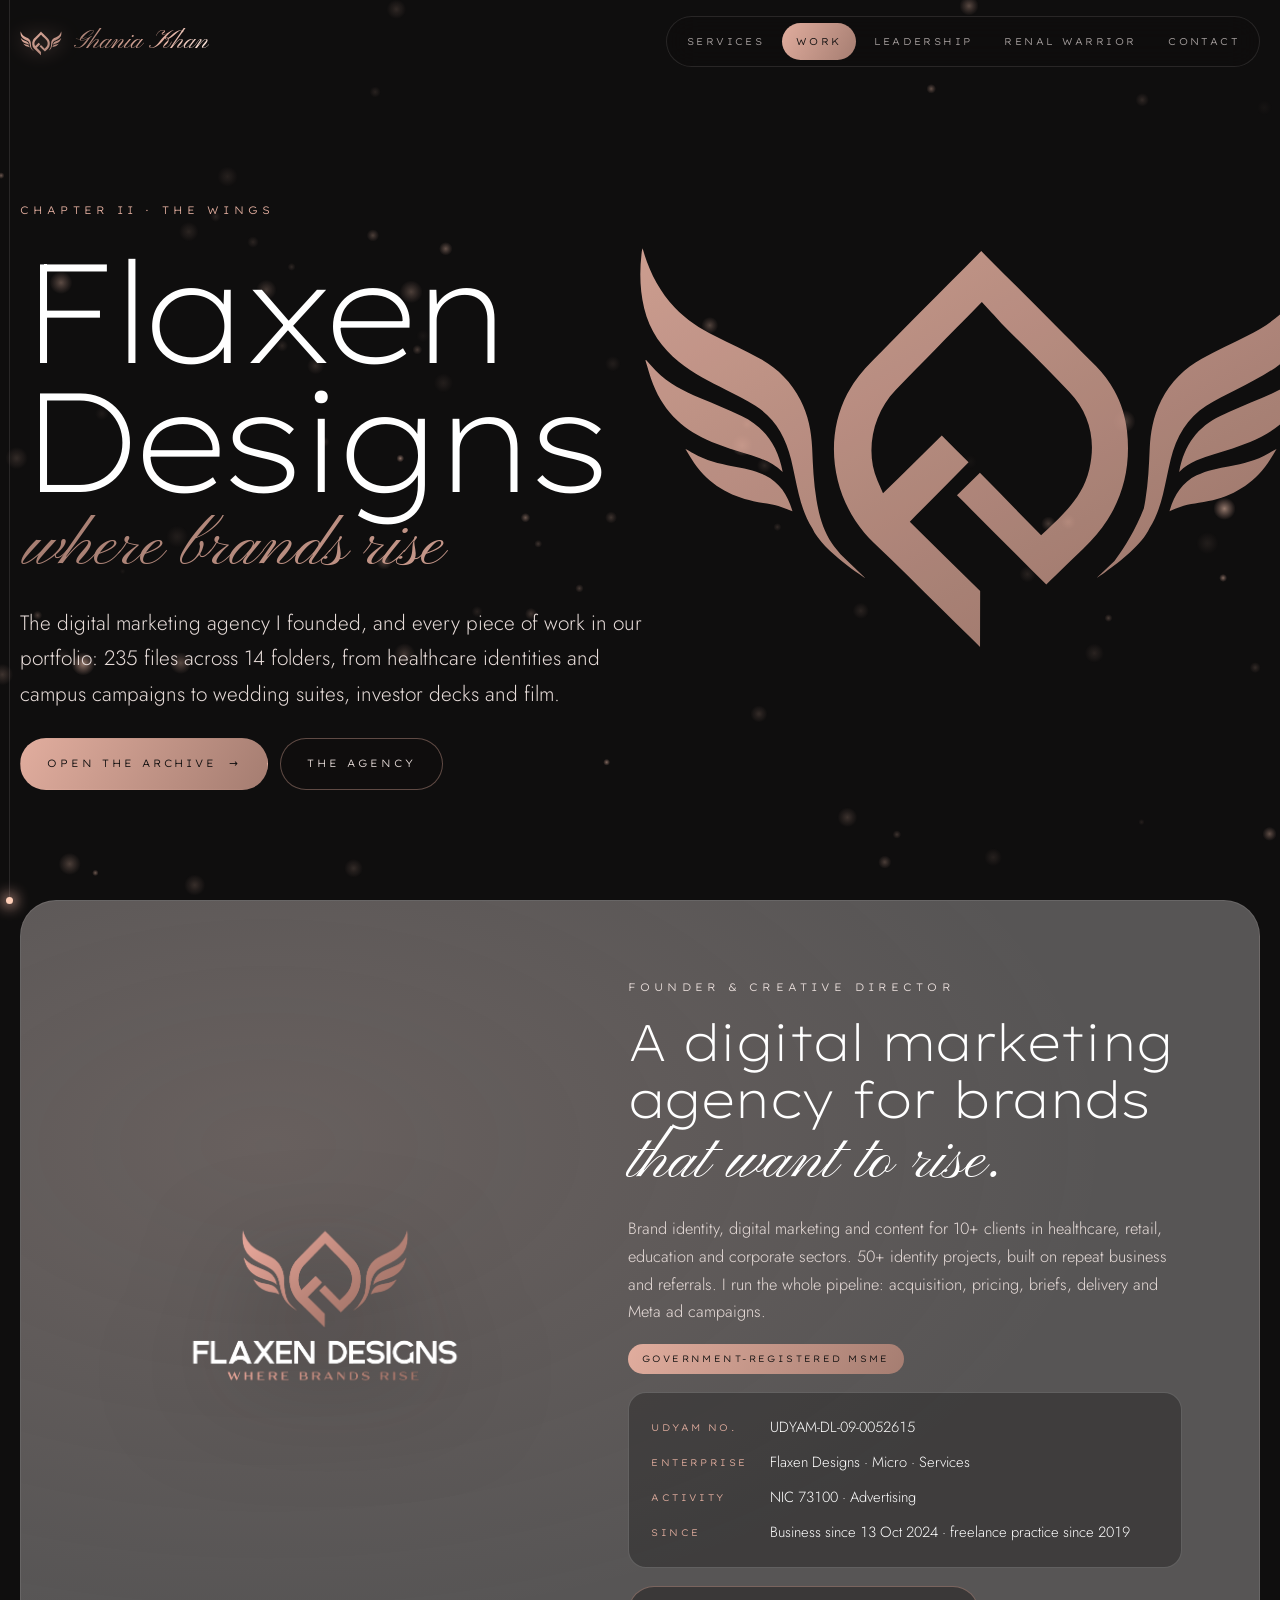
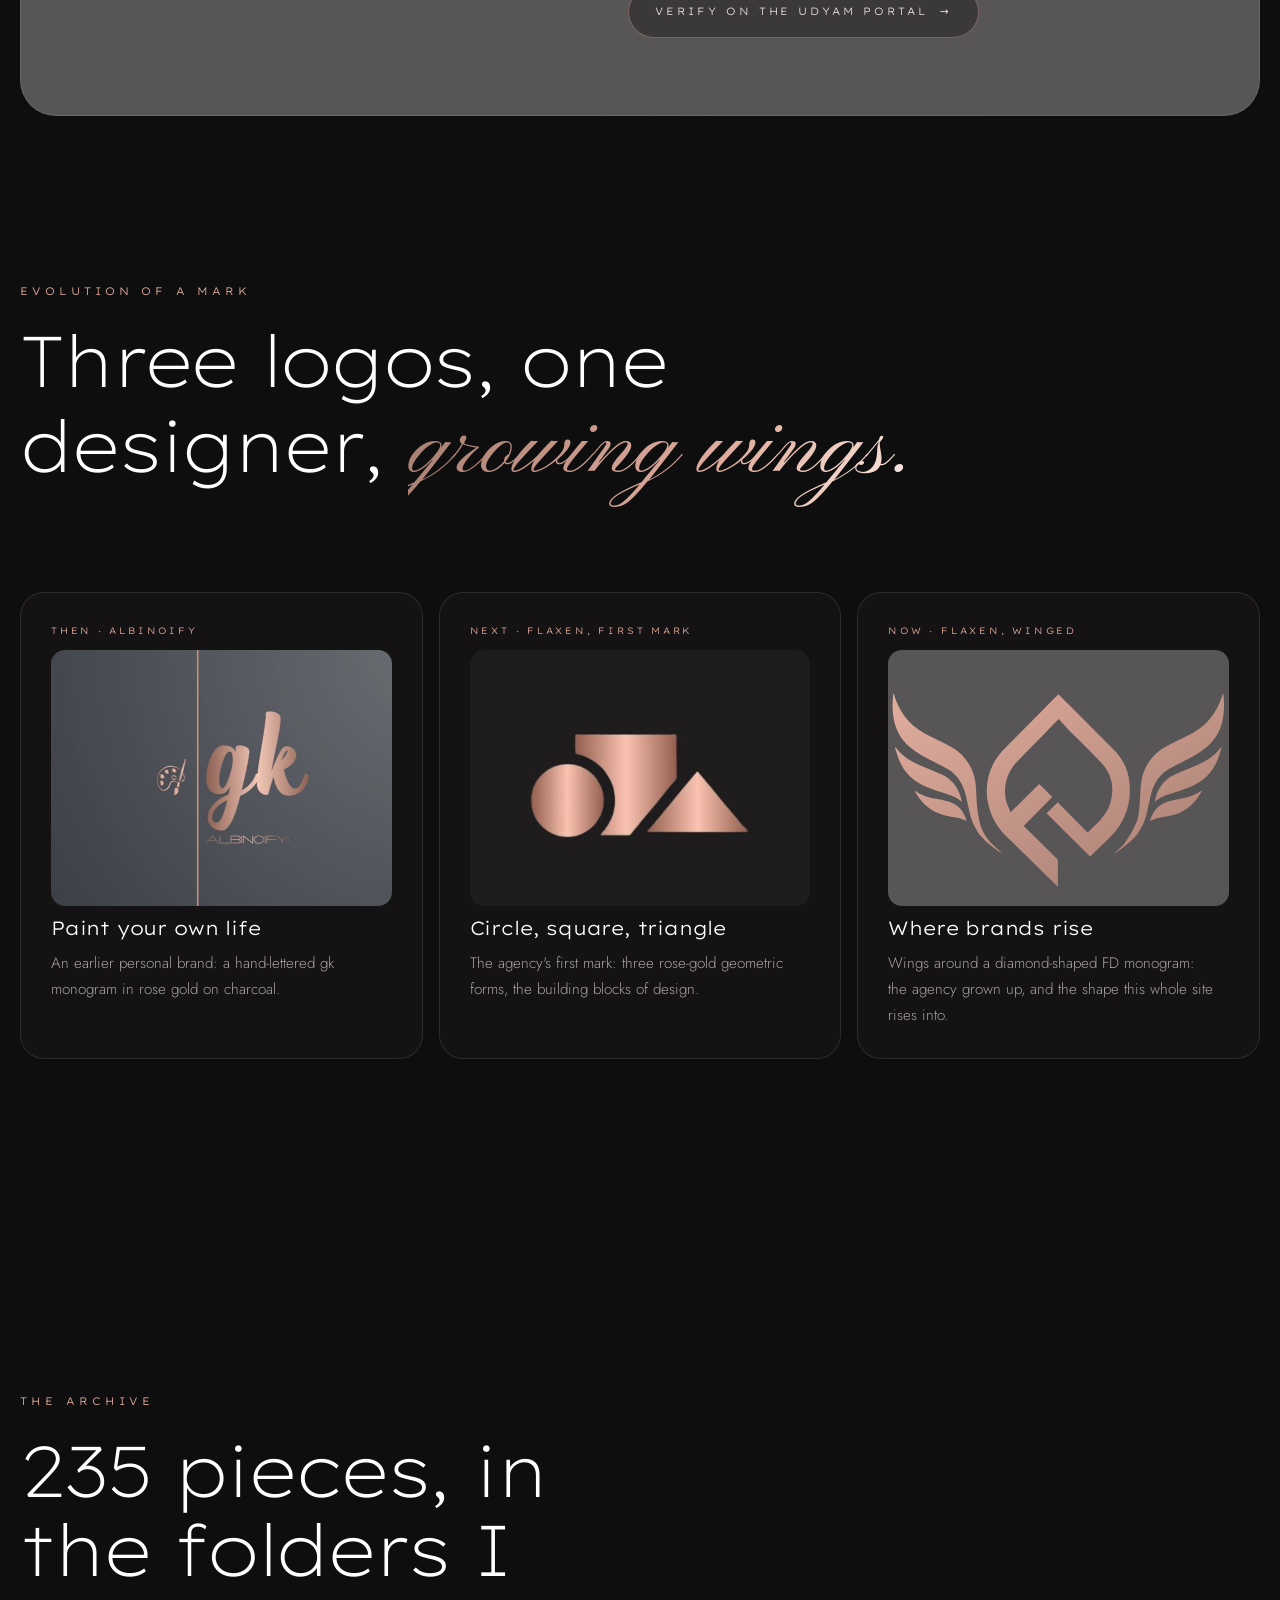
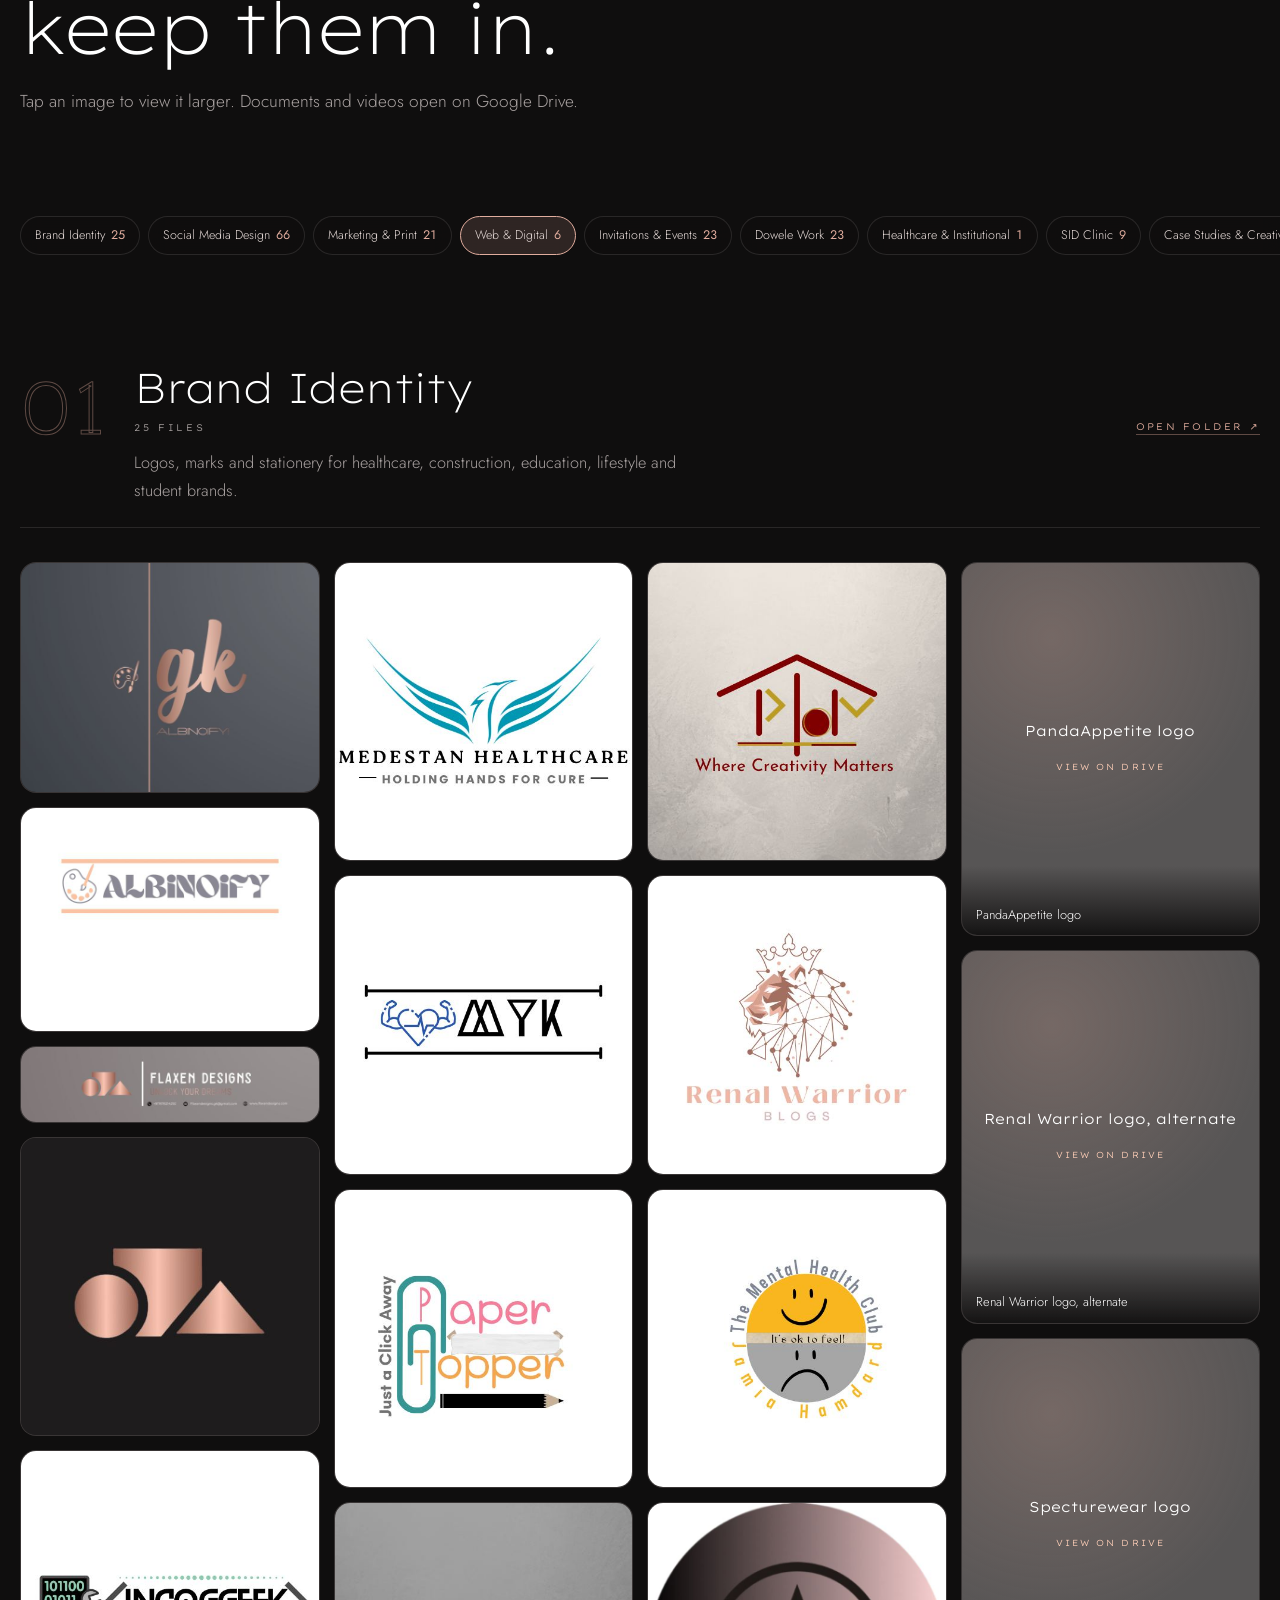
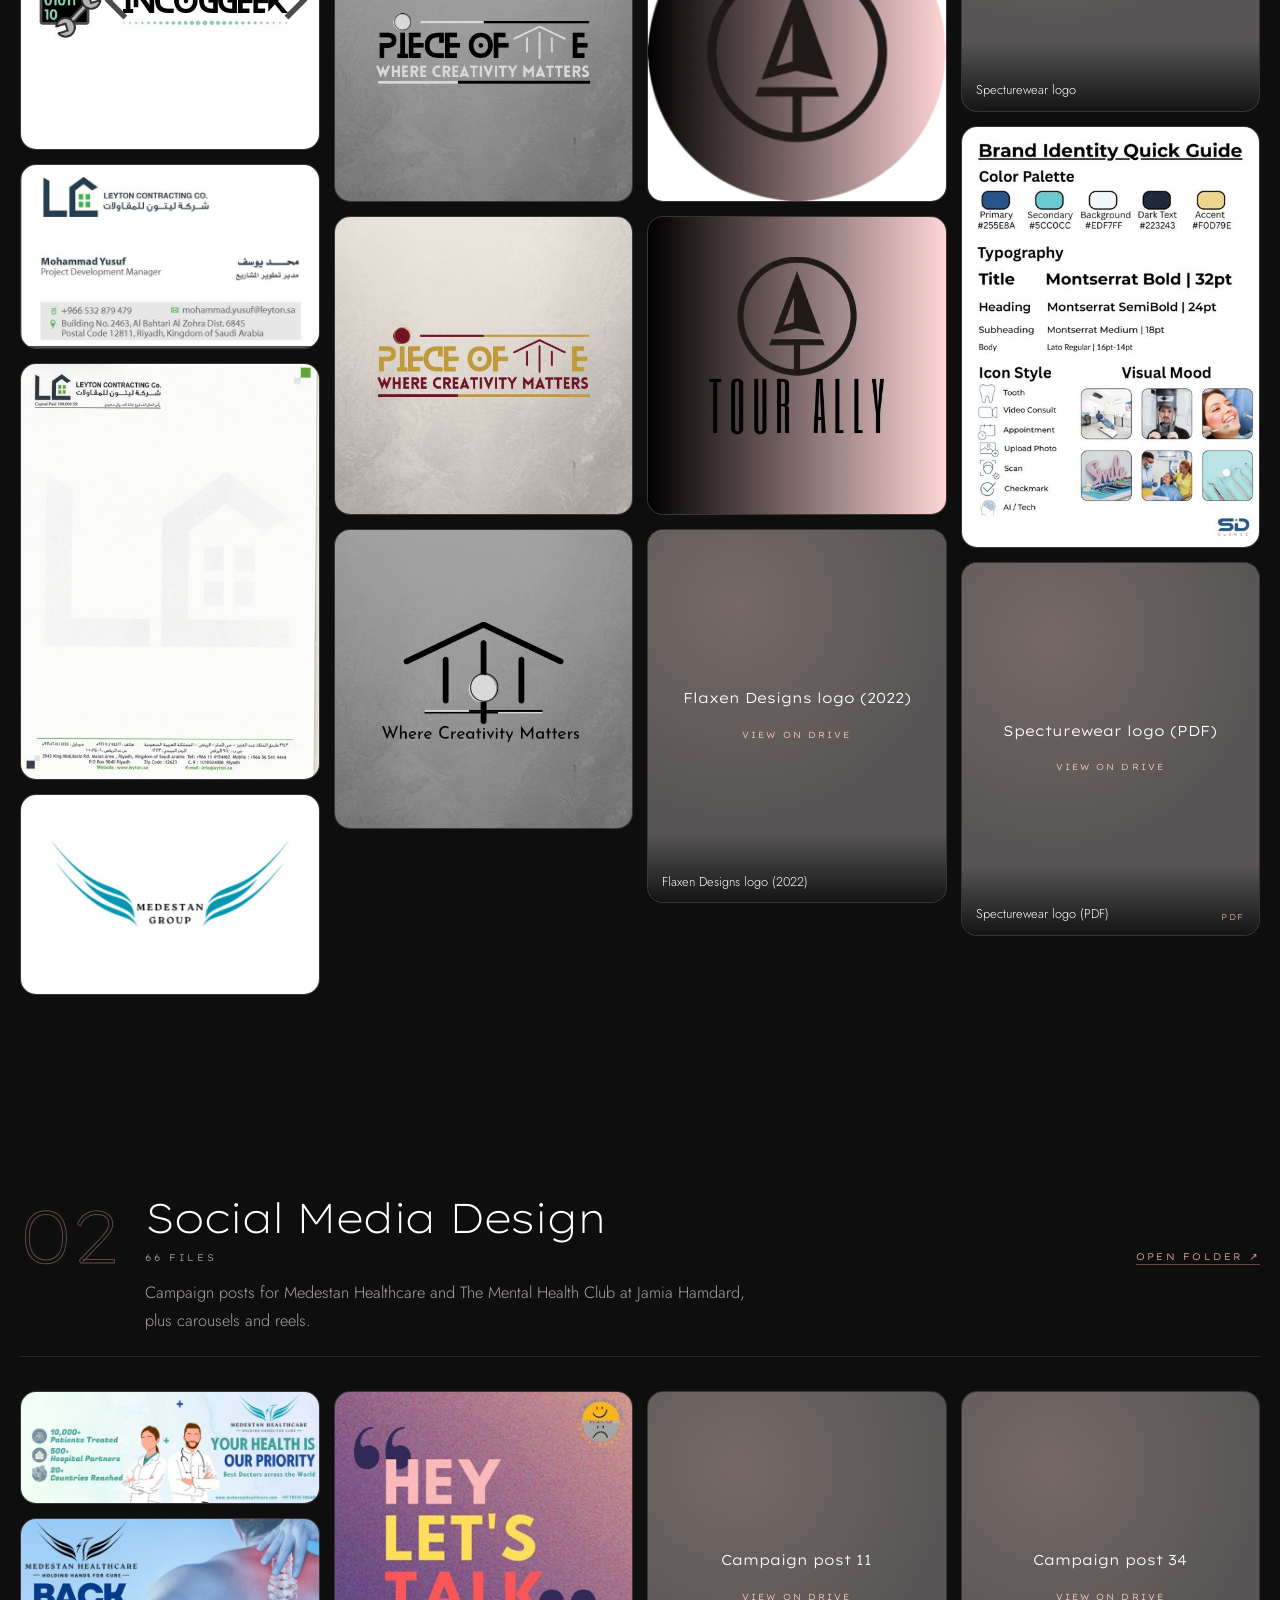
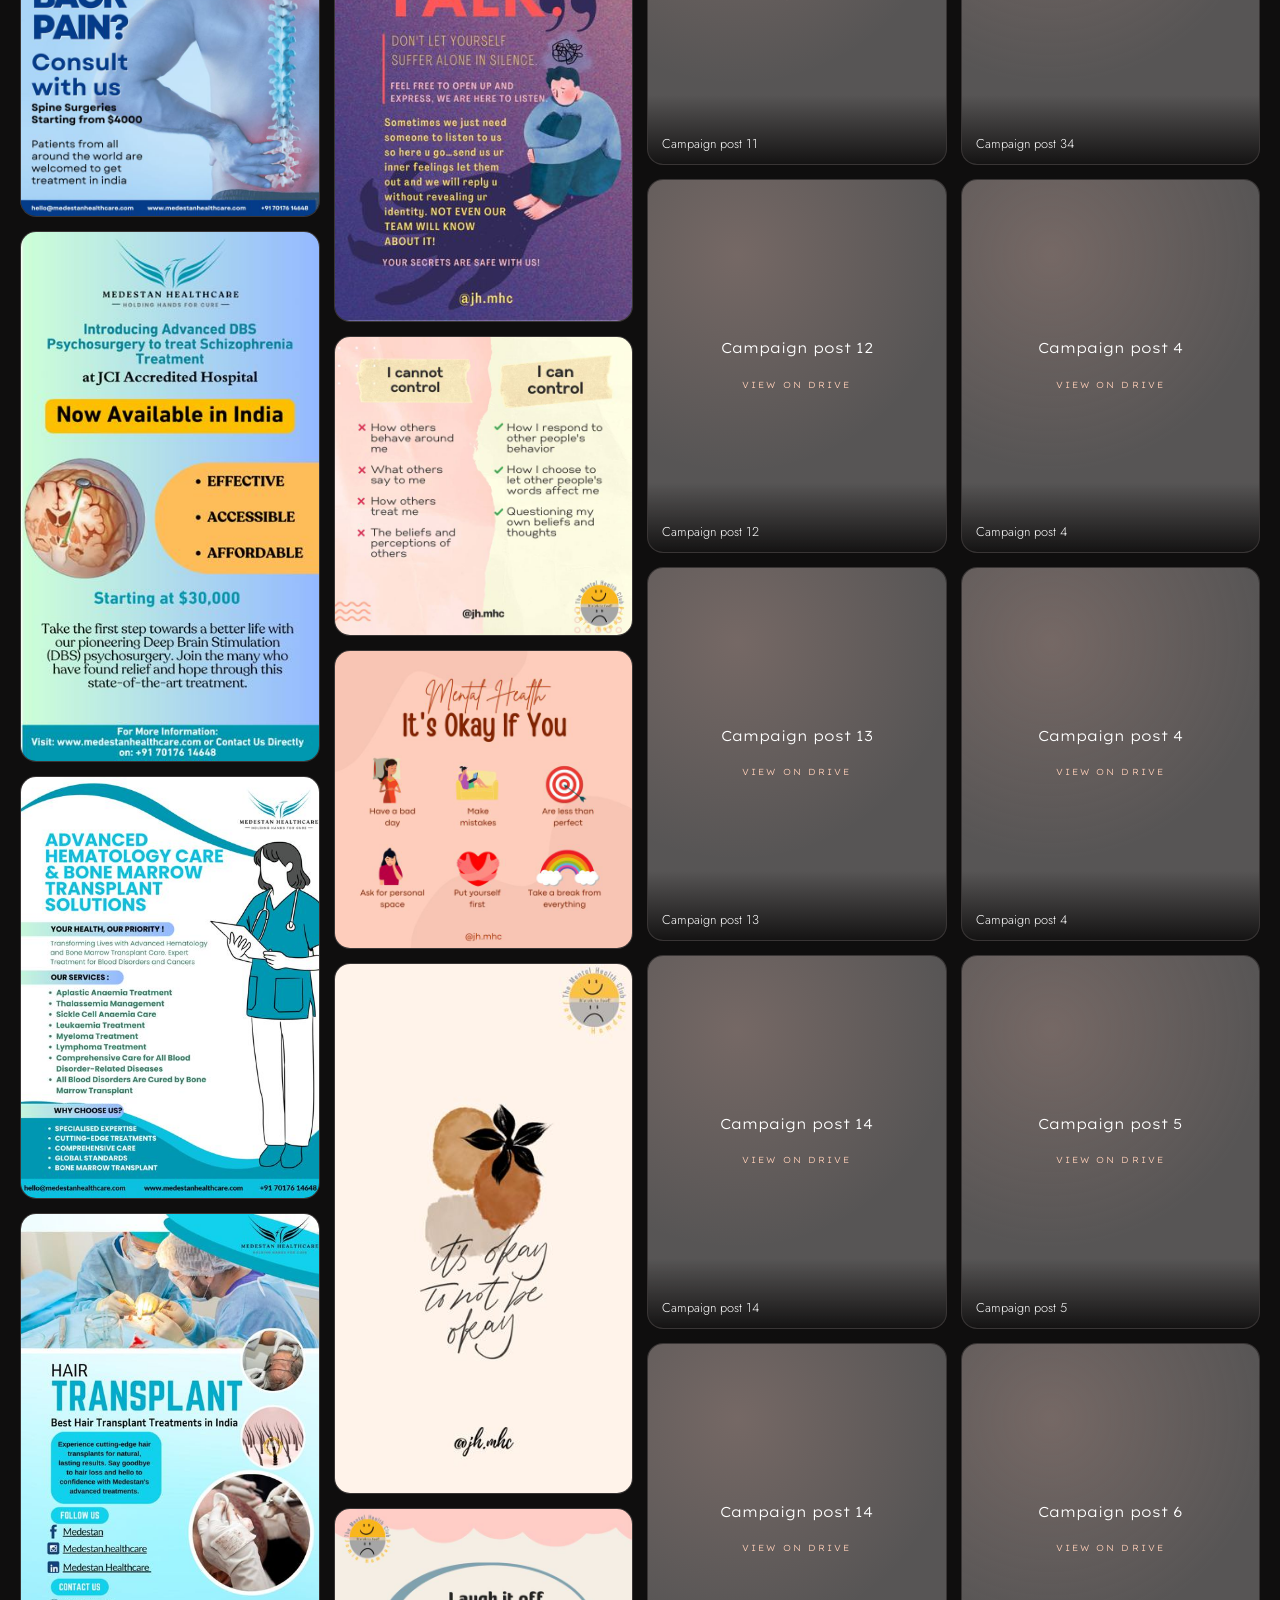
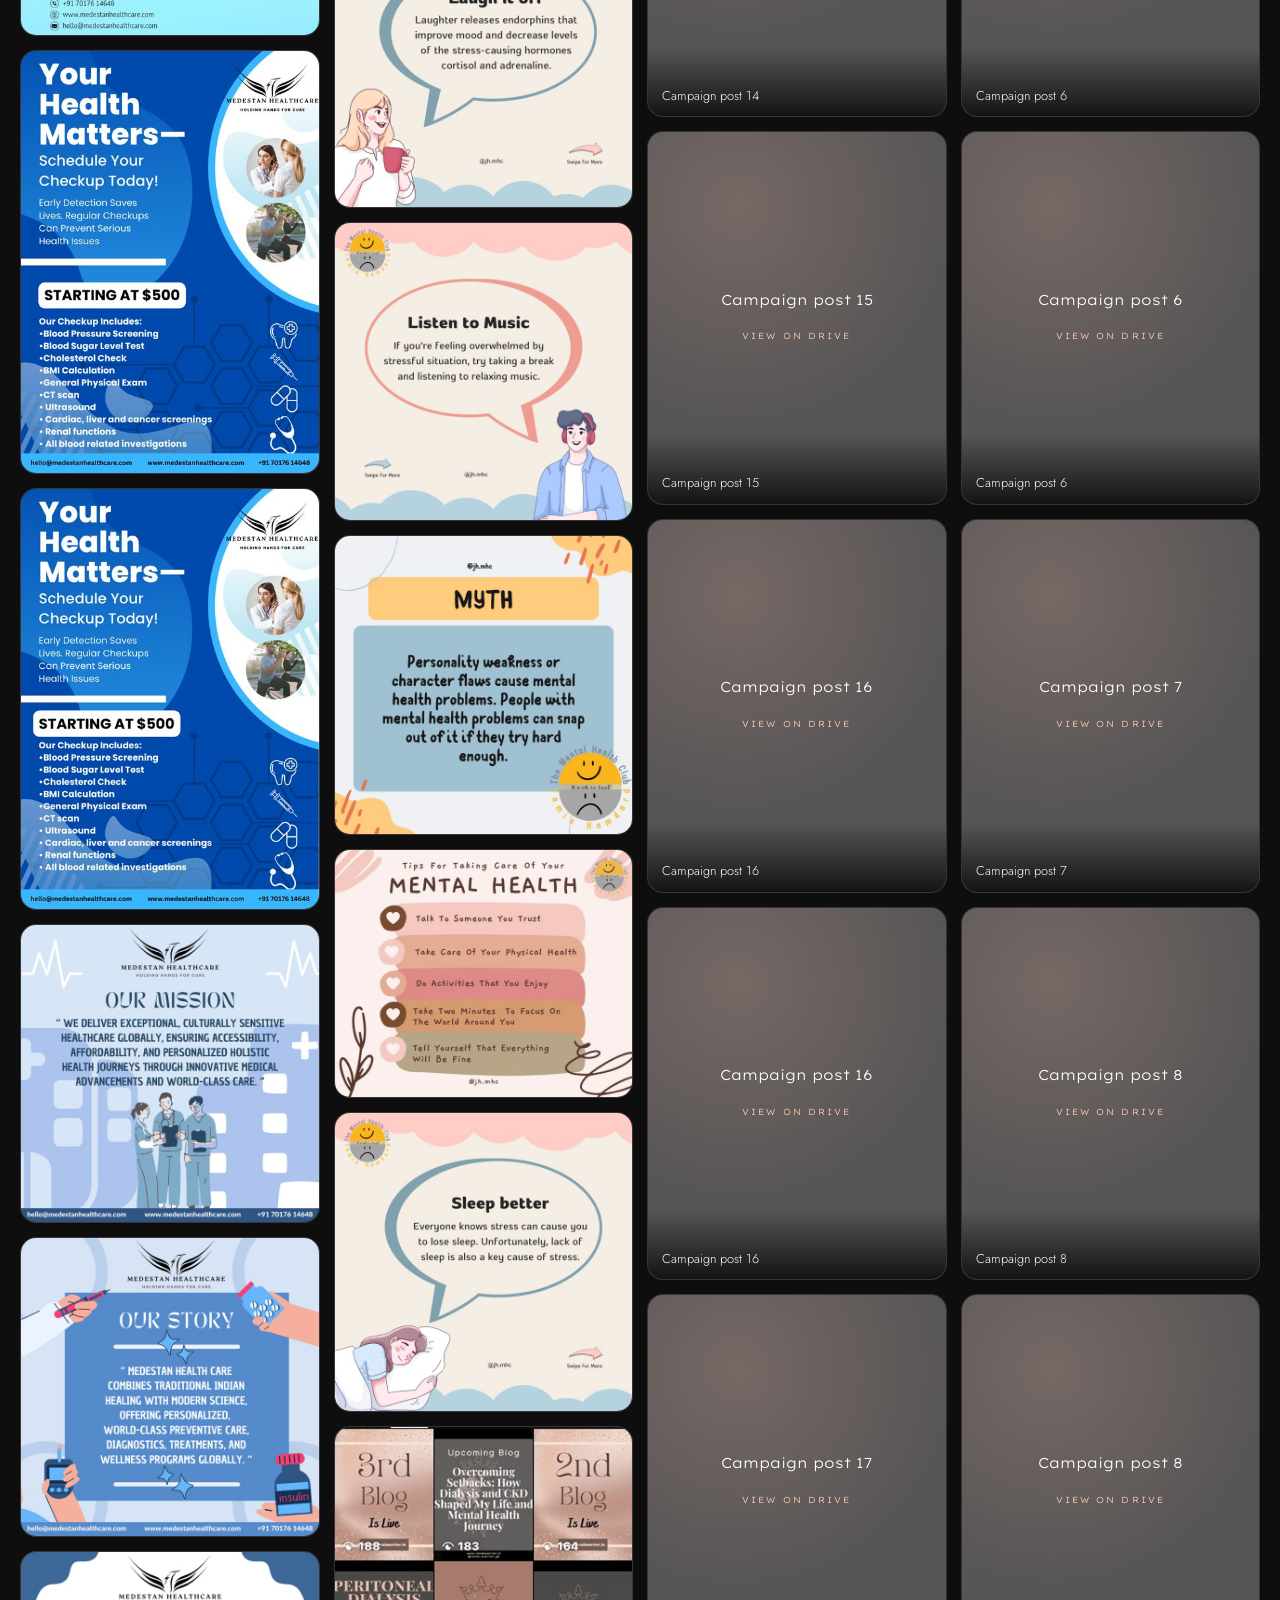
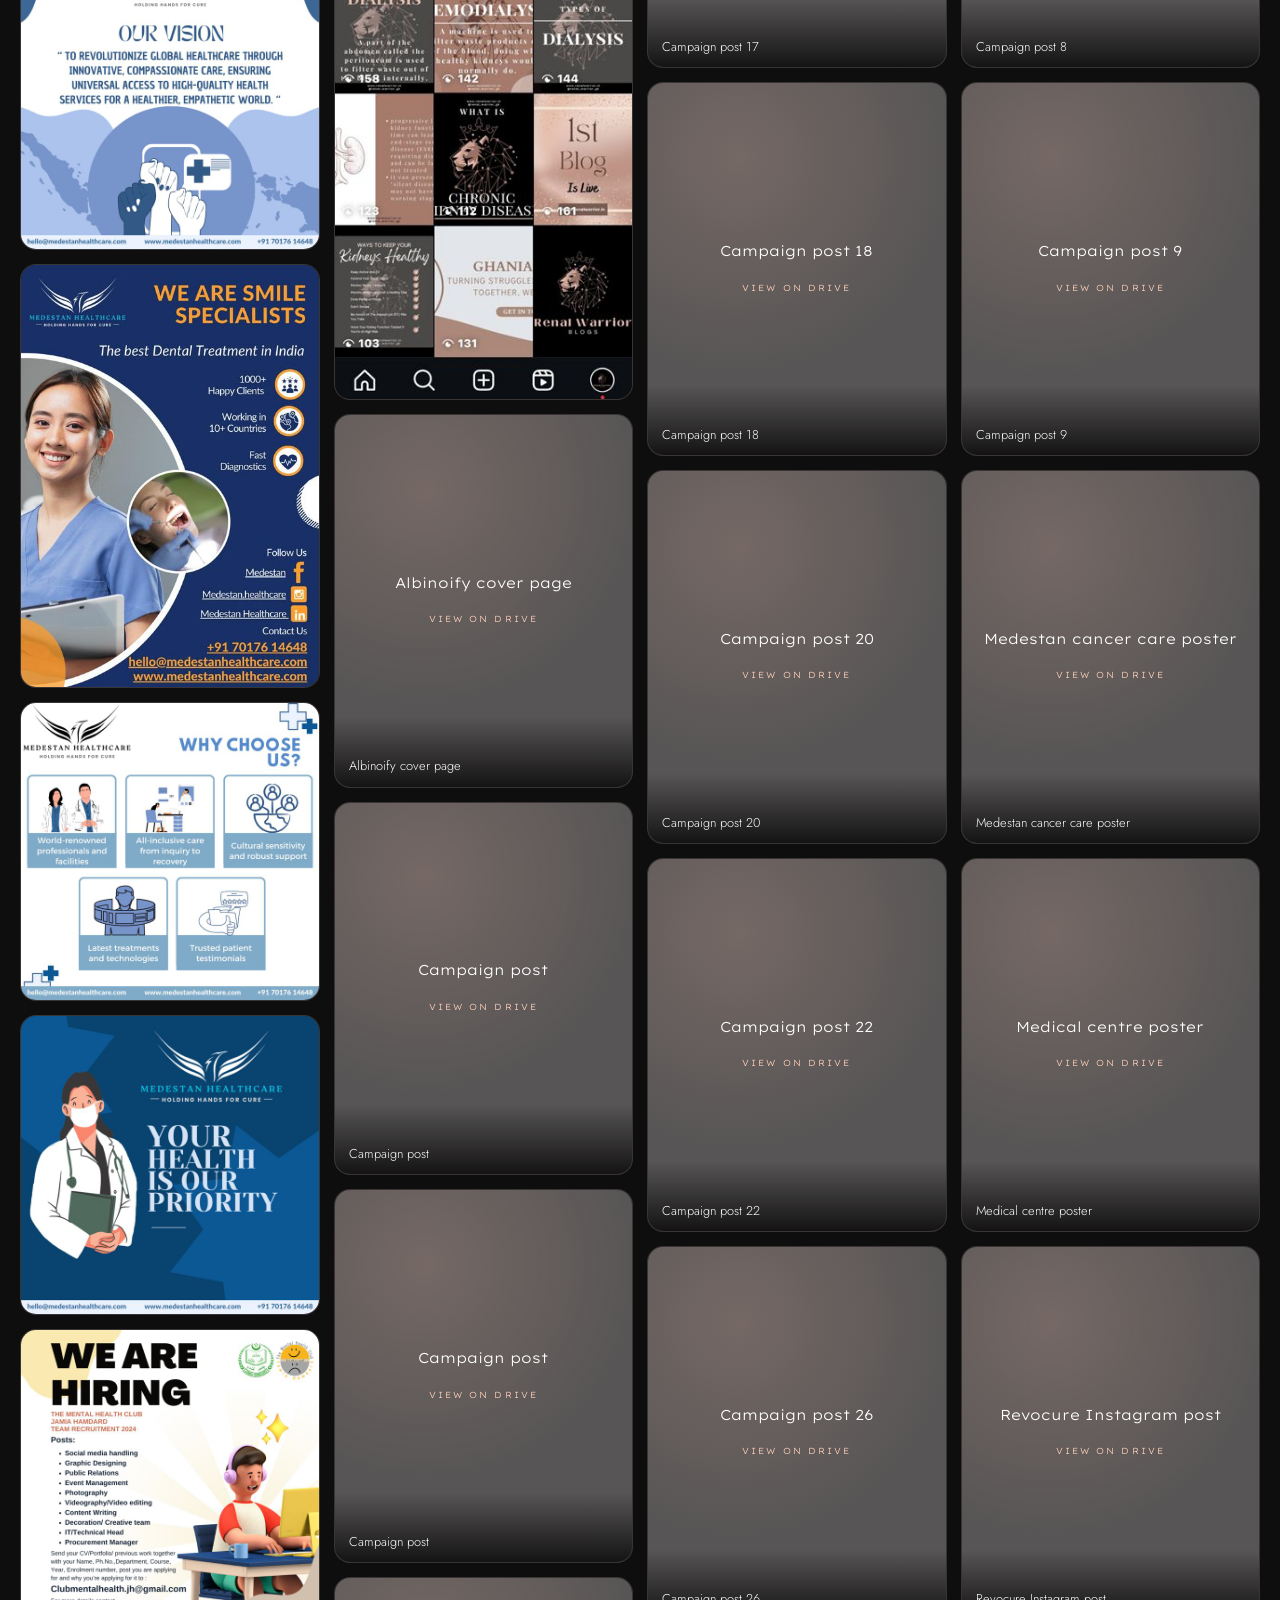
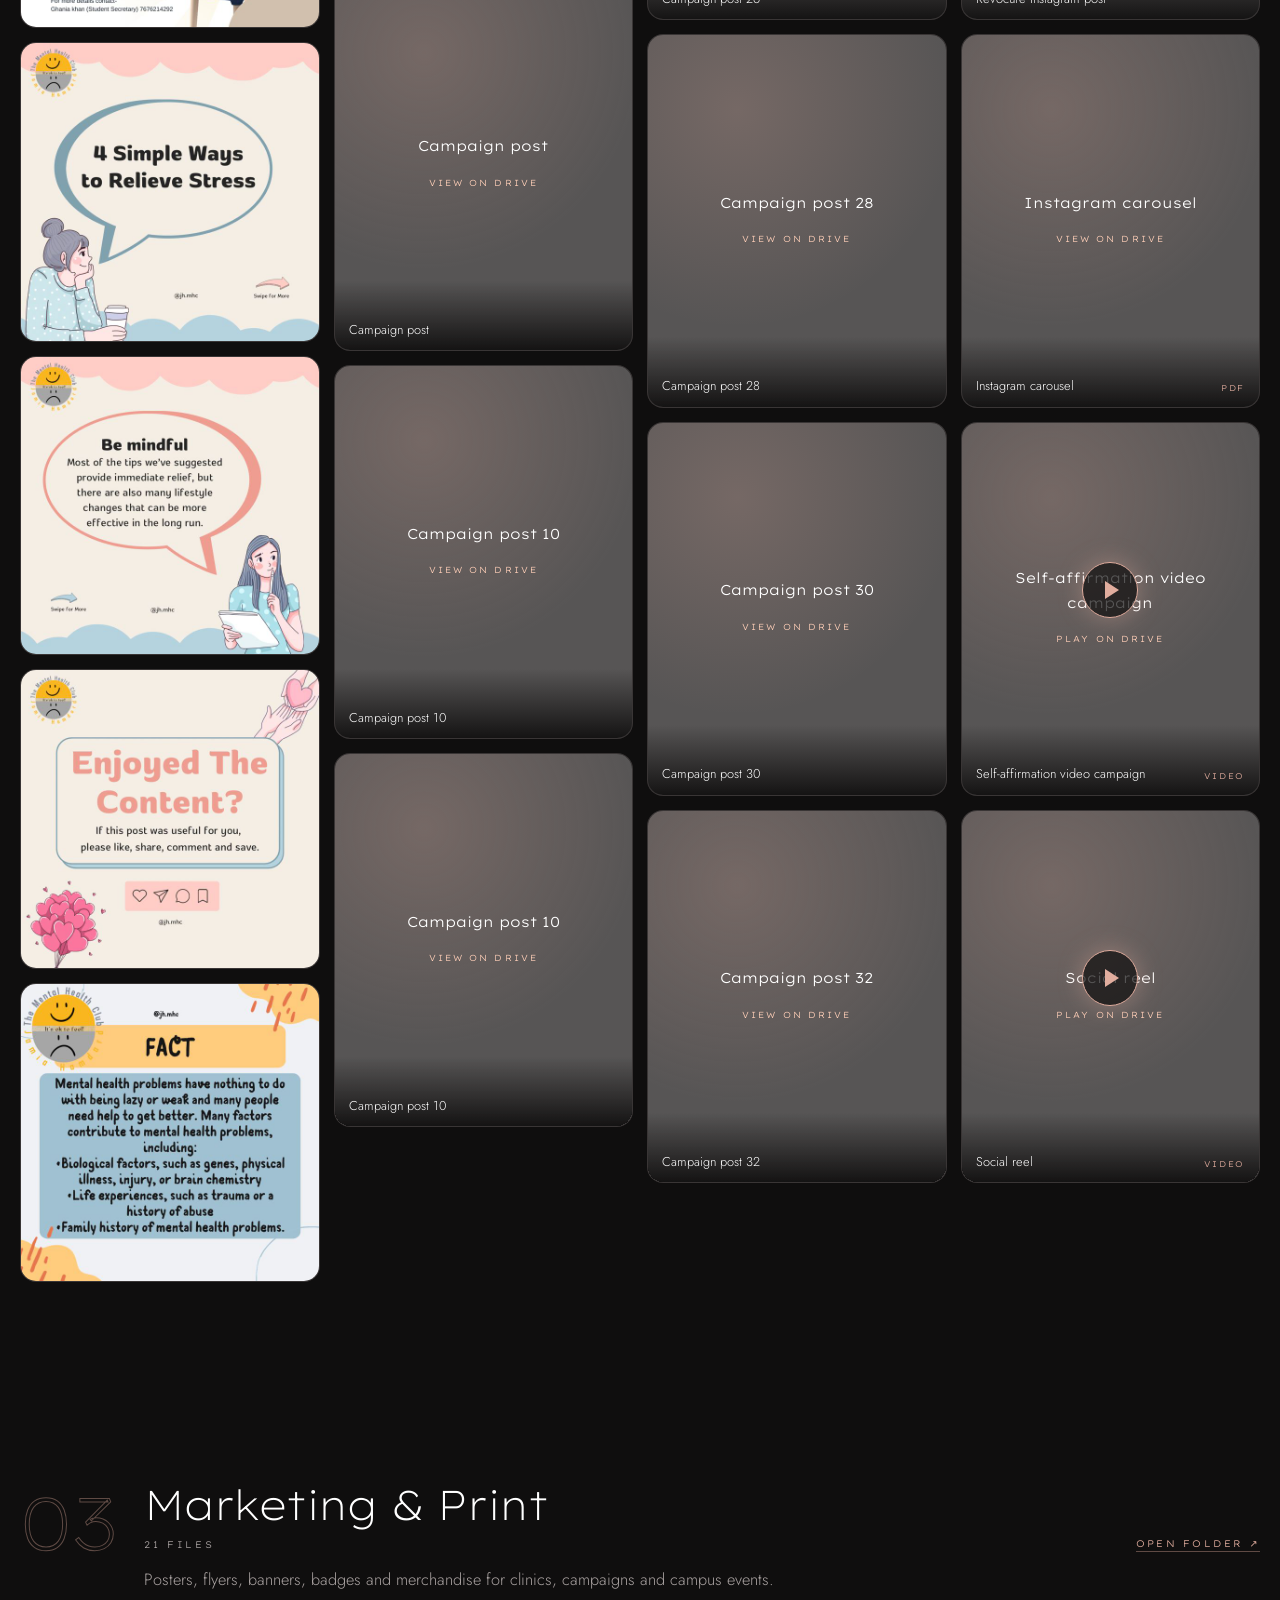
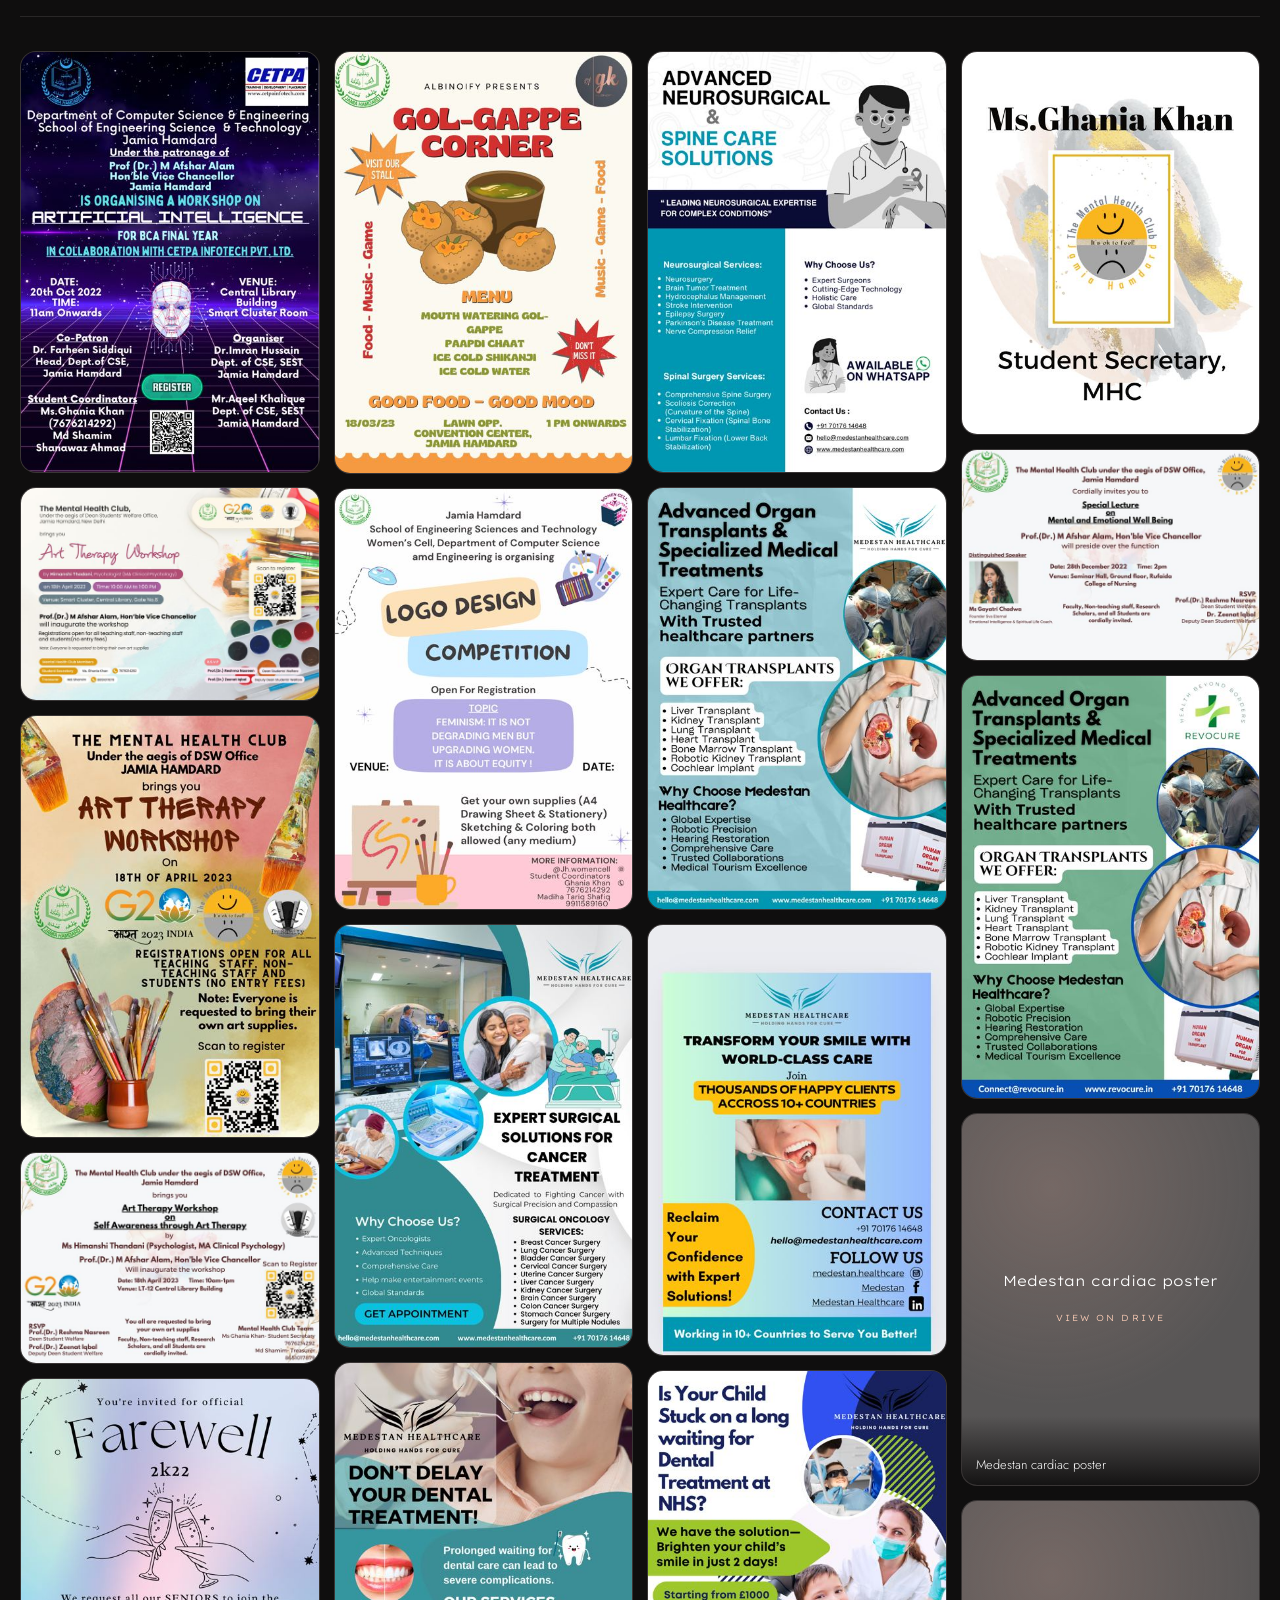
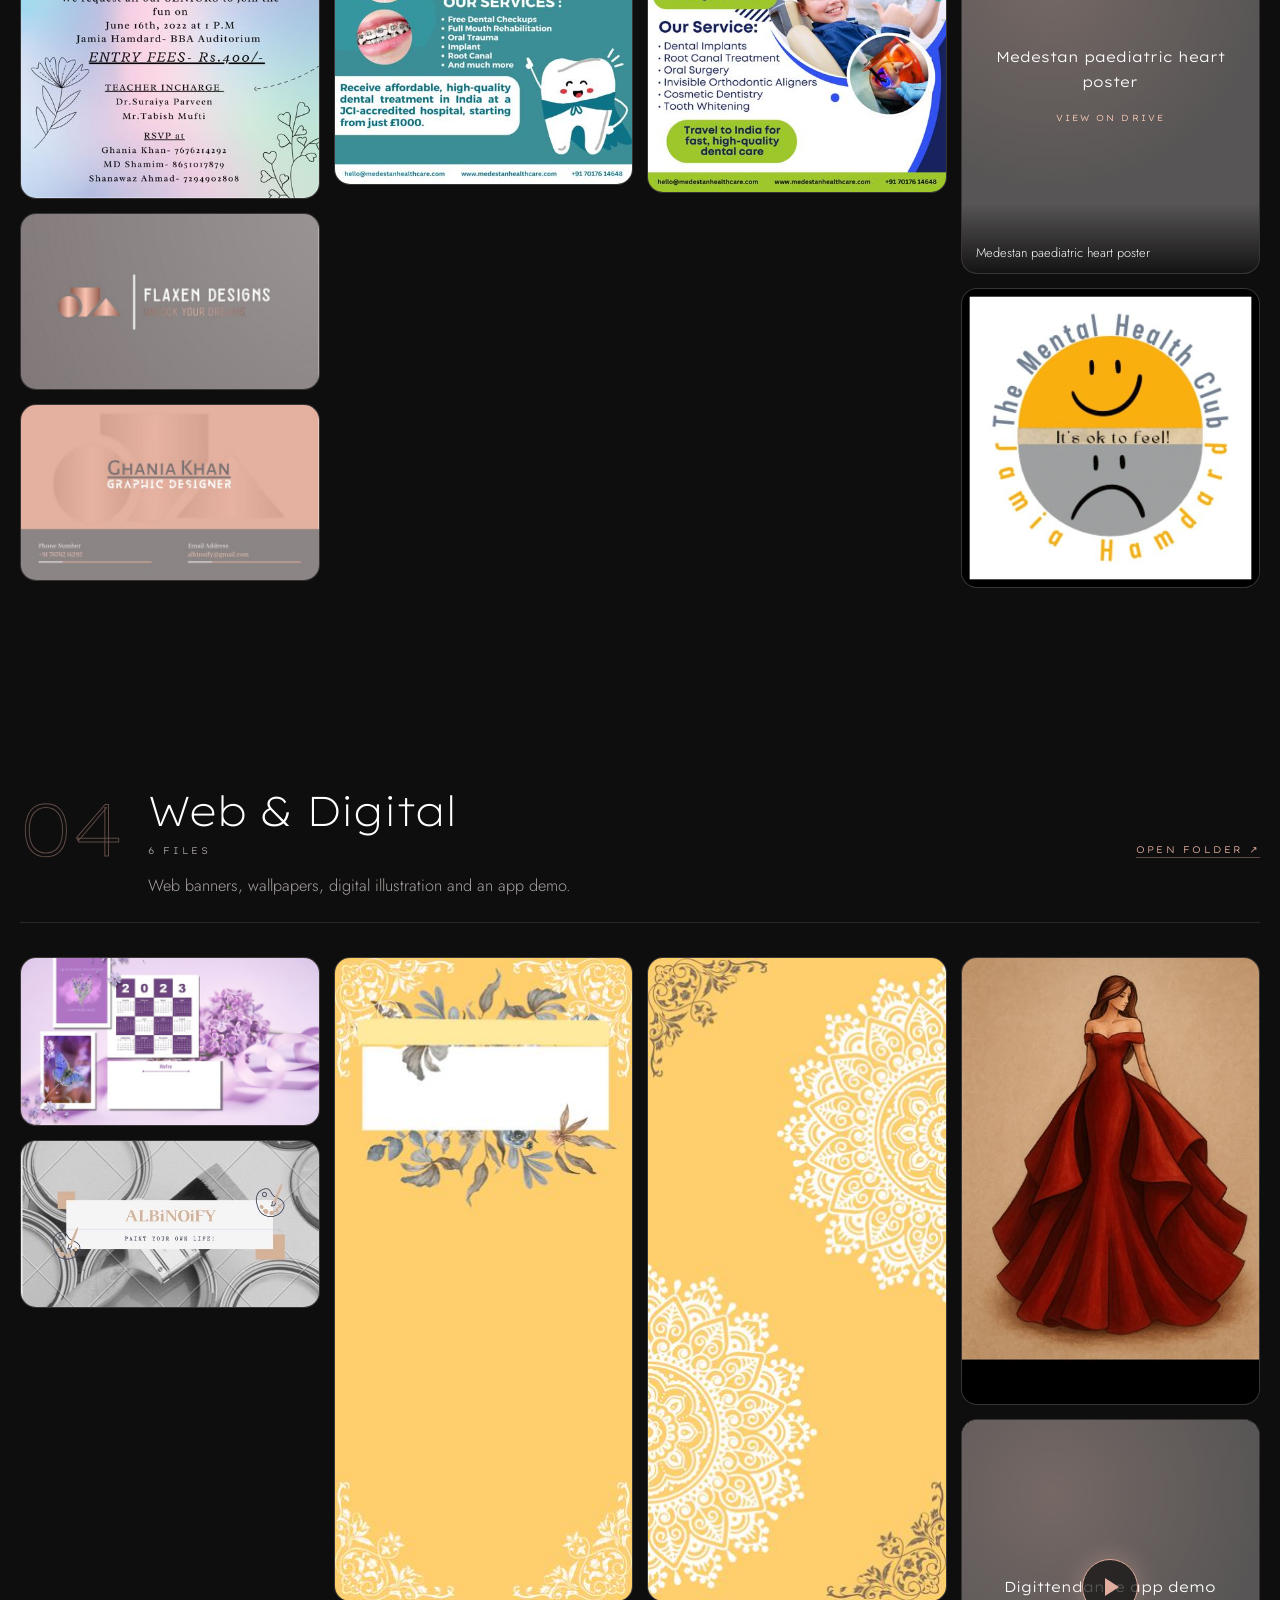
==== commit faaef6e8: "Hero buttons no longer overlap; logo described as diamond-shaped FD monogram Co-Authored-By: Claude " ====
--- a/wings.html
+++ b/wings.html
@@ -65,7 +65,7 @@
     <div class="cards">
       <div class="card shine rv"><span class="k">Then &middot; Albinoify</span><img src="assets/work/1NTBQvECIG1d3uNKHRGOB52FSVBtr7bvA.jpg" alt="Albinoify gk monogram logo" style="border-radius:14px;aspect-ratio:4/3;object-fit:cover"><h4>Paint your own life</h4><p>An earlier personal brand: a hand-lettered gk monogram in rose gold on charcoal.</p></div>
       <div class="card shine rv d1"><span class="k">Next &middot; Flaxen, first mark</span><img src="assets/work/1ea1hHAlCw_RWgfOgFyR2LCAxSaiG6z9b.jpg" alt="Early Flaxen Designs geometric rose-gold mark" style="border-radius:14px;aspect-ratio:4/3;object-fit:cover"><h4>Circle, square, triangle</h4><p>The agency's first mark: three rose-gold geometric forms, the building blocks of design.</p></div>
-      <div class="card shine rv d2"><span class="k">Now &middot; Flaxen, winged</span><div style="border-radius:14px;aspect-ratio:4/3;display:grid;place-items:center;background:var(--slate)"><svg class="wings-svg" viewBox="250 300 580 440" aria-hidden="true"><defs><linearGradient id="wg-evo" x1="0" y1="0" x2="1" y2="1"><stop offset="0" stop-color="#E1AD9E"/><stop offset="1" stop-color="#A57D71"/></linearGradient></defs><path fill="url(#wg-evo)" d="M818.9,424.6c-4.5,18.8-14.9,33-28.7,44.3c-12.1,9.9-25.7,16.5-39.3,23.3c-8.2,4.1-16.4,8.2-24.2,13.1 c-15.6,9.9-25,25.3-29.5,44.4c-2.3,9.6-4.1,19.4-6.4,29c-2.5,10.2-5.9,19.8-11.2,28.2c-6,13.4-25.1,28.2-36.2,36l0,0 c-4.6,3.3-7.8,5.3-8.1,5.5l15.3-14.5l0,0c8.1-10.9,17.5-25.8,24.3-43.4c0,0,0,0,0,0c0.5-2.3,0.9-4.7,1.3-7.1 c2.4-14.2,3-28.7,3.6-43.1c0.3-6.3,1-12.6,2.3-18.6v0c1.5-7.3,3.9-14.3,7.4-21.1c7.9-15.3,19.4-26.5,33.4-34.2 c12.4-6.8,25.2-12.6,37.8-19c12-6.1,23.4-13.3,33-23.5c12.3-13.1,20.8-28.9,26-46.9c0.1-0.5,0.3-0.9,0.7-2.1 c0.3,1.5,0.5,2.3,0.6,3.1C822.9,393.6,822.6,409.1,818.9,424.6z M372.1,588.3c4,1.1,7.8,3,11.7,4.5c-3.7-13.2-10.6-23.8-22.5-29.7 c-8.7-4.3-18.1-5.8-27.4-7.6c-11-2.1-21.9-4.7-32-10.5c-2.2-1.3-4.3-2.7-6.8-3.8c2.4,3.9,4.6,7.9,7.2,11.6 c12.6,18,29.6,27.4,49.2,31.6c2.6,0.6,5.3,1,8,1.5C363.7,586.6,368,587.1,372.1,588.3z M346.2,545.4c10.4,3.3,20.8,6.2,29.5,14.9 c-4-22.7-15.8-37.7-34.1-46.5c-11.3-5.4-22.9-9.9-34.4-14.8c-13.2-5.7-26.1-12-36.8-22.9c-2.7-2.8-5.3-5.8-7.9-8.7 c-0.2,0.1-0.4,0.2-0.6,0.2c2.1,6.7,3.9,13.5,6.4,20c9.5,24.3,26.9,38.9,48.6,47.7C326.6,539.2,336.4,542.3,346.2,545.4z M423.6,628.4c-2.4-3.1-5.1-6.1-7.3-9.4c-7.1-10.6-10.5-22.9-12.6-35.6c-2.4-14.2-3-28.7-3.6-43.1c-0.6-14-3.3-27.3-9.7-39.7 c-7.9-15.3-19.4-26.5-33.4-34.2c-12.4-6.8-25.2-12.6-37.8-19c-12-6.1-23.4-13.3-33-23.5c-12.3-13.1-20.8-28.9-26-46.9 c-0.1-0.5-0.3-0.9-0.7-2.1c-0.3,1.5-0.5,2.3-0.6,3.1c-1.9,15.6-1.7,31.1,2,46.6c4.5,18.8,14.9,33,28.7,44.3 c12.1,9.9,25.7,16.5,39.3,23.3c8.2,4.1,16.4,8.2,24.2,13.1c15.6,9.9,25,25.3,29.5,44.4c2.3,9.6,4.1,19.4,6.4,29 c2.5,10.2,5.9,19.8,11.2,28.2l0,0c8.7,19.3,44.3,41.5,44.3,41.5L423.6,628.4z M720.5,585.8c2.7-0.5,5.3-0.9,8-1.5 c19.7-4.1,36.6-13.6,49.2-31.6c2.6-3.7,4.8-7.8,7.2-11.6c-2.6,1.1-4.7,2.6-6.8,3.8c-10.1,5.9-21,8.4-32,10.5 c-9.3,1.8-18.6,3.3-27.4,7.6c-12,5.9-18.8,16.5-22.5,29.7c3.9-1.5,7.7-3.4,11.7-4.5C712,587.1,716.3,586.6,720.5,585.8z M763,535.3 c21.7-8.8,39.2-23.4,48.6-47.7c2.5-6.5,4.3-13.3,6.4-20c-0.2-0.1-0.4-0.2-0.6-0.2c-2.6,2.9-5.2,5.9-7.9,8.7 c-10.7,10.8-23.6,17.2-36.8,22.9c-11.5,4.9-23.1,9.4-34.4,14.8c-18.3,8.7-30.1,23.7-34.1,46.5c8.7-8.7,19.1-11.6,29.5-14.9 C743.6,542.3,753.4,539.2,763,535.3z M661,526.3c-1.3-12.1-4.9-23.5-10.6-33.7c-4-7.2-9.1-14-15.2-20.2 c-16.5-16.6-34.2-34.4-57.5-57.8c-9.9-9.9-19.8-19.7-30-29.9l-7.5-7.5c-8.3,8.3-16.6,16.7-24.9,25c-18.5,18.5-37.6,37.7-56.2,56.7 c-1.2,1.2-2.4,2.5-3.7,3.7c-7.6,7.6-15.4,15.5-21,24.1c-1.9,2.9-3.7,6-5.3,9c-18.8,36.2-13,82.4,14.2,114.8 c2.4,2.9,4.9,5.6,7.6,8.1c19.1,18.2,38.2,37.1,56.6,55.3c7.7,7.5,15.3,15.1,23,22.6c3,2.9,5.9,5.9,8.7,8.8c0-15.5,0.1-31,0.1-46.4 c-19.4-19.2-38.9-38.4-58.3-57.5c16.2-16.4,32.5-32.8,48.7-49.3c-7.4-7.4-14.8-14.8-22.2-22.2c-11.9,11.7-23.8,23.5-35.7,35.2 l-13,12.8l-4.6-10.6c-10.4-23.8-4.1-55.4,15.1-75.1c10.9-11.2,22.1-22.6,32.8-33.5c5.9-6,11.7-11.9,17.6-17.9 c3-3.1,6.1-6.2,9.3-9.5l11.7-12l5.7,6.2c1.3,1.4,2.5,2.8,3.7,4.1c2.3,2.6,4.5,5.1,6.7,7.3c6.3,6.3,12.7,12.8,19,19 c12.4,12.4,25.3,25.2,37.6,38.2c16.5,17.4,22.1,39.5,16.3,64c-5.2,22.1-20.7,36.5-34.3,49.3l-5.6,5.2 c-16.9-17.2-33.8-34.4-50.7-51.7c-6.3,6.2-12.7,12.4-19,18.6c24.7,24.7,49.3,49.3,74,74c2.6-2.6,5.3-5.2,7.9-7.7 c7.4-7.2,15-14.7,22.7-22c7.9-7.5,14.6-15.5,20-23.8v0C658.5,578.7,664,553.8,661,526.3z"/></svg></div><h4>Where brands rise</h4><p>Wings around a diamond-cut F: the agency grown up, and the shape this whole site rises into.</p></div>
+      <div class="card shine rv d2"><span class="k">Now &middot; Flaxen, winged</span><div style="border-radius:14px;aspect-ratio:4/3;display:grid;place-items:center;background:var(--slate)"><svg class="wings-svg" viewBox="250 300 580 440" aria-hidden="true"><defs><linearGradient id="wg-evo" x1="0" y1="0" x2="1" y2="1"><stop offset="0" stop-color="#E1AD9E"/><stop offset="1" stop-color="#A57D71"/></linearGradient></defs><path fill="url(#wg-evo)" d="M818.9,424.6c-4.5,18.8-14.9,33-28.7,44.3c-12.1,9.9-25.7,16.5-39.3,23.3c-8.2,4.1-16.4,8.2-24.2,13.1 c-15.6,9.9-25,25.3-29.5,44.4c-2.3,9.6-4.1,19.4-6.4,29c-2.5,10.2-5.9,19.8-11.2,28.2c-6,13.4-25.1,28.2-36.2,36l0,0 c-4.6,3.3-7.8,5.3-8.1,5.5l15.3-14.5l0,0c8.1-10.9,17.5-25.8,24.3-43.4c0,0,0,0,0,0c0.5-2.3,0.9-4.7,1.3-7.1 c2.4-14.2,3-28.7,3.6-43.1c0.3-6.3,1-12.6,2.3-18.6v0c1.5-7.3,3.9-14.3,7.4-21.1c7.9-15.3,19.4-26.5,33.4-34.2 c12.4-6.8,25.2-12.6,37.8-19c12-6.1,23.4-13.3,33-23.5c12.3-13.1,20.8-28.9,26-46.9c0.1-0.5,0.3-0.9,0.7-2.1 c0.3,1.5,0.5,2.3,0.6,3.1C822.9,393.6,822.6,409.1,818.9,424.6z M372.1,588.3c4,1.1,7.8,3,11.7,4.5c-3.7-13.2-10.6-23.8-22.5-29.7 c-8.7-4.3-18.1-5.8-27.4-7.6c-11-2.1-21.9-4.7-32-10.5c-2.2-1.3-4.3-2.7-6.8-3.8c2.4,3.9,4.6,7.9,7.2,11.6 c12.6,18,29.6,27.4,49.2,31.6c2.6,0.6,5.3,1,8,1.5C363.7,586.6,368,587.1,372.1,588.3z M346.2,545.4c10.4,3.3,20.8,6.2,29.5,14.9 c-4-22.7-15.8-37.7-34.1-46.5c-11.3-5.4-22.9-9.9-34.4-14.8c-13.2-5.7-26.1-12-36.8-22.9c-2.7-2.8-5.3-5.8-7.9-8.7 c-0.2,0.1-0.4,0.2-0.6,0.2c2.1,6.7,3.9,13.5,6.4,20c9.5,24.3,26.9,38.9,48.6,47.7C326.6,539.2,336.4,542.3,346.2,545.4z M423.6,628.4c-2.4-3.1-5.1-6.1-7.3-9.4c-7.1-10.6-10.5-22.9-12.6-35.6c-2.4-14.2-3-28.7-3.6-43.1c-0.6-14-3.3-27.3-9.7-39.7 c-7.9-15.3-19.4-26.5-33.4-34.2c-12.4-6.8-25.2-12.6-37.8-19c-12-6.1-23.4-13.3-33-23.5c-12.3-13.1-20.8-28.9-26-46.9 c-0.1-0.5-0.3-0.9-0.7-2.1c-0.3,1.5-0.5,2.3-0.6,3.1c-1.9,15.6-1.7,31.1,2,46.6c4.5,18.8,14.9,33,28.7,44.3 c12.1,9.9,25.7,16.5,39.3,23.3c8.2,4.1,16.4,8.2,24.2,13.1c15.6,9.9,25,25.3,29.5,44.4c2.3,9.6,4.1,19.4,6.4,29 c2.5,10.2,5.9,19.8,11.2,28.2l0,0c8.7,19.3,44.3,41.5,44.3,41.5L423.6,628.4z M720.5,585.8c2.7-0.5,5.3-0.9,8-1.5 c19.7-4.1,36.6-13.6,49.2-31.6c2.6-3.7,4.8-7.8,7.2-11.6c-2.6,1.1-4.7,2.6-6.8,3.8c-10.1,5.9-21,8.4-32,10.5 c-9.3,1.8-18.6,3.3-27.4,7.6c-12,5.9-18.8,16.5-22.5,29.7c3.9-1.5,7.7-3.4,11.7-4.5C712,587.1,716.3,586.6,720.5,585.8z M763,535.3 c21.7-8.8,39.2-23.4,48.6-47.7c2.5-6.5,4.3-13.3,6.4-20c-0.2-0.1-0.4-0.2-0.6-0.2c-2.6,2.9-5.2,5.9-7.9,8.7 c-10.7,10.8-23.6,17.2-36.8,22.9c-11.5,4.9-23.1,9.4-34.4,14.8c-18.3,8.7-30.1,23.7-34.1,46.5c8.7-8.7,19.1-11.6,29.5-14.9 C743.6,542.3,753.4,539.2,763,535.3z M661,526.3c-1.3-12.1-4.9-23.5-10.6-33.7c-4-7.2-9.1-14-15.2-20.2 c-16.5-16.6-34.2-34.4-57.5-57.8c-9.9-9.9-19.8-19.7-30-29.9l-7.5-7.5c-8.3,8.3-16.6,16.7-24.9,25c-18.5,18.5-37.6,37.7-56.2,56.7 c-1.2,1.2-2.4,2.5-3.7,3.7c-7.6,7.6-15.4,15.5-21,24.1c-1.9,2.9-3.7,6-5.3,9c-18.8,36.2-13,82.4,14.2,114.8 c2.4,2.9,4.9,5.6,7.6,8.1c19.1,18.2,38.2,37.1,56.6,55.3c7.7,7.5,15.3,15.1,23,22.6c3,2.9,5.9,5.9,8.7,8.8c0-15.5,0.1-31,0.1-46.4 c-19.4-19.2-38.9-38.4-58.3-57.5c16.2-16.4,32.5-32.8,48.7-49.3c-7.4-7.4-14.8-14.8-22.2-22.2c-11.9,11.7-23.8,23.5-35.7,35.2 l-13,12.8l-4.6-10.6c-10.4-23.8-4.1-55.4,15.1-75.1c10.9-11.2,22.1-22.6,32.8-33.5c5.9-6,11.7-11.9,17.6-17.9 c3-3.1,6.1-6.2,9.3-9.5l11.7-12l5.7,6.2c1.3,1.4,2.5,2.8,3.7,4.1c2.3,2.6,4.5,5.1,6.7,7.3c6.3,6.3,12.7,12.8,19,19 c12.4,12.4,25.3,25.2,37.6,38.2c16.5,17.4,22.1,39.5,16.3,64c-5.2,22.1-20.7,36.5-34.3,49.3l-5.6,5.2 c-16.9-17.2-33.8-34.4-50.7-51.7c-6.3,6.2-12.7,12.4-19,18.6c24.7,24.7,49.3,49.3,74,74c2.6-2.6,5.3-5.2,7.9-7.7 c7.4-7.2,15-14.7,22.7-22c7.9-7.5,14.6-15.5,20-23.8v0C658.5,578.7,664,553.8,661,526.3z"/></svg></div><h4>Where brands rise</h4><p>Wings around a diamond-shaped FD monogram: the agency grown up, and the shape this whole site rises into.</p></div>
     </div>
   </div>
 </section>
--- a/assets/v2.css
+++ b/assets/v2.css
@@ -391,7 +391,7 @@
 .hero .paths { margin-top: 6px; display: flex; justify-content: center; flex-wrap: wrap; gap: 10px; opacity: 0; transition: opacity 1s 1.6s; }
 .hero .paths .btn { padding: 13px 20px; }
 [data-stage="named"] .hero .role, [data-stage="named"] .hero .paths { opacity: 1; }
-.hero .controls { position: absolute; right: var(--g-r); bottom: 14px; z-index: 3; display: flex; gap: 8px; }
+.hero .controls { position: static; z-index: 3; display: flex; justify-content: center; gap: 8px; margin-top: 2px; }
 .hero .controls button { font: 400 .55rem/1 var(--f-display); letter-spacing: .24em; text-transform: uppercase; color: var(--mist); background: rgba(15,14,14,.6); border: 1px solid var(--line); border-radius: 999px; padding: 8px 12px; cursor: pointer; }
 .hero .controls button:hover { color: var(--white); border-color: var(--rose); }
 [data-reduced] .hero .brand { -webkit-mask-position: 0 0; mask-position: 0 0; animation: none; }
@@ -447,7 +447,6 @@
   .udyam { grid-template-columns: 1fr; gap: 2px; }
   .udyam dd { margin-bottom: 10px; }
   .hero .words { top: calc(env(safe-area-inset-top, 0px) + 118px); letter-spacing: .26em; }
-  .hero .controls { position: static; justify-content: center; margin-top: 4px; }
   .hero .paths .btn { padding: 11px 15px; font-size: .58rem; }
   .thread { display: none; }
 }
